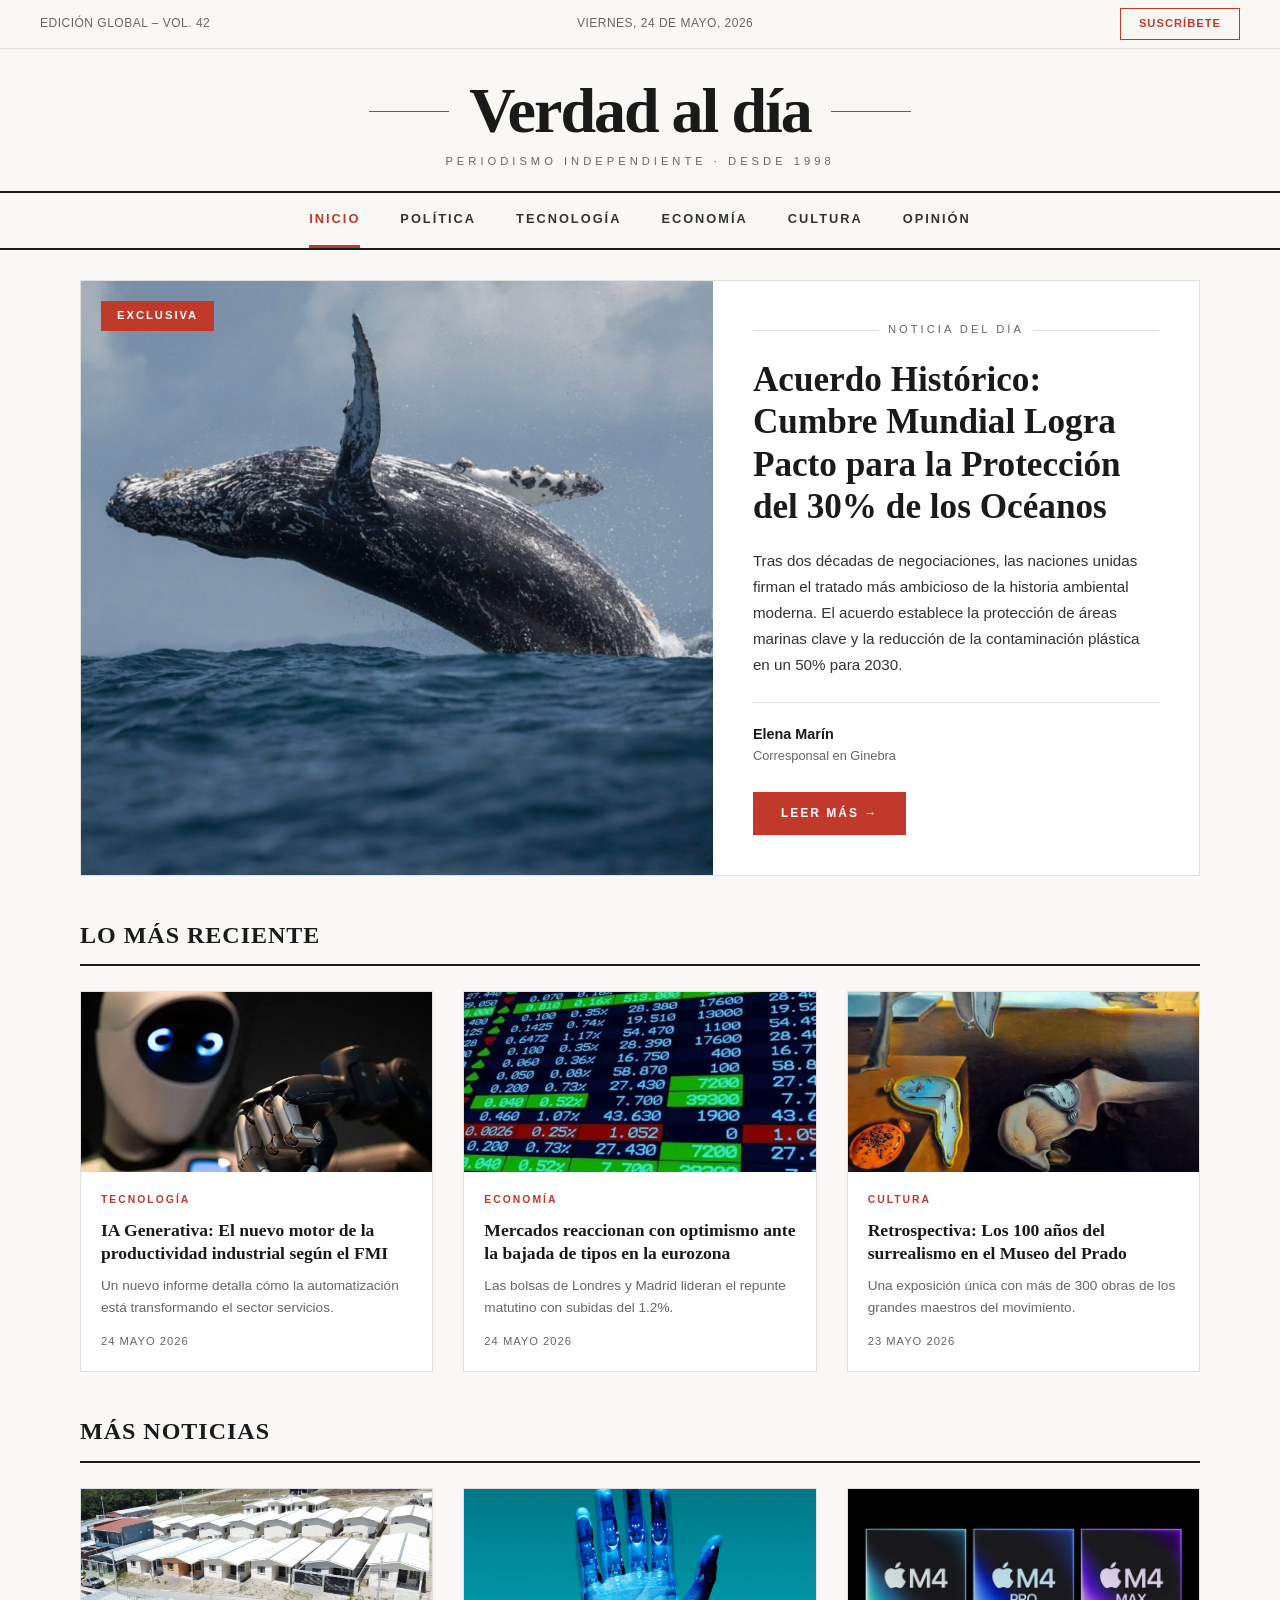
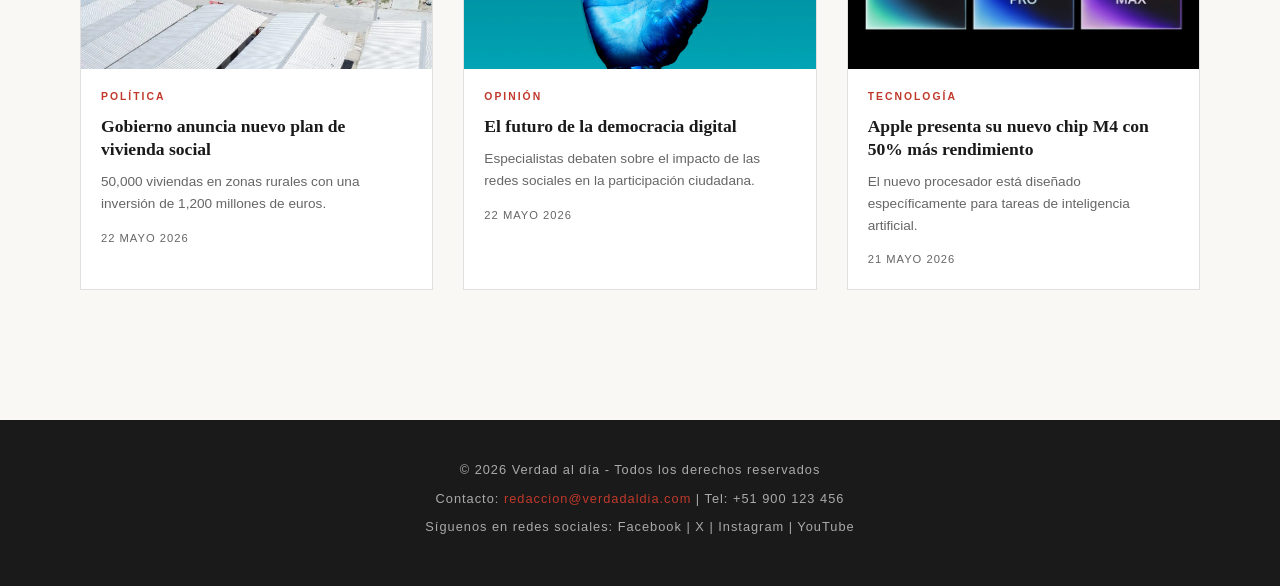
==== index.html @ 397d464e "actualizacion pequeña" ====
<!DOCTYPE html>
<html lang="es">
<head>
    <meta charset="UTF-8">
    <meta name="viewport" content="width=device-width, initial-scale=1.0">
    <title>Verdad al día - Periodismo Independiente</title>
    <link rel="stylesheet" href="css/styles.css">
</head>
<body>

    <!-- TOP BAR -->
    <div class="top-bar">
        <span class="fecha">Edición Global – Vol. 42</span>
        <span class="fecha">Viernes, 24 de Mayo, 2026</span>
        <a href="#" class="btn-suscribete">Suscríbete</a>
    </div>

    <!-- HEADER -->
    <header class="header">
        <h1 class="logo">Verdad al día</h1>
        <p class="slogan">Periodismo Independiente · Desde 1998</p>
    </header>

    <!-- NAVEGACIÓN -->
    <nav class="nav-principal">
        <ul>
            <li><a href="index.html" class="activo">Inicio</a></li>
            <li><a href="politica.html">Política</a></li>
            <li><a href="tecnologia.html">Tecnología</a></li>
            <li><a href="economia.html">Economía</a></li>
            <li><a href="cultura.html">Cultura</a></li>
            <li><a href="opinion.html">Opinión</a></li>
        </ul>
    </nav>

    <!-- CONTENIDO PRINCIPAL -->
    <div class="container">

        <!-- HERO: Noticia destacada -->
        <section class="hero">
            <div class="hero-imagen">
                <span class="badge-exclusiva">Exclusiva</span>
            </div>
            <div class="hero-contenido">
                <p class="etiqueta-seccion">Noticia del Día</p>
                <h2 class="hero-titulo">Acuerdo Histórico: Cumbre Mundial Logra Pacto para la Protección del 30% de los Océanos</h2>
                <p class="hero-resumen">Tras dos décadas de negociaciones, las naciones unidas firman el tratado más ambicioso de la historia ambiental moderna. El acuerdo establece la protección de áreas marinas clave y la reducción de la contaminación plástica en un 50% para 2030.</p>
                <div class="hero-autor">
                    <p class="nombre">Elena Marín</p>
                    <p class="cargo">Corresponsal en Ginebra</p>
                </div>
                <a href="politica.html#oceano" class="btn-leer-mas">Leer más →</a>
            </div>
        </section>

        <!-- LO MÁS RECIENTE -->
        <h2 class="seccion-titulo">Lo Más Reciente</h2>
        <div class="grid-noticias">

            <article class="card-noticia">
                <div class="card-imagen" style="background-image: url('images/noticia-tecnologia.jpg');"></div>
                <div class="card-contenido">
                    <p class="card-categoria">Tecnología</p>
                    <h3 class="card-titulo">IA Generativa: El nuevo motor de la productividad industrial según el FMI</h3>
                    <p class="card-resumen">Un nuevo informe detalla cómo la automatización está transformando el sector servicios.</p>
                    <p class="card-fecha">24 Mayo 2026</p>
                </div>
            </article>

            <article class="card-noticia">
                <div class="card-imagen" style="background-image: url('images/noticia-economia.jpg');"></div>
                <div class="card-contenido">
                    <p class="card-categoria">Economía</p>
                    <h3 class="card-titulo">Mercados reaccionan con optimismo ante la bajada de tipos en la eurozona</h3>
                    <p class="card-resumen">Las bolsas de Londres y Madrid lideran el repunte matutino con subidas del 1.2%.</p>
                    <p class="card-fecha">24 Mayo 2026</p>
                </div>
            </article>

            <article class="card-noticia">
                <div class="card-imagen" style="background-image: url('images/noticia-cultura.jpg');"></div>
                <div class="card-contenido">
                    <p class="card-categoria">Cultura</p>
                    <h3 class="card-titulo">Retrospectiva: Los 100 años del surrealismo en el Museo del Prado</h3>
                    <p class="card-resumen">Una exposición única con más de 300 obras de los grandes maestros del movimiento.</p>
                    <p class="card-fecha">23 Mayo 2026</p>
                </div>
            </article>

        </div>

        <!-- MÁS NOTICIAS -->
        <h2 class="seccion-titulo">Más Noticias</h2>
        <div class="grid-noticias">

            <article class="card-noticia">
                <div class="card-imagen" style="background-image: url('images/noticia-politica.jpg');"></div>
                <div class="card-contenido">
                    <p class="card-categoria">Política</p>
                    <h3 class="card-titulo">Gobierno anuncia nuevo plan de vivienda social</h3>
                    <p class="card-resumen">50,000 viviendas en zonas rurales con una inversión de 1,200 millones de euros.</p>
                    <p class="card-fecha">22 Mayo 2026</p>
                </div>
            </article>

            <article class="card-noticia">
                <div class="card-imagen" style="background-image: url('images/noticia-opinion.jpg');"></div>
                <div class="card-contenido">
                    <p class="card-categoria">Opinión</p>
                    <h3 class="card-titulo">El futuro de la democracia digital</h3>
                    <p class="card-resumen">Especialistas debaten sobre el impacto de las redes sociales en la participación ciudadana.</p>
                    <p class="card-fecha">22 Mayo 2026</p>
                </div>
            </article>

            <article class="card-noticia">
                <div class="card-imagen" style="background-image: url('images/noticia-tecnologia-apple.jpg');"></div>
                <div class="card-contenido">
                    <p class="card-categoria">Tecnología</p>
                    <h3 class="card-titulo">Apple presenta su nuevo chip M4 con 50% más rendimiento</h3>
                    <p class="card-resumen">El nuevo procesador está diseñado específicamente para tareas de inteligencia artificial.</p>
                    <p class="card-fecha">21 Mayo 2026</p>
                </div>
            </article>

        </div>

    </div>

    <!-- FOOTER -->
    <footer class="footer">
        <p>&copy; 2026 Verdad al día - Todos los derechos reservados</p>
        <p>Contacto: <a href="mailto:redaccion@verdadaldia.com">redaccion@verdadaldia.com</a> | Tel: +51 900 123 456</p>
        <p>Síguenos en redes sociales: Facebook | X | Instagram | YouTube</p>
    </footer>

</body>
</html>
---- css/styles.css ----
/* ============================================
   VERDAD AL DÍA - HOJA DE ESTILOS PRINCIPAL
   ============================================ */

/* ---------- RESET Y VARIABLES ---------- */
* {
    margin: 0;
    padding: 0;
    box-sizing: border-box;
}

:root {
    --rojo: #c0392b;
    --rojo-oscuro: #a93226;
    --negro: #1a1a1a;
    --gris-oscuro: #333;
    --gris-medio: #666;
    --gris-claro: #f5f5f5;
    --beige: #faf8f5;
    --blanco: #ffffff;
    --borde: #e0e0e0;
    --fuente-titulo: 'Georgia', 'Times New Roman', serif;
    --fuente-cuerpo: 'Helvetica Neue', Arial, sans-serif;
}

body {
    font-family: var(--fuente-cuerpo);
    background-color: var(--beige);
    color: var(--negro);
    line-height: 1.6;
}

a {
    text-decoration: none;
    color: inherit;
}

img {
    max-width: 100%;
    display: block;
}

/* ---------- TOP BAR ---------- */
.top-bar {
    background-color: var(--beige);
    border-bottom: 1px solid var(--borde);
    padding: 8px 40px;
    display: flex;
    justify-content: space-between;
    align-items: center;
    font-size: 0.75rem;
    color: var(--gris-medio);
    letter-spacing: 0.5px;
}

.top-bar .fecha {
    text-transform: uppercase;
}

.btn-suscribete {
    border: 1px solid var(--rojo);
    color: var(--rojo);
    padding: 6px 18px;
    font-size: 0.7rem;
    font-weight: bold;
    text-transform: uppercase;
    letter-spacing: 1px;
    transition: all 0.3s ease;
}

.btn-suscribete:hover {
    background-color: var(--rojo);
    color: var(--blanco);
}

/* ---------- HEADER ---------- */
.header {
    text-align: center;
    padding: 30px 40px 20px;
    background-color: var(--beige);
}

.logo {
    font-family: var(--fuente-titulo);
    font-size: 4rem;
    font-weight: bold;
    color: var(--negro);
    letter-spacing: -2px;
    line-height: 1;
    position: relative;
    display: inline-block;
    padding: 0 40px;
}

.logo::before,
.logo::after {
    content: '';
    position: absolute;
    top: 50%;
    width: 80px;
    height: 1px;
    background-color: var(--rojo);
}

.logo::before { left: -60px; }
.logo::after { right: -60px; }

.slogan {
    font-size: 0.7rem;
    letter-spacing: 4px;
    color: var(--gris-medio);
    text-transform: uppercase;
    margin-top: 10px;
}

/* ---------- NAVEGACIÓN ---------- */
.nav-principal {
    background-color: var(--beige);
    border-top: 2px solid var(--negro);
    border-bottom: 2px solid var(--negro);
    padding: 0 40px;
    position: sticky;
    top: 0;
    z-index: 100;
}

.nav-principal ul {
    list-style: none;
    display: flex;
    justify-content: center;
    gap: 40px;
}

.nav-principal a {
    display: block;
    padding: 16px 0;
    font-size: 0.8rem;
    font-weight: bold;
    letter-spacing: 2px;
    text-transform: uppercase;
    color: var(--gris-oscuro);
    border-bottom: 3px solid transparent;
    transition: all 0.3s ease;
}

.nav-principal a:hover,
.nav-principal a.activo {
    color: var(--rojo);
    border-bottom-color: var(--rojo);
}

/* ---------- CONTENEDOR PRINCIPAL ---------- */
.container {
    max-width: 1200px;
    margin: 0 auto;
    padding: 30px 40px;
}

/* ---------- NOTICIA PRINCIPAL (HERO) ---------- */
.hero {
    display: grid;
    grid-template-columns: 1.3fr 1fr;
    gap: 0;
    background-color: var(--blanco);
    border: 1px solid var(--borde);
    margin-bottom: 40px;
}

.hero-imagen {
    position: relative;
    min-height: 450px;
    background-image: url('../images/exclusive-ocean.jpg');
    background-size: cover;
    background-position: center;
}

.badge-exclusiva {
    position: absolute;
    top: 20px;
    left: 20px;
    background-color: var(--rojo);
    color: var(--blanco);
    padding: 6px 16px;
    font-size: 0.7rem;
    font-weight: bold;
    letter-spacing: 2px;
    text-transform: uppercase;
}

.hero-contenido {
    padding: 40px;
    display: flex;
    flex-direction: column;
    justify-content: center;
}

.etiqueta-seccion {
    font-size: 0.7rem;
    letter-spacing: 3px;
    color: var(--gris-medio);
    text-transform: uppercase;
    margin-bottom: 20px;
    display: flex;
    align-items: center;
    gap: 10px;
}

.etiqueta-seccion::before,
.etiqueta-seccion::after {
    content: '';
    flex: 1;
    height: 1px;
    background-color: var(--borde);
}

.hero-titulo {
    font-family: var(--fuente-titulo);
    font-size: 2.2rem;
    line-height: 1.2;
    color: var(--negro);
    margin-bottom: 20px;
    font-weight: bold;
}

.hero-resumen {
    font-size: 0.95rem;
    color: var(--gris-oscuro);
    line-height: 1.7;
    margin-bottom: 25px;
}

.hero-autor {
    border-top: 1px solid var(--borde);
    padding-top: 20px;
    margin-bottom: 25px;
}

.hero-autor .nombre {
    font-weight: bold;
    font-size: 0.9rem;
    color: var(--negro);
}

.hero-autor .cargo {
    font-size: 0.8rem;
    color: var(--gris-medio);
}

.btn-leer-mas {
    display: inline-block;
    background-color: var(--rojo);
    color: var(--blanco);
    padding: 12px 28px;
    font-size: 0.75rem;
    font-weight: bold;
    letter-spacing: 2px;
    text-transform: uppercase;
    align-self: flex-start;
    transition: background-color 0.3s ease;
}

.btn-leer-mas:hover {
    background-color: var(--rojo-oscuro);
}

/* ---------- SECCIÓN DE NOTICIAS ---------- */
.seccion-titulo {
    font-family: var(--fuente-titulo);
    font-size: 1.5rem;
    font-weight: bold;
    color: var(--negro);
    margin: 40px 0 25px;
    padding-bottom: 10px;
    border-bottom: 2px solid var(--negro);
    text-transform: uppercase;
    letter-spacing: 1px;
}

.grid-noticias {
    display: grid;
    grid-template-columns: repeat(3, 1fr);
    gap: 30px;
    margin-bottom: 40px;
}

.card-noticia {
    background-color: var(--blanco);
    border: 1px solid var(--borde);
    overflow: hidden;
    transition: transform 0.3s ease, box-shadow 0.3s ease;
}

.card-noticia:hover {
    transform: translateY(-5px);
    box-shadow: 0 10px 25px rgba(0, 0, 0, 0.1);
}

.card-imagen {
    height: 180px;
    background-size: cover;
    background-position: center;
    background-color: var(--gris-claro);
}

.card-contenido {
    padding: 20px;
}

.card-categoria {
    font-size: 0.65rem;
    font-weight: bold;
    letter-spacing: 2px;
    color: var(--rojo);
    text-transform: uppercase;
    margin-bottom: 10px;
}

.card-titulo {
    font-family: var(--fuente-titulo);
    font-size: 1.1rem;
    line-height: 1.3;
    color: var(--negro);
    margin-bottom: 10px;
    font-weight: bold;
}

.card-resumen {
    font-size: 0.85rem;
    color: var(--gris-medio);
    line-height: 1.6;
    margin-bottom: 15px;
}

.card-fecha {
    font-size: 0.7rem;
    color: var(--gris-medio);
    letter-spacing: 1px;
    text-transform: uppercase;
}

/* ---------- PÁGINAS SECUNDARIAS ---------- */
.page-header {
    text-align: center;
    padding: 40px 20px 20px;
    border-bottom: 2px solid var(--negro);
    margin-bottom: 30px;
}

.page-header h1 {
    font-family: var(--fuente-titulo);
    font-size: 3rem;
    color: var(--negro);
    text-transform: uppercase;
    letter-spacing: 2px;
}

.page-header p {
    font-size: 0.8rem;
    letter-spacing: 3px;
    color: var(--gris-medio);
    text-transform: uppercase;
    margin-top: 10px;
}

.articulo {
    background-color: var(--blanco);
    border: 1px solid var(--borde);
    padding: 40px;
    margin-bottom: 30px;
}

.articulo h2 {
    font-family: var(--fuente-titulo);
    font-size: 2rem;
    line-height: 1.2;
    color: var(--negro);
    margin-bottom: 15px;
}

.articulo .meta {
    font-size: 0.8rem;
    color: var(--gris-medio);
    border-bottom: 1px solid var(--borde);
    padding-bottom: 15px;
    margin-bottom: 20px;
}

.articulo .meta strong {
    color: var(--negro);
}

.articulo p {
    font-size: 1rem;
    line-height: 1.8;
    color: var(--gris-oscuro);
    margin-bottom: 15px;
}

/* ---------- FOOTER ---------- */
.footer {
    background-color: var(--negro);
    color: var(--blanco);
    padding: 40px;
    text-align: center;
    margin-top: 60px;
}

.footer p {
    font-size: 0.8rem;
    color: #aaa;
    margin-bottom: 8px;
    letter-spacing: 1px;
}

.footer a {
    color: var(--rojo);
}

.footer a:hover {
    text-decoration: underline;
}

/* ---------- RESPONSIVE ---------- */
@media (max-width: 900px) {
    .hero {
        grid-template-columns: 1fr;
    }

    .grid-noticias {
        grid-template-columns: 1fr;
    }

    .logo {
        font-size: 2.5rem;
        padding: 0 20px;
    }

    .logo::before,
    .logo::after {
        width: 40px;
    }

    .logo::before { left: -30px; }
    .logo::after { right: -30px; }

    .nav-principal ul {
        flex-wrap: wrap;
        gap: 20px;
    }

    .container {
        padding: 20px;
    }

    .top-bar {
        padding: 8px 20px;
        font-size: 0.65rem;
    }
}
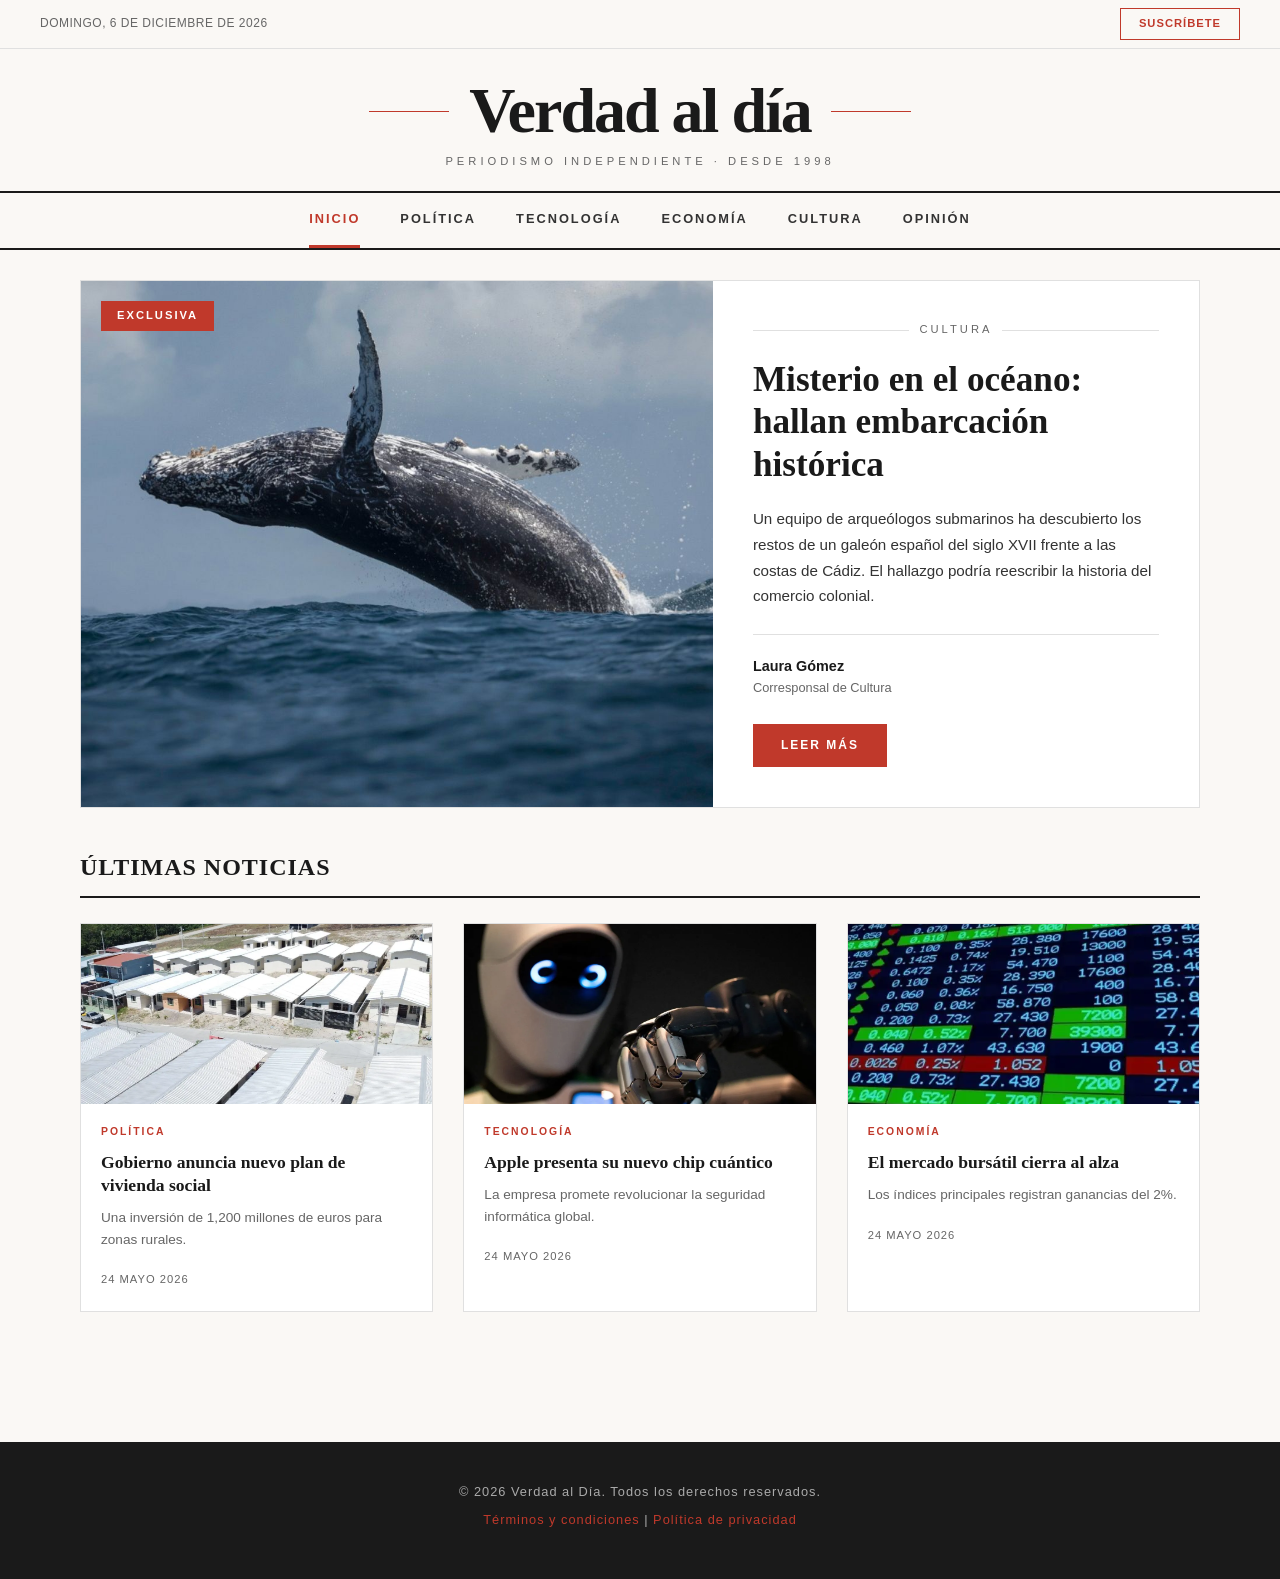
==== commit 87efc5b0: "funcionamiento de suscripcion de ususario" ====
--- a/index.html
+++ b/index.html
@@ -3,22 +3,21 @@
 <head>
     <meta charset="UTF-8">
     <meta name="viewport" content="width=device-width, initial-scale=1.0">
-    <title>Verdad al día - Periodismo Independiente</title>
+    <title>Inicio - Verdad al Día</title>
     <link rel="stylesheet" href="css/styles.css">
 </head>
 <body>
 
     <!-- TOP BAR -->
     <div class="top-bar">
-        <span class="fecha">Edición Global – Vol. 42</span>
-        <span class="fecha">Viernes, 24 de Mayo, 2026</span>
+        <span class="fecha" id="fecha-hoy">Cargando fecha...</span>
         <a href="#" class="btn-suscribete">Suscríbete</a>
     </div>
 
     <!-- HEADER -->
     <header class="header">
-        <h1 class="logo">Verdad al día</h1>
-        <p class="slogan">Periodismo Independiente · Desde 1998</p>
+        <a href="index.html" class="logo">Verdad al día</a>
+        <p class="slogan">Periodismo independiente · Desde 1998</p>
     </header>
 
     <!-- NAVEGACIÓN -->
@@ -35,104 +34,110 @@
 
     <!-- CONTENIDO PRINCIPAL -->
     <div class="container">
-
-        <!-- HERO: Noticia destacada -->
+        
+        <!-- SECCIÓN HERO (Noticia Principal) -->
         <section class="hero">
-            <div class="hero-imagen">
+            <div class="hero-imagen" style="background-image: url('images/exclusive-ocean.jpg');">
                 <span class="badge-exclusiva">Exclusiva</span>
             </div>
             <div class="hero-contenido">
-                <p class="etiqueta-seccion">Noticia del Día</p>
-                <h2 class="hero-titulo">Acuerdo Histórico: Cumbre Mundial Logra Pacto para la Protección del 30% de los Océanos</h2>
-                <p class="hero-resumen">Tras dos décadas de negociaciones, las naciones unidas firman el tratado más ambicioso de la historia ambiental moderna. El acuerdo establece la protección de áreas marinas clave y la reducción de la contaminación plástica en un 50% para 2030.</p>
+                <div class="etiqueta-seccion">Cultura</div>
+                <h2 class="hero-titulo">Misterio en el océano: hallan embarcación histórica</h2>
+                <p class="hero-resumen">Un equipo de arqueólogos submarinos ha descubierto los restos de un galeón español del siglo XVII frente a las costas de Cádiz. El hallazgo podría reescribir la historia del comercio colonial.</p>
                 <div class="hero-autor">
-                    <p class="nombre">Elena Marín</p>
-                    <p class="cargo">Corresponsal en Ginebra</p>
+                    <div class="nombre">Laura Gómez</div>
+                    <div class="cargo">Corresponsal de Cultura</div>
                 </div>
-                <a href="politica.html#oceano" class="btn-leer-mas">Leer más →</a>
+                <a href="cultura.html" class="btn-leer-mas">Leer más</a>
             </div>
         </section>
 
-        <!-- LO MÁS RECIENTE -->
-        <h2 class="seccion-titulo">Lo Más Reciente</h2>
+        <!-- SECCIÓN DE NOTICIAS (Grid de 3 Tarjetas) -->
+        <h2 class="seccion-titulo">Últimas Noticias</h2>
+        
         <div class="grid-noticias">
+            <!-- Tarjeta 1 -->
+            <a href="politica.html" class="card-noticia">
+                <div class="card-imagen" style="background-image: url('images/noticia-politica.jpg');"></div>
+                <div class="card-contenido">
+                    <div class="card-categoria">Política</div>
+                    <h3 class="card-titulo">Gobierno anuncia nuevo plan de vivienda social</h3>
+                    <p class="card-resumen">Una inversión de 1,200 millones de euros para zonas rurales.</p>
+                    <span class="card-fecha">24 Mayo 2026</span>
+                </div>
+            </a>
 
-            <article class="card-noticia">
+            <!-- Tarjeta 2 -->
+            <a href="tecnologia.html" class="card-noticia">
                 <div class="card-imagen" style="background-image: url('images/noticia-tecnologia.jpg');"></div>
                 <div class="card-contenido">
-                    <p class="card-categoria">Tecnología</p>
-                    <h3 class="card-titulo">IA Generativa: El nuevo motor de la productividad industrial según el FMI</h3>
-                    <p class="card-resumen">Un nuevo informe detalla cómo la automatización está transformando el sector servicios.</p>
-                    <p class="card-fecha">24 Mayo 2026</p>
+                    <div class="card-categoria">Tecnología</div>
+                    <h3 class="card-titulo">Apple presenta su nuevo chip cuántico</h3>
+                    <p class="card-resumen">La empresa promete revolucionar la seguridad informática global.</p>
+                    <span class="card-fecha">24 Mayo 2026</span>
                 </div>
-            </article>
+            </a>
 
-            <article class="card-noticia">
+            <!-- Tarjeta 3 -->
+            <a href="economia.html" class="card-noticia">
                 <div class="card-imagen" style="background-image: url('images/noticia-economia.jpg');"></div>
                 <div class="card-contenido">
-                    <p class="card-categoria">Economía</p>
-                    <h3 class="card-titulo">Mercados reaccionan con optimismo ante la bajada de tipos en la eurozona</h3>
-                    <p class="card-resumen">Las bolsas de Londres y Madrid lideran el repunte matutino con subidas del 1.2%.</p>
-                    <p class="card-fecha">24 Mayo 2026</p>
+                    <div class="card-categoria">Economía</div>
+                    <h3 class="card-titulo">El mercado bursátil cierra al alza</h3>
+                    <p class="card-resumen">Los índices principales registran ganancias del 2%.</p>
+                    <span class="card-fecha">24 Mayo 2026</span>
                 </div>
-            </article>
-
-            <article class="card-noticia">
-                <div class="card-imagen" style="background-image: url('images/noticia-cultura.jpg');"></div>
-                <div class="card-contenido">
-                    <p class="card-categoria">Cultura</p>
-                    <h3 class="card-titulo">Retrospectiva: Los 100 años del surrealismo en el Museo del Prado</h3>
-                    <p class="card-resumen">Una exposición única con más de 300 obras de los grandes maestros del movimiento.</p>
-                    <p class="card-fecha">23 Mayo 2026</p>
-                </div>
-            </article>
-
-        </div>
-
-        <!-- MÁS NOTICIAS -->
-        <h2 class="seccion-titulo">Más Noticias</h2>
-        <div class="grid-noticias">
-
-            <article class="card-noticia">
-                <div class="card-imagen" style="background-image: url('images/noticia-politica.jpg');"></div>
-                <div class="card-contenido">
-                    <p class="card-categoria">Política</p>
-                    <h3 class="card-titulo">Gobierno anuncia nuevo plan de vivienda social</h3>
-                    <p class="card-resumen">50,000 viviendas en zonas rurales con una inversión de 1,200 millones de euros.</p>
-                    <p class="card-fecha">22 Mayo 2026</p>
-                </div>
-            </article>
-
-            <article class="card-noticia">
-                <div class="card-imagen" style="background-image: url('images/noticia-opinion.jpg');"></div>
-                <div class="card-contenido">
-                    <p class="card-categoria">Opinión</p>
-                    <h3 class="card-titulo">El futuro de la democracia digital</h3>
-                    <p class="card-resumen">Especialistas debaten sobre el impacto de las redes sociales en la participación ciudadana.</p>
-                    <p class="card-fecha">22 Mayo 2026</p>
-                </div>
-            </article>
-
-            <article class="card-noticia">
-                <div class="card-imagen" style="background-image: url('images/noticia-tecnologia-apple.jpg');"></div>
-                <div class="card-contenido">
-                    <p class="card-categoria">Tecnología</p>
-                    <h3 class="card-titulo">Apple presenta su nuevo chip M4 con 50% más rendimiento</h3>
-                    <p class="card-resumen">El nuevo procesador está diseñado específicamente para tareas de inteligencia artificial.</p>
-                    <p class="card-fecha">21 Mayo 2026</p>
-                </div>
-            </article>
-
+            </a>
         </div>
 
     </div>
 
-    <!-- FOOTER -->
+    <!-- MODAL DE SUSCRIPCIÓN -->
+    <div id="modalSuscripcion" class="modal">
+        <div class="modal-contenido">
+            <span class="cerrar-modal" id="cerrarModal">&times;</span>
+            <h2>Suscríbete a Verdad al Día</h2>
+            <p>Recibe las noticias más importantes directamente en tu correo.</p>
+            <form id="formSuscripcion">
+                <input type="text" id="nombreSusc" placeholder="Tu nombre completo" required>
+                <input type="email" id="correoSusc" placeholder="Tu correo electrónico" required>
+                <button type="submit">Suscribirme ahora</button>
+            </form>
+        </div>
+    </div>
+
+    <!-- FOOTER MODIFICADO CON BOTÓN DE CERRAR SESIÓN -->
     <footer class="footer">
-        <p>&copy; 2026 Verdad al día - Todos los derechos reservados</p>
-        <p>Contacto: <a href="mailto:redaccion@verdadaldia.com">redaccion@verdadaldia.com</a> | Tel: +51 900 123 456</p>
-        <p>Síguenos en redes sociales: Facebook | X | Instagram | YouTube</p>
+        <p>&copy; 2026 Verdad al Día. Todos los derechos reservados.</p>
+        <p><a href="#">Términos y condiciones</a> | <a href="#">Política de privacidad</a></p>
+        
+        <!-- Botón de Cerrar Sesión (Oculto por defecto hasta que el JS verifique si hay sesión) -->
+        <button id="btnCerrarSesion" style="display: none; margin-top: 15px; background-color: var(--gris-oscuro); color: white; border: none; padding: 6px 15px; font-size: 0.7rem; cursor: pointer; letter-spacing: 1px; text-transform: uppercase;">
+            Cerrar Sesión
+        </button>
     </footer>
 
+    <!-- SCRIPT JS PRINCIPAL -->
+    <script src="js/script.js"></script>
+
+    <!-- SCRIPT EXTRA PARA EL BOTÓN DE CERRAR SESIÓN -->
+    <script>
+        document.addEventListener("DOMContentLoaded", function() {
+            const btnCerrar = document.getElementById('btnCerrarSesion');
+            const userLogueado = localStorage.getItem('usuario_logueado');
+
+            // Si el usuario está logueado, mostramos el botón en el pie de página
+            if (userLogueado && btnCerrar) {
+                btnCerrar.style.display = 'inline-block';
+                
+                // Acción al hacer clic: borrar la sesión y recargar
+                btnCerrar.addEventListener('click', function() {
+                    localStorage.removeItem('usuario_logueado');
+                    alert('Has cerrado sesión correctamente.');
+                    window.location.reload();
+                });
+            }
+        });
+    </script>
 </body>
 </html>
--- a/css/styles.css
+++ b/css/styles.css
@@ -1,459 +1,110 @@
 /* ============================================
    VERDAD AL DÍA - HOJA DE ESTILOS PRINCIPAL
    ============================================ */
-
-/* ---------- RESET Y VARIABLES ---------- */
-* {
-    margin: 0;
-    padding: 0;
-    box-sizing: border-box;
-}
+* { margin: 0; padding: 0; box-sizing: border-box; }
 
 :root {
-    --rojo: #c0392b;
-    --rojo-oscuro: #a93226;
-    --negro: #1a1a1a;
-    --gris-oscuro: #333;
-    --gris-medio: #666;
-    --gris-claro: #f5f5f5;
-    --beige: #faf8f5;
-    --blanco: #ffffff;
-    --borde: #e0e0e0;
+    --rojo: #c0392b; --rojo-oscuro: #a93226; --negro: #1a1a1a;
+    --gris-oscuro: #333; --gris-medio: #666; --gris-claro: #f5f5f5;
+    --beige: #faf8f5; --blanco: #ffffff; --borde: #e0e0e0;
     --fuente-titulo: 'Georgia', 'Times New Roman', serif;
     --fuente-cuerpo: 'Helvetica Neue', Arial, sans-serif;
 }
 
-body {
-    font-family: var(--fuente-cuerpo);
-    background-color: var(--beige);
-    color: var(--negro);
-    line-height: 1.6;
-}
-
-a {
-    text-decoration: none;
-    color: inherit;
-}
-
-img {
-    max-width: 100%;
-    display: block;
-}
+body { font-family: var(--fuente-cuerpo); background-color: var(--beige); color: var(--negro); line-height: 1.6; }
+a { text-decoration: none; color: inherit; }
+img { max-width: 100%; display: block; }
 
 /* ---------- TOP BAR ---------- */
-.top-bar {
-    background-color: var(--beige);
-    border-bottom: 1px solid var(--borde);
-    padding: 8px 40px;
-    display: flex;
-    justify-content: space-between;
-    align-items: center;
-    font-size: 0.75rem;
-    color: var(--gris-medio);
-    letter-spacing: 0.5px;
-}
-
-.top-bar .fecha {
-    text-transform: uppercase;
-}
-
-.btn-suscribete {
-    border: 1px solid var(--rojo);
-    color: var(--rojo);
-    padding: 6px 18px;
-    font-size: 0.7rem;
-    font-weight: bold;
-    text-transform: uppercase;
-    letter-spacing: 1px;
-    transition: all 0.3s ease;
-}
-
-.btn-suscribete:hover {
-    background-color: var(--rojo);
-    color: var(--blanco);
-}
+.top-bar { background-color: var(--beige); border-bottom: 1px solid var(--borde); padding: 8px 40px; display: flex; justify-content: space-between; align-items: center; font-size: 0.75rem; color: var(--gris-medio); letter-spacing: 0.5px; }
+.top-bar .fecha { text-transform: uppercase; }
+.btn-suscribete { border: 1px solid var(--rojo); color: var(--rojo); padding: 6px 18px; font-size: 0.7rem; font-weight: bold; text-transform: uppercase; letter-spacing: 1px; transition: all 0.3s ease; cursor: pointer; }
+.btn-suscribete:hover { background-color: var(--rojo); color: var(--blanco); }
 
 /* ---------- HEADER ---------- */
-.header {
-    text-align: center;
-    padding: 30px 40px 20px;
-    background-color: var(--beige);
-}
-
-.logo {
-    font-family: var(--fuente-titulo);
-    font-size: 4rem;
-    font-weight: bold;
-    color: var(--negro);
-    letter-spacing: -2px;
-    line-height: 1;
-    position: relative;
-    display: inline-block;
-    padding: 0 40px;
-}
-
-.logo::before,
-.logo::after {
-    content: '';
-    position: absolute;
-    top: 50%;
-    width: 80px;
-    height: 1px;
-    background-color: var(--rojo);
-}
-
-.logo::before { left: -60px; }
-.logo::after { right: -60px; }
-
-.slogan {
-    font-size: 0.7rem;
-    letter-spacing: 4px;
-    color: var(--gris-medio);
-    text-transform: uppercase;
-    margin-top: 10px;
-}
+.header { text-align: center; padding: 30px 40px 20px; background-color: var(--beige); }
+.logo { font-family: var(--fuente-titulo); font-size: 4rem; font-weight: bold; color: var(--negro); letter-spacing: -2px; line-height: 1; position: relative; display: inline-block; padding: 0 40px; }
+.logo::before, .logo::after { content: ''; position: absolute; top: 50%; width: 80px; height: 1px; background-color: var(--rojo); }
+.logo::before { left: -60px; } .logo::after { right: -60px; }
+.slogan { font-size: 0.7rem; letter-spacing: 4px; color: var(--gris-medio); text-transform: uppercase; margin-top: 10px; }
 
 /* ---------- NAVEGACIÓN ---------- */
-.nav-principal {
-    background-color: var(--beige);
-    border-top: 2px solid var(--negro);
-    border-bottom: 2px solid var(--negro);
-    padding: 0 40px;
-    position: sticky;
-    top: 0;
-    z-index: 100;
-}
-
-.nav-principal ul {
-    list-style: none;
-    display: flex;
-    justify-content: center;
-    gap: 40px;
-}
-
-.nav-principal a {
-    display: block;
-    padding: 16px 0;
-    font-size: 0.8rem;
-    font-weight: bold;
-    letter-spacing: 2px;
-    text-transform: uppercase;
-    color: var(--gris-oscuro);
-    border-bottom: 3px solid transparent;
-    transition: all 0.3s ease;
-}
-
-.nav-principal a:hover,
-.nav-principal a.activo {
-    color: var(--rojo);
-    border-bottom-color: var(--rojo);
-}
+.nav-principal { background-color: var(--beige); border-top: 2px solid var(--negro); border-bottom: 2px solid var(--negro); padding: 0 40px; position: sticky; top: 0; z-index: 100; }
+.nav-principal ul { list-style: none; display: flex; justify-content: center; gap: 40px; }
+.nav-principal a { display: block; padding: 16px 0; font-size: 0.8rem; font-weight: bold; letter-spacing: 2px; text-transform: uppercase; color: var(--gris-oscuro); border-bottom: 3px solid transparent; transition: all 0.3s ease; }
+.nav-principal a:hover, .nav-principal a.activo { color: var(--rojo); border-bottom-color: var(--rojo); }
 
 /* ---------- CONTENEDOR PRINCIPAL ---------- */
-.container {
-    max-width: 1200px;
-    margin: 0 auto;
-    padding: 30px 40px;
-}
+.container { max-width: 1200px; margin: 0 auto; padding: 30px 40px; }
 
 /* ---------- NOTICIA PRINCIPAL (HERO) ---------- */
-.hero {
-    display: grid;
-    grid-template-columns: 1.3fr 1fr;
-    gap: 0;
-    background-color: var(--blanco);
-    border: 1px solid var(--borde);
-    margin-bottom: 40px;
-}
-
-.hero-imagen {
-    position: relative;
-    min-height: 450px;
-    background-image: url('../images/exclusive-ocean.jpg');
-    background-size: cover;
-    background-position: center;
-}
-
-.badge-exclusiva {
-    position: absolute;
-    top: 20px;
-    left: 20px;
-    background-color: var(--rojo);
-    color: var(--blanco);
-    padding: 6px 16px;
-    font-size: 0.7rem;
-    font-weight: bold;
-    letter-spacing: 2px;
-    text-transform: uppercase;
-}
-
-.hero-contenido {
-    padding: 40px;
-    display: flex;
-    flex-direction: column;
-    justify-content: center;
-}
-
-.etiqueta-seccion {
-    font-size: 0.7rem;
-    letter-spacing: 3px;
-    color: var(--gris-medio);
-    text-transform: uppercase;
-    margin-bottom: 20px;
-    display: flex;
-    align-items: center;
-    gap: 10px;
-}
-
-.etiqueta-seccion::before,
-.etiqueta-seccion::after {
-    content: '';
-    flex: 1;
-    height: 1px;
-    background-color: var(--borde);
-}
-
-.hero-titulo {
-    font-family: var(--fuente-titulo);
-    font-size: 2.2rem;
-    line-height: 1.2;
-    color: var(--negro);
-    margin-bottom: 20px;
-    font-weight: bold;
-}
-
-.hero-resumen {
-    font-size: 0.95rem;
-    color: var(--gris-oscuro);
-    line-height: 1.7;
-    margin-bottom: 25px;
-}
-
-.hero-autor {
-    border-top: 1px solid var(--borde);
-    padding-top: 20px;
-    margin-bottom: 25px;
-}
-
-.hero-autor .nombre {
-    font-weight: bold;
-    font-size: 0.9rem;
-    color: var(--negro);
-}
-
-.hero-autor .cargo {
-    font-size: 0.8rem;
-    color: var(--gris-medio);
-}
-
-.btn-leer-mas {
-    display: inline-block;
-    background-color: var(--rojo);
-    color: var(--blanco);
-    padding: 12px 28px;
-    font-size: 0.75rem;
-    font-weight: bold;
-    letter-spacing: 2px;
-    text-transform: uppercase;
-    align-self: flex-start;
-    transition: background-color 0.3s ease;
-}
-
-.btn-leer-mas:hover {
-    background-color: var(--rojo-oscuro);
-}
+.hero { display: grid; grid-template-columns: 1.3fr 1fr; gap: 0; background-color: var(--blanco); border: 1px solid var(--borde); margin-bottom: 40px; }
+.hero-imagen { position: relative; min-height: 450px; background-image: url('../images/exclusive-ocean.jpg'); background-size: cover; background-position: center; }
+.badge-exclusiva { position: absolute; top: 20px; left: 20px; background-color: var(--rojo); color: var(--blanco); padding: 6px 16px; font-size: 0.7rem; font-weight: bold; letter-spacing: 2px; text-transform: uppercase; }
+.hero-contenido { padding: 40px; display: flex; flex-direction: column; justify-content: center; }
+.etiqueta-seccion { font-size: 0.7rem; letter-spacing: 3px; color: var(--gris-medio); text-transform: uppercase; margin-bottom: 20px; display: flex; align-items: center; gap: 10px; }
+.etiqueta-seccion::before, .etiqueta-seccion::after { content: ''; flex: 1; height: 1px; background-color: var(--borde); }
+.hero-titulo { font-family: var(--fuente-titulo); font-size: 2.2rem; line-height: 1.2; color: var(--negro); margin-bottom: 20px; font-weight: bold; }
+.hero-resumen { font-size: 0.95rem; color: var(--gris-oscuro); line-height: 1.7; margin-bottom: 25px; }
+.hero-autor { border-top: 1px solid var(--borde); padding-top: 20px; margin-bottom: 25px; }
+.hero-autor .nombre { font-weight: bold; font-size: 0.9rem; color: var(--negro); }
+.hero-autor .cargo { font-size: 0.8rem; color: var(--gris-medio); }
+.btn-leer-mas { display: inline-block; background-color: var(--rojo); color: var(--blanco); padding: 12px 28px; font-size: 0.75rem; font-weight: bold; letter-spacing: 2px; text-transform: uppercase; align-self: flex-start; transition: background-color 0.3s ease; }
+.btn-leer-mas:hover { background-color: var(--rojo-oscuro); }
 
 /* ---------- SECCIÓN DE NOTICIAS ---------- */
-.seccion-titulo {
-    font-family: var(--fuente-titulo);
-    font-size: 1.5rem;
-    font-weight: bold;
-    color: var(--negro);
-    margin: 40px 0 25px;
-    padding-bottom: 10px;
-    border-bottom: 2px solid var(--negro);
-    text-transform: uppercase;
-    letter-spacing: 1px;
-}
-
-.grid-noticias {
-    display: grid;
-    grid-template-columns: repeat(3, 1fr);
-    gap: 30px;
-    margin-bottom: 40px;
-}
-
-.card-noticia {
-    background-color: var(--blanco);
-    border: 1px solid var(--borde);
-    overflow: hidden;
-    transition: transform 0.3s ease, box-shadow 0.3s ease;
-}
-
-.card-noticia:hover {
-    transform: translateY(-5px);
-    box-shadow: 0 10px 25px rgba(0, 0, 0, 0.1);
-}
-
-.card-imagen {
-    height: 180px;
-    background-size: cover;
-    background-position: center;
-    background-color: var(--gris-claro);
-}
-
-.card-contenido {
-    padding: 20px;
-}
-
-.card-categoria {
-    font-size: 0.65rem;
-    font-weight: bold;
-    letter-spacing: 2px;
-    color: var(--rojo);
-    text-transform: uppercase;
-    margin-bottom: 10px;
-}
-
-.card-titulo {
-    font-family: var(--fuente-titulo);
-    font-size: 1.1rem;
-    line-height: 1.3;
-    color: var(--negro);
-    margin-bottom: 10px;
-    font-weight: bold;
-}
-
-.card-resumen {
-    font-size: 0.85rem;
-    color: var(--gris-medio);
-    line-height: 1.6;
-    margin-bottom: 15px;
-}
-
-.card-fecha {
-    font-size: 0.7rem;
-    color: var(--gris-medio);
-    letter-spacing: 1px;
-    text-transform: uppercase;
-}
+.seccion-titulo { font-family: var(--fuente-titulo); font-size: 1.5rem; font-weight: bold; color: var(--negro); margin: 40px 0 25px; padding-bottom: 10px; border-bottom: 2px solid var(--negro); text-transform: uppercase; letter-spacing: 1px; }
+.grid-noticias { display: grid; grid-template-columns: repeat(3, 1fr); gap: 30px; margin-bottom: 40px; }
+.card-noticia { background-color: var(--blanco); border: 1px solid var(--borde); overflow: hidden; transition: transform 0.3s ease, box-shadow 0.3s ease; display: block; }
+.card-noticia:hover { transform: translateY(-5px); box-shadow: 0 10px 25px rgba(0, 0, 0, 0.1); }
+.card-imagen { height: 180px; background-size: cover; background-position: center; background-color: var(--gris-claro); }
+.card-contenido { padding: 20px; }
+.card-categoria { font-size: 0.65rem; font-weight: bold; letter-spacing: 2px; color: var(--rojo); text-transform: uppercase; margin-bottom: 10px; }
+.card-titulo { font-family: var(--fuente-titulo); font-size: 1.1rem; line-height: 1.3; color: var(--negro); margin-bottom: 10px; font-weight: bold; }
+.card-resumen { font-size: 0.85rem; color: var(--gris-medio); line-height: 1.6; margin-bottom: 15px; }
+.card-fecha { font-size: 0.7rem; color: var(--gris-medio); letter-spacing: 1px; text-transform: uppercase; }
 
 /* ---------- PÁGINAS SECUNDARIAS ---------- */
-.page-header {
-    text-align: center;
-    padding: 40px 20px 20px;
-    border-bottom: 2px solid var(--negro);
-    margin-bottom: 30px;
-}
-
-.page-header h1 {
-    font-family: var(--fuente-titulo);
-    font-size: 3rem;
-    color: var(--negro);
-    text-transform: uppercase;
-    letter-spacing: 2px;
-}
-
-.page-header p {
-    font-size: 0.8rem;
-    letter-spacing: 3px;
-    color: var(--gris-medio);
-    text-transform: uppercase;
-    margin-top: 10px;
-}
-
-.articulo {
-    background-color: var(--blanco);
-    border: 1px solid var(--borde);
-    padding: 40px;
-    margin-bottom: 30px;
-}
-
-.articulo h2 {
-    font-family: var(--fuente-titulo);
-    font-size: 2rem;
-    line-height: 1.2;
-    color: var(--negro);
-    margin-bottom: 15px;
-}
-
-.articulo .meta {
-    font-size: 0.8rem;
-    color: var(--gris-medio);
-    border-bottom: 1px solid var(--borde);
-    padding-bottom: 15px;
-    margin-bottom: 20px;
-}
-
-.articulo .meta strong {
-    color: var(--negro);
-}
-
-.articulo p {
-    font-size: 1rem;
-    line-height: 1.8;
-    color: var(--gris-oscuro);
-    margin-bottom: 15px;
-}
+.page-header { text-align: center; padding: 40px 20px 20px; border-bottom: 2px solid var(--negro); margin-bottom: 30px; }
+.page-header h1 { font-family: var(--fuente-titulo); font-size: 3rem; color: var(--negro); text-transform: uppercase; letter-spacing: 2px; }
+.page-header p { font-size: 0.8rem; letter-spacing: 3px; color: var(--gris-medio); text-transform: uppercase; margin-top: 10px; }
+.articulo { background-color: var(--blanco); border: 1px solid var(--borde); padding: 40px; margin-bottom: 30px; }
+.articulo h2 { font-family: var(--fuente-titulo); font-size: 2rem; line-height: 1.2; color: var(--negro); margin-bottom: 15px; }
+.articulo .meta { font-size: 0.8rem; color: var(--gris-medio); border-bottom: 1px solid var(--borde); padding-bottom: 15px; margin-bottom: 20px; }
+.articulo .meta strong { color: var(--negro); }
+.articulo p { font-size: 1rem; line-height: 1.8; color: var(--gris-oscuro); margin-bottom: 15px; }
 
 /* ---------- FOOTER ---------- */
-.footer {
-    background-color: var(--negro);
-    color: var(--blanco);
-    padding: 40px;
-    text-align: center;
-    margin-top: 60px;
-}
-
-.footer p {
-    font-size: 0.8rem;
-    color: #aaa;
-    margin-bottom: 8px;
-    letter-spacing: 1px;
-}
-
-.footer a {
-    color: var(--rojo);
-}
-
-.footer a:hover {
-    text-decoration: underline;
-}
+.footer { background-color: var(--negro); color: var(--blanco); padding: 40px; text-align: center; margin-top: 60px; }
+.footer p { font-size: 0.8rem; color: #aaa; margin-bottom: 8px; letter-spacing: 1px; }
+.footer a { color: var(--rojo); }
+.footer a:hover { text-decoration: underline; }
 
 /* ---------- RESPONSIVE ---------- */
 @media (max-width: 900px) {
-    .hero {
-        grid-template-columns: 1fr;
-    }
+    .hero { grid-template-columns: 1fr; }
+    .grid-noticias { grid-template-columns: 1fr; }
+    .logo { font-size: 2.5rem; padding: 0 20px; }
+    .logo::before, .logo::after { width: 40px; }
+    .logo::before { left: -30px; } .logo::after { right: -30px; }
+    .nav-principal ul { flex-wrap: wrap; gap: 20px; }
+    .container { padding: 20px; }
+    .top-bar { padding: 8px 20px; font-size: 0.65rem; }
+}
 
-    .grid-noticias {
-        grid-template-columns: 1fr;
-    }
+/* ============================================
+   MODAL Y LOGIN (AVANCE 3)
+   ============================================ */
+.modal { display: none; position: fixed; z-index: 1000; left: 0; top: 0; width: 100%; height: 100%; background-color: rgba(0,0,0,0.6); }
+.modal-contenido { background-color: var(--blanco); margin: 8% auto; padding: 40px; border: 1px solid var(--borde); width: 90%; max-width: 450px; position: relative; text-align: center; border-top: 5px solid var(--rojo); }
+.cerrar-modal { position: absolute; top: 10px; right: 20px; font-size: 28px; font-weight: bold; cursor: pointer; color: var(--gris-oscuro); }
+.cerrar-modal:hover { color: var(--rojo); }
+.modal-contenido form { display: flex; flex-direction: column; gap: 15px; margin-top: 20px; }
+.modal-contenido input { padding: 12px; border: 1px solid var(--borde); font-family: var(--fuente-cuerpo); font-size: 0.9rem; }
+.modal-contenido button { padding: 12px; background-color: var(--rojo); color: var(--blanco); border: none; font-weight: bold; cursor: pointer; text-transform: uppercase; letter-spacing: 1px; transition: background 0.3s; }
+.modal-contenido button:hover { background-color: var(--rojo-oscuro); }
+.error-msg { color: var(--rojo); font-size: 0.8rem; display: none; text-align: left; margin-top: -10px; }
+.login-container { max-width: 400px; margin: 80px auto; background: var(--blanco); padding: 40px; border: 1px solid var(--borde); border-top: 5px solid var(--rojo); text-align: center; }
 
-    .logo {
-        font-size: 2.5rem;
-        padding: 0 20px;
-    }
-
-    .logo::before,
-    .logo::after {
-        width: 40px;
-    }
-
-    .logo::before { left: -30px; }
-    .logo::after { right: -30px; }
-
-    .nav-principal ul {
-        flex-wrap: wrap;
-        gap: 20px;
-    }
-
-    .container {
-        padding: 20px;
-    }
-
-    .top-bar {
-        padding: 8px 20px;
-        font-size: 0.65rem;
-    }
-}+/* UTILIDAD PARA OCULTAR ELEMENTOS CON JAVASCRIPT */
+.oculto { display: none !important; }
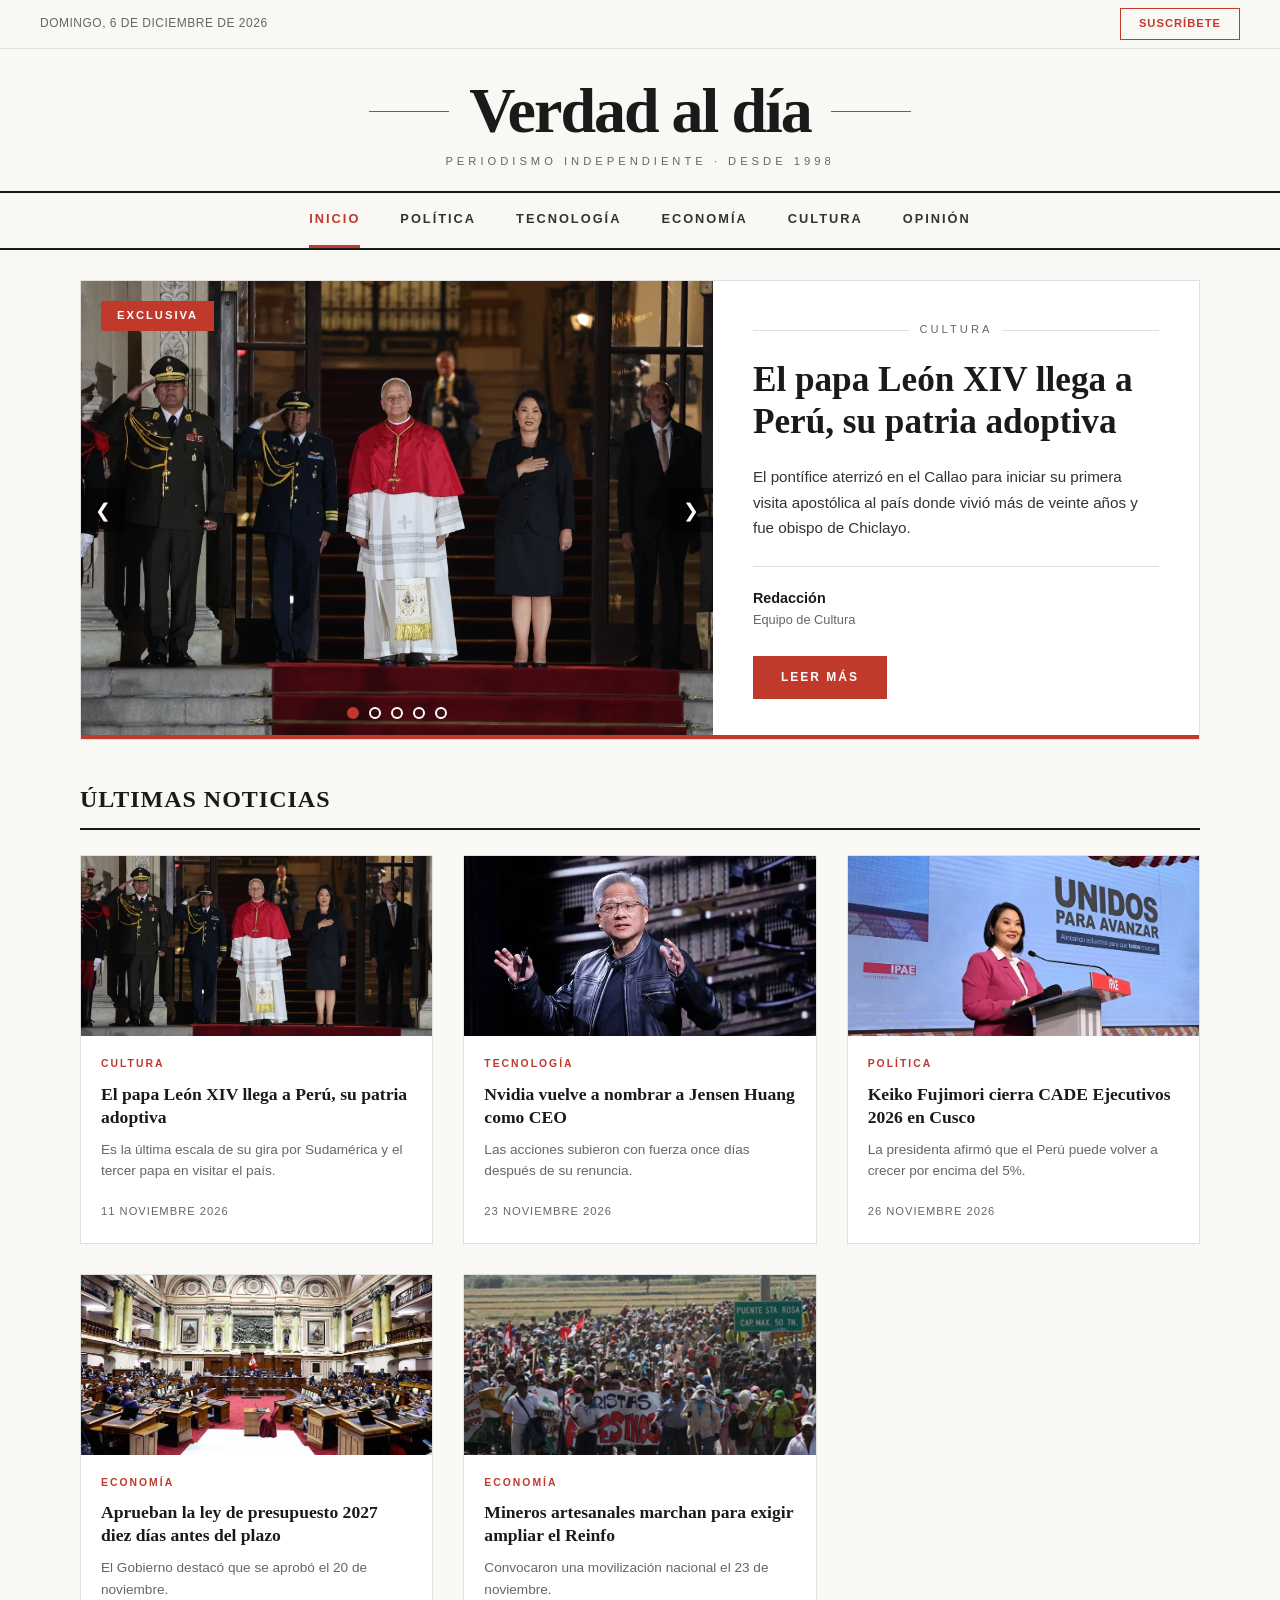
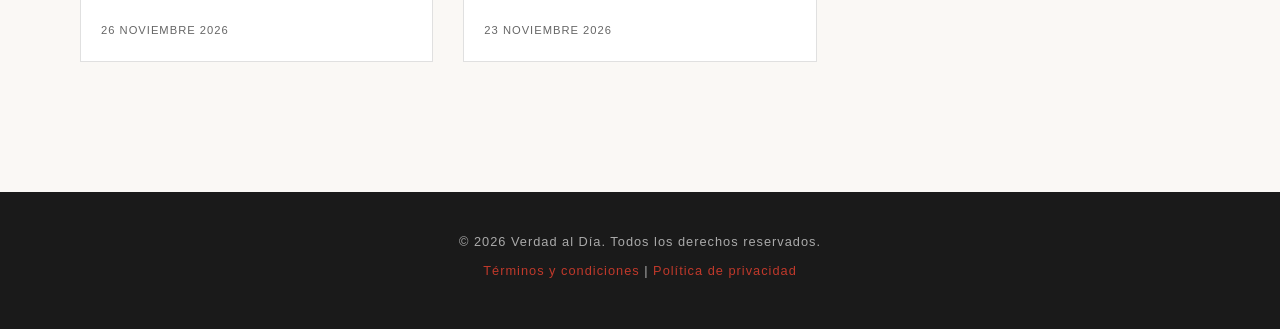
==== commit 0901da07: "Add new articles and enhance hero section with transitions and controls" ====
--- a/index.html
+++ b/index.html
@@ -5,6 +5,7 @@
     <meta name="viewport" content="width=device-width, initial-scale=1.0">
     <title>Inicio - Verdad al Día</title>
     <link rel="stylesheet" href="css/styles.css">
+    <link rel="stylesheet" href="css/index.css">
 </head>
 <body>
 
@@ -34,58 +35,82 @@
 
     <!-- CONTENIDO PRINCIPAL -->
     <div class="container">
-        
+
         <!-- SECCIÓN HERO (Noticia Principal) -->
-        <section class="hero">
-            <div class="hero-imagen" style="background-image: url('images/exclusive-ocean.jpg');">
-                <span class="badge-exclusiva">Exclusiva</span>
+        <section class="hero" id="hero">
+            <div class="hero-imagen" id="hero-imagen" style="background-image: url('images/papa-leon-xiv-llegada.jpg');">
+                <span class="badge-exclusiva" id="hero-badge">Exclusiva</span>
+
+                <button class="hero-flecha hero-prev" id="hero-prev" aria-label="Noticia anterior">&#10094;</button>
+                <button class="hero-flecha hero-next" id="hero-next" aria-label="Noticia siguiente">&#10095;</button>
+
+                <div class="hero-puntos" id="hero-puntos"></div>
             </div>
             <div class="hero-contenido">
-                <div class="etiqueta-seccion">Cultura</div>
-                <h2 class="hero-titulo">Misterio en el océano: hallan embarcación histórica</h2>
-                <p class="hero-resumen">Un equipo de arqueólogos submarinos ha descubierto los restos de un galeón español del siglo XVII frente a las costas de Cádiz. El hallazgo podría reescribir la historia del comercio colonial.</p>
+                <div class="etiqueta-seccion" id="hero-etiqueta">Cultura</div>
+                <h2 class="hero-titulo" id="hero-titulo">El papa León XIV llega a Perú, su patria adoptiva</h2>
+                <p class="hero-resumen" id="hero-resumen">El pontífice aterrizó en el Callao para iniciar su primera visita apostólica al país donde vivió más de veinte años y fue obispo de Chiclayo.</p>
                 <div class="hero-autor">
-                    <div class="nombre">Laura Gómez</div>
-                    <div class="cargo">Corresponsal de Cultura</div>
+                    <div class="nombre" id="hero-nombre">Redacción</div>
+                    <div class="cargo" id="hero-cargo">Equipo de Cultura</div>
                 </div>
-                <a href="cultura.html" class="btn-leer-mas">Leer más</a>
+                <a href="cultura.html" class="btn-leer-mas" id="hero-enlace">Leer más</a>
             </div>
+
+            <div class="hero-barra"><span id="hero-barra-progreso"></span></div>
         </section>
 
-        <!-- SECCIÓN DE NOTICIAS (Grid de 3 Tarjetas) -->
+        <!-- SECCIÓN DE NOTICIAS (Grid de 6 Tarjetas) -->
         <h2 class="seccion-titulo">Últimas Noticias</h2>
-        
+
         <div class="grid-noticias">
-            <!-- Tarjeta 1 -->
-            <a href="politica.html" class="card-noticia">
-                <div class="card-imagen" style="background-image: url('images/noticia-politica.jpg');"></div>
+            <a href="cultura.html" class="card-noticia">
+                <div class="card-imagen" style="background-image: url('images/papa-leon-xiv-llegada.jpg');"></div>
                 <div class="card-contenido">
-                    <div class="card-categoria">Política</div>
-                    <h3 class="card-titulo">Gobierno anuncia nuevo plan de vivienda social</h3>
-                    <p class="card-resumen">Una inversión de 1,200 millones de euros para zonas rurales.</p>
-                    <span class="card-fecha">24 Mayo 2026</span>
+                    <div class="card-categoria">Cultura</div>
+                    <h3 class="card-titulo">El papa León XIV llega a Perú, su patria adoptiva</h3>
+                    <p class="card-resumen">Es la última escala de su gira por Sudamérica y el tercer papa en visitar el país.</p>
+                    <span class="card-fecha">11 Noviembre 2026</span>
                 </div>
             </a>
 
-            <!-- Tarjeta 2 -->
             <a href="tecnologia.html" class="card-noticia">
-                <div class="card-imagen" style="background-image: url('images/noticia-tecnologia.jpg');"></div>
+                <div class="card-imagen" style="background-image: url('images/nvidia-huang-regresa.jpg');"></div>
                 <div class="card-contenido">
                     <div class="card-categoria">Tecnología</div>
-                    <h3 class="card-titulo">Apple presenta su nuevo chip cuántico</h3>
-                    <p class="card-resumen">La empresa promete revolucionar la seguridad informática global.</p>
-                    <span class="card-fecha">24 Mayo 2026</span>
+                    <h3 class="card-titulo">Nvidia vuelve a nombrar a Jensen Huang como CEO</h3>
+                    <p class="card-resumen">Las acciones subieron con fuerza once días después de su renuncia.</p>
+                    <span class="card-fecha">23 Noviembre 2026</span>
                 </div>
             </a>
 
-            <!-- Tarjeta 3 -->
+            <a href="politica.html" class="card-noticia">
+                <div class="card-imagen" style="background-image: url('images/keiko-cade-2026.jpg');"></div>
+                <div class="card-contenido">
+                    <div class="card-categoria">Política</div>
+                    <h3 class="card-titulo">Keiko Fujimori cierra CADE Ejecutivos 2026 en Cusco</h3>
+                    <p class="card-resumen">La presidenta afirmó que el Perú puede volver a crecer por encima del 5%.</p>
+                    <span class="card-fecha">26 Noviembre 2026</span>
+                </div>
+            </a>
+
             <a href="economia.html" class="card-noticia">
-                <div class="card-imagen" style="background-image: url('images/noticia-economia.jpg');"></div>
+                <div class="card-imagen" style="background-image: url('images/presupuesto-2027.jpg');"></div>
                 <div class="card-contenido">
                     <div class="card-categoria">Economía</div>
-                    <h3 class="card-titulo">El mercado bursátil cierra al alza</h3>
-                    <p class="card-resumen">Los índices principales registran ganancias del 2%.</p>
-                    <span class="card-fecha">24 Mayo 2026</span>
+                    <h3 class="card-titulo">Aprueban la ley de presupuesto 2027 diez días antes del plazo</h3>
+                                        <p class="card-resumen">El Gobierno destacó que se aprobó el 20 de noviembre.</p>
+                    <span class="card-fecha">26 Noviembre 2026</span>
+                </div>
+            </a>
+
+            <a href="economia.html" class="card-noticia">
+                <div class="card-imagen" style="background-image: url('images/mineros-reinfo.jpg');"></div>
+                <div class="card-contenido">
+                    <div class="card-categoria">Economía</div>
+                    <h3 class="card-titulo">Mineros artesanales marchan para exigir ampliar el Reinfo</h3>
+                    <p class="card-resumen">Convocaron una movilización nacional el 23 de noviembre.</p>
+                    <span class="card-fecha">23 Noviembre 2026</span>
                 </div>
             </a>
         </div>
@@ -106,12 +131,11 @@
         </div>
     </div>
 
-    <!-- FOOTER MODIFICADO CON BOTÓN DE CERRAR SESIÓN -->
+    <!-- FOOTER -->
     <footer class="footer">
         <p>&copy; 2026 Verdad al Día. Todos los derechos reservados.</p>
         <p><a href="#">Términos y condiciones</a> | <a href="#">Política de privacidad</a></p>
-        
-        <!-- Botón de Cerrar Sesión (Oculto por defecto hasta que el JS verifique si hay sesión) -->
+
         <button id="btnCerrarSesion" style="display: none; margin-top: 15px; background-color: var(--gris-oscuro); color: white; border: none; padding: 6px 15px; font-size: 0.7rem; cursor: pointer; letter-spacing: 1px; text-transform: uppercase;">
             Cerrar Sesión
         </button>
@@ -120,17 +144,14 @@
     <!-- SCRIPT JS PRINCIPAL -->
     <script src="js/script.js"></script>
 
-    <!-- SCRIPT EXTRA PARA EL BOTÓN DE CERRAR SESIÓN -->
+    <!-- SCRIPT EXTRA PARA CERRAR SESIÓN -->
     <script>
         document.addEventListener("DOMContentLoaded", function() {
             const btnCerrar = document.getElementById('btnCerrarSesion');
             const userLogueado = localStorage.getItem('usuario_logueado');
 
-            // Si el usuario está logueado, mostramos el botón en el pie de página
             if (userLogueado && btnCerrar) {
                 btnCerrar.style.display = 'inline-block';
-                
-                // Acción al hacer clic: borrar la sesión y recargar
                 btnCerrar.addEventListener('click', function() {
                     localStorage.removeItem('usuario_logueado');
                     alert('Has cerrado sesión correctamente.');
--- a/css/styles.css
+++ b/css/styles.css
@@ -1,5 +1,5 @@
 /* ============================================
-   VERDAD AL DÍA - HOJA DE ESTILOS PRINCIPAL
+   VERDAD AL DÍA - ESTILOS GLOBALES
    ============================================ */
 * { margin: 0; padding: 0; box-sizing: border-box; }
 
@@ -34,37 +34,8 @@
 .nav-principal a { display: block; padding: 16px 0; font-size: 0.8rem; font-weight: bold; letter-spacing: 2px; text-transform: uppercase; color: var(--gris-oscuro); border-bottom: 3px solid transparent; transition: all 0.3s ease; }
 .nav-principal a:hover, .nav-principal a.activo { color: var(--rojo); border-bottom-color: var(--rojo); }
 
-/* ---------- CONTENEDOR PRINCIPAL ---------- */
+/* ---------- PÁGINAS SECUNDARIAS (Artículos) ---------- */
 .container { max-width: 1200px; margin: 0 auto; padding: 30px 40px; }
-
-/* ---------- NOTICIA PRINCIPAL (HERO) ---------- */
-.hero { display: grid; grid-template-columns: 1.3fr 1fr; gap: 0; background-color: var(--blanco); border: 1px solid var(--borde); margin-bottom: 40px; }
-.hero-imagen { position: relative; min-height: 450px; background-image: url('../images/exclusive-ocean.jpg'); background-size: cover; background-position: center; }
-.badge-exclusiva { position: absolute; top: 20px; left: 20px; background-color: var(--rojo); color: var(--blanco); padding: 6px 16px; font-size: 0.7rem; font-weight: bold; letter-spacing: 2px; text-transform: uppercase; }
-.hero-contenido { padding: 40px; display: flex; flex-direction: column; justify-content: center; }
-.etiqueta-seccion { font-size: 0.7rem; letter-spacing: 3px; color: var(--gris-medio); text-transform: uppercase; margin-bottom: 20px; display: flex; align-items: center; gap: 10px; }
-.etiqueta-seccion::before, .etiqueta-seccion::after { content: ''; flex: 1; height: 1px; background-color: var(--borde); }
-.hero-titulo { font-family: var(--fuente-titulo); font-size: 2.2rem; line-height: 1.2; color: var(--negro); margin-bottom: 20px; font-weight: bold; }
-.hero-resumen { font-size: 0.95rem; color: var(--gris-oscuro); line-height: 1.7; margin-bottom: 25px; }
-.hero-autor { border-top: 1px solid var(--borde); padding-top: 20px; margin-bottom: 25px; }
-.hero-autor .nombre { font-weight: bold; font-size: 0.9rem; color: var(--negro); }
-.hero-autor .cargo { font-size: 0.8rem; color: var(--gris-medio); }
-.btn-leer-mas { display: inline-block; background-color: var(--rojo); color: var(--blanco); padding: 12px 28px; font-size: 0.75rem; font-weight: bold; letter-spacing: 2px; text-transform: uppercase; align-self: flex-start; transition: background-color 0.3s ease; }
-.btn-leer-mas:hover { background-color: var(--rojo-oscuro); }
-
-/* ---------- SECCIÓN DE NOTICIAS ---------- */
-.seccion-titulo { font-family: var(--fuente-titulo); font-size: 1.5rem; font-weight: bold; color: var(--negro); margin: 40px 0 25px; padding-bottom: 10px; border-bottom: 2px solid var(--negro); text-transform: uppercase; letter-spacing: 1px; }
-.grid-noticias { display: grid; grid-template-columns: repeat(3, 1fr); gap: 30px; margin-bottom: 40px; }
-.card-noticia { background-color: var(--blanco); border: 1px solid var(--borde); overflow: hidden; transition: transform 0.3s ease, box-shadow 0.3s ease; display: block; }
-.card-noticia:hover { transform: translateY(-5px); box-shadow: 0 10px 25px rgba(0, 0, 0, 0.1); }
-.card-imagen { height: 180px; background-size: cover; background-position: center; background-color: var(--gris-claro); }
-.card-contenido { padding: 20px; }
-.card-categoria { font-size: 0.65rem; font-weight: bold; letter-spacing: 2px; color: var(--rojo); text-transform: uppercase; margin-bottom: 10px; }
-.card-titulo { font-family: var(--fuente-titulo); font-size: 1.1rem; line-height: 1.3; color: var(--negro); margin-bottom: 10px; font-weight: bold; }
-.card-resumen { font-size: 0.85rem; color: var(--gris-medio); line-height: 1.6; margin-bottom: 15px; }
-.card-fecha { font-size: 0.7rem; color: var(--gris-medio); letter-spacing: 1px; text-transform: uppercase; }
-
-/* ---------- PÁGINAS SECUNDARIAS ---------- */
 .page-header { text-align: center; padding: 40px 20px 20px; border-bottom: 2px solid var(--negro); margin-bottom: 30px; }
 .page-header h1 { font-family: var(--fuente-titulo); font-size: 3rem; color: var(--negro); text-transform: uppercase; letter-spacing: 2px; }
 .page-header p { font-size: 0.8rem; letter-spacing: 3px; color: var(--gris-medio); text-transform: uppercase; margin-top: 10px; }
@@ -74,27 +45,7 @@
 .articulo .meta strong { color: var(--negro); }
 .articulo p { font-size: 1rem; line-height: 1.8; color: var(--gris-oscuro); margin-bottom: 15px; }
 
-/* ---------- FOOTER ---------- */
-.footer { background-color: var(--negro); color: var(--blanco); padding: 40px; text-align: center; margin-top: 60px; }
-.footer p { font-size: 0.8rem; color: #aaa; margin-bottom: 8px; letter-spacing: 1px; }
-.footer a { color: var(--rojo); }
-.footer a:hover { text-decoration: underline; }
-
-/* ---------- RESPONSIVE ---------- */
-@media (max-width: 900px) {
-    .hero { grid-template-columns: 1fr; }
-    .grid-noticias { grid-template-columns: 1fr; }
-    .logo { font-size: 2.5rem; padding: 0 20px; }
-    .logo::before, .logo::after { width: 40px; }
-    .logo::before { left: -30px; } .logo::after { right: -30px; }
-    .nav-principal ul { flex-wrap: wrap; gap: 20px; }
-    .container { padding: 20px; }
-    .top-bar { padding: 8px 20px; font-size: 0.65rem; }
-}
-
-/* ============================================
-   MODAL Y LOGIN (AVANCE 3)
-   ============================================ */
+/* ---------- MODAL DE SUSCRIPCIÓN ---------- */
 .modal { display: none; position: fixed; z-index: 1000; left: 0; top: 0; width: 100%; height: 100%; background-color: rgba(0,0,0,0.6); }
 .modal-contenido { background-color: var(--blanco); margin: 8% auto; padding: 40px; border: 1px solid var(--borde); width: 90%; max-width: 450px; position: relative; text-align: center; border-top: 5px solid var(--rojo); }
 .cerrar-modal { position: absolute; top: 10px; right: 20px; font-size: 28px; font-weight: bold; cursor: pointer; color: var(--gris-oscuro); }
@@ -104,7 +55,69 @@
 .modal-contenido button { padding: 12px; background-color: var(--rojo); color: var(--blanco); border: none; font-weight: bold; cursor: pointer; text-transform: uppercase; letter-spacing: 1px; transition: background 0.3s; }
 .modal-contenido button:hover { background-color: var(--rojo-oscuro); }
 .error-msg { color: var(--rojo); font-size: 0.8rem; display: none; text-align: left; margin-top: -10px; }
-.login-container { max-width: 400px; margin: 80px auto; background: var(--blanco); padding: 40px; border: 1px solid var(--borde); border-top: 5px solid var(--rojo); text-align: center; }
 
-/* UTILIDAD PARA OCULTAR ELEMENTOS CON JAVASCRIPT */
-.oculto { display: none !important; }+/* ---------- FOOTER ---------- */
+.footer { background-color: var(--negro); color: var(--blanco); padding: 40px; text-align: center; margin-top: 60px; }
+.footer p { font-size: 0.8rem; color: #aaa; margin-bottom: 8px; letter-spacing: 1px; }
+.footer a { color: var(--rojo); }
+.footer a:hover { text-decoration: underline; }
+
+/* ---------- RESPONSIVE GLOBAL ---------- */
+@media (max-width: 900px) {
+    .logo { font-size: 2.5rem; padding: 0 20px; }
+    .logo::before, .logo::after { width: 40px; }
+    .logo::before { left: -30px; } .logo::after { right: -30px; }
+    .nav-principal ul { flex-wrap: wrap; gap: 20px; }
+    .container { padding: 20px; }
+    .top-bar { padding: 8px 20px; font-size: 0.65rem; }
+}
+
+/* UTILIDAD */
+.oculto { display: none !important; }
+
+/* Separación entre varias noticias en una misma página */
+.articulo + .articulo {
+    margin-top: 40px;
+    padding-top: 40px;
+    border-top: 1px solid var(--borde);
+}
+
+/* ---------- OPINIÓN ---------- */
+.columna-etiqueta {
+    font-size: 0.65rem;
+    font-weight: bold;
+    letter-spacing: 3px;
+    color: var(--rojo);
+    text-transform: uppercase;
+    margin-bottom: 10px;
+}
+.columna-autor {
+    display: flex;
+    align-items: center;
+    gap: 15px;
+    margin: 15px 0 20px;
+}
+.columna-avatar {
+    width: 50px;
+    height: 50px;
+    border-radius: 50%;
+    background-color: var(--negro);
+    color: var(--blanco);
+    display: flex;
+    align-items: center;
+    justify-content: center;
+    font-weight: bold;
+    font-size: 1.1rem;
+    flex-shrink: 0;
+}
+.columna-autor .nombre { font-weight: bold; font-size: 0.9rem; }
+.columna-autor .cargo { font-size: 0.8rem; color: var(--gris-medio); }
+.opinion-cita {
+    border-left: 4px solid var(--rojo);
+    padding: 10px 20px;
+    margin: 20px 0;
+    font-family: var(--fuente-titulo);
+    font-size: 1.2rem;
+    font-style: italic;
+    color: var(--negro);
+}
--- a/css/index.css
+++ b/css/index.css
@@ -0,0 +1,108 @@
+/* ============================================
+   ESTILOS EXCLUSIVOS DE LA PÁGINA DE INICIO
+   ============================================ */
+
+/* ---------- NOTICIA PRINCIPAL (HERO) ---------- */
+.hero { display: grid; grid-template-columns: 1.3fr 1fr; gap: 0; background-color: var(--blanco); border: 1px solid var(--borde); margin-bottom: 40px; }
+.hero-imagen { position: relative; min-height: 450px; background-image: url('../images/exclusive-ocean.jpg'); background-size: cover; background-position: center; }
+.badge-exclusiva { position: absolute; top: 20px; left: 20px; background-color: var(--rojo); color: var(--blanco); padding: 6px 16px; font-size: 0.7rem; font-weight: bold; letter-spacing: 2px; text-transform: uppercase; }
+.hero-contenido { padding: 40px; display: flex; flex-direction: column; justify-content: center; }
+.etiqueta-seccion { font-size: 0.7rem; letter-spacing: 3px; color: var(--gris-medio); text-transform: uppercase; margin-bottom: 20px; display: flex; align-items: center; gap: 10px; }
+.etiqueta-seccion::before, .etiqueta-seccion::after { content: ''; flex: 1; height: 1px; background-color: var(--borde); }
+.hero-titulo { font-family: var(--fuente-titulo); font-size: 2.2rem; line-height: 1.2; color: var(--negro); margin-bottom: 20px; font-weight: bold; }
+.hero-resumen { font-size: 0.95rem; color: var(--gris-oscuro); line-height: 1.7; margin-bottom: 25px; }
+.hero-autor { border-top: 1px solid var(--borde); padding-top: 20px; margin-bottom: 25px; }
+.hero-autor .nombre { font-weight: bold; font-size: 0.9rem; color: var(--negro); }
+.hero-autor .cargo { font-size: 0.8rem; color: var(--gris-medio); }
+.btn-leer-mas { display: inline-block; background-color: var(--rojo); color: var(--blanco); padding: 12px 28px; font-size: 0.75rem; font-weight: bold; letter-spacing: 2px; text-transform: uppercase; align-self: flex-start; transition: background-color 0.3s ease; }
+.btn-leer-mas:hover { background-color: var(--rojo-oscuro); }
+
+/* ---------- SECCIÓN DE NOTICIAS (TARJETAS) ---------- */
+.seccion-titulo { font-family: var(--fuente-titulo); font-size: 1.5rem; font-weight: bold; color: var(--negro); margin: 40px 0 25px; padding-bottom: 10px; border-bottom: 2px solid var(--negro); text-transform: uppercase; letter-spacing: 1px; }
+.grid-noticias { display: grid; grid-template-columns: repeat(3, 1fr); gap: 30px; margin-bottom: 40px; }
+.card-noticia { background-color: var(--blanco); border: 1px solid var(--borde); overflow: hidden; transition: transform 0.3s ease, box-shadow 0.3s ease; display: block; }
+.card-noticia:hover { transform: translateY(-5px); box-shadow: 0 10px 25px rgba(0, 0, 0, 0.1); }
+.card-imagen { height: 180px; background-size: cover; background-position: center; background-color: var(--gris-claro); }
+.card-contenido { padding: 20px; }
+.card-categoria { font-size: 0.65rem; font-weight: bold; letter-spacing: 2px; color: var(--rojo); text-transform: uppercase; margin-bottom: 10px; }
+.card-titulo { font-family: var(--fuente-titulo); font-size: 1.1rem; line-height: 1.3; color: var(--negro); margin-bottom: 10px; font-weight: bold; }
+.card-resumen { font-size: 0.85rem; color: var(--gris-medio); line-height: 1.6; margin-bottom: 15px; }
+.card-fecha { font-size: 0.7rem; color: var(--gris-medio); letter-spacing: 1px; text-transform: uppercase; }
+
+/* RESPONSIVE DEL INICIO */
+@media (max-width: 900px) {
+    .hero { grid-template-columns: 1fr; }
+    .grid-noticias { grid-template-columns: 1fr; }
+}
+.hero {
+    transition: opacity 0.5s ease;
+}
+.hero.hero-fade {
+    opacity: 0;
+}
+/* ---------- CONTROLES DEL HERO ---------- */
+.hero { position: relative; }
+
+.hero-flecha {
+    position: absolute;
+    top: 50%;
+    transform: translateY(-50%);
+    width: 44px;
+    height: 44px;
+    border: none;
+    background-color: rgba(0, 0, 0, 0.5);
+    color: #fff;
+    font-size: 1.2rem;
+    cursor: pointer;
+    transition: background-color 0.3s ease;
+    z-index: 2;
+}
+.hero-flecha:hover { background-color: var(--rojo); }
+.hero-prev { left: 0; }
+.hero-next { right: 0; }
+
+.hero-puntos {
+    position: absolute;
+    bottom: 20px;
+    left: 50%;
+    transform: translateX(-50%);
+    display: flex;
+    gap: 10px;
+    z-index: 2;
+}
+.hero-punto {
+    width: 12px;
+    height: 12px;
+    border-radius: 50%;
+    border: 2px solid #fff;
+    background: transparent;
+    padding: 0;
+    cursor: pointer;
+    transition: background-color 0.3s ease, transform 0.3s ease;
+}
+.hero-punto:hover { transform: scale(1.2); }
+.hero-punto.activo { background-color: var(--rojo); border-color: var(--rojo); }
+
+.hero-barra {
+    position: absolute;
+    bottom: 0;
+    left: 0;
+    width: 100%;
+    height: 4px;
+    background-color: rgba(0, 0, 0, 0.1);
+}
+.hero-barra span {
+    display: block;
+    height: 100%;
+    width: 0;
+    background-color: var(--rojo);
+}
+.hero-barra span.correr {
+    animation: llenarBarra 6s linear forwards; /* mismo tiempo que TIEMPO en JS */
+}
+.hero:hover .hero-barra span { animation-play-state: paused; }
+
+@keyframes llenarBarra {
+    from { width: 0; }
+    to   { width: 100%; }
+}
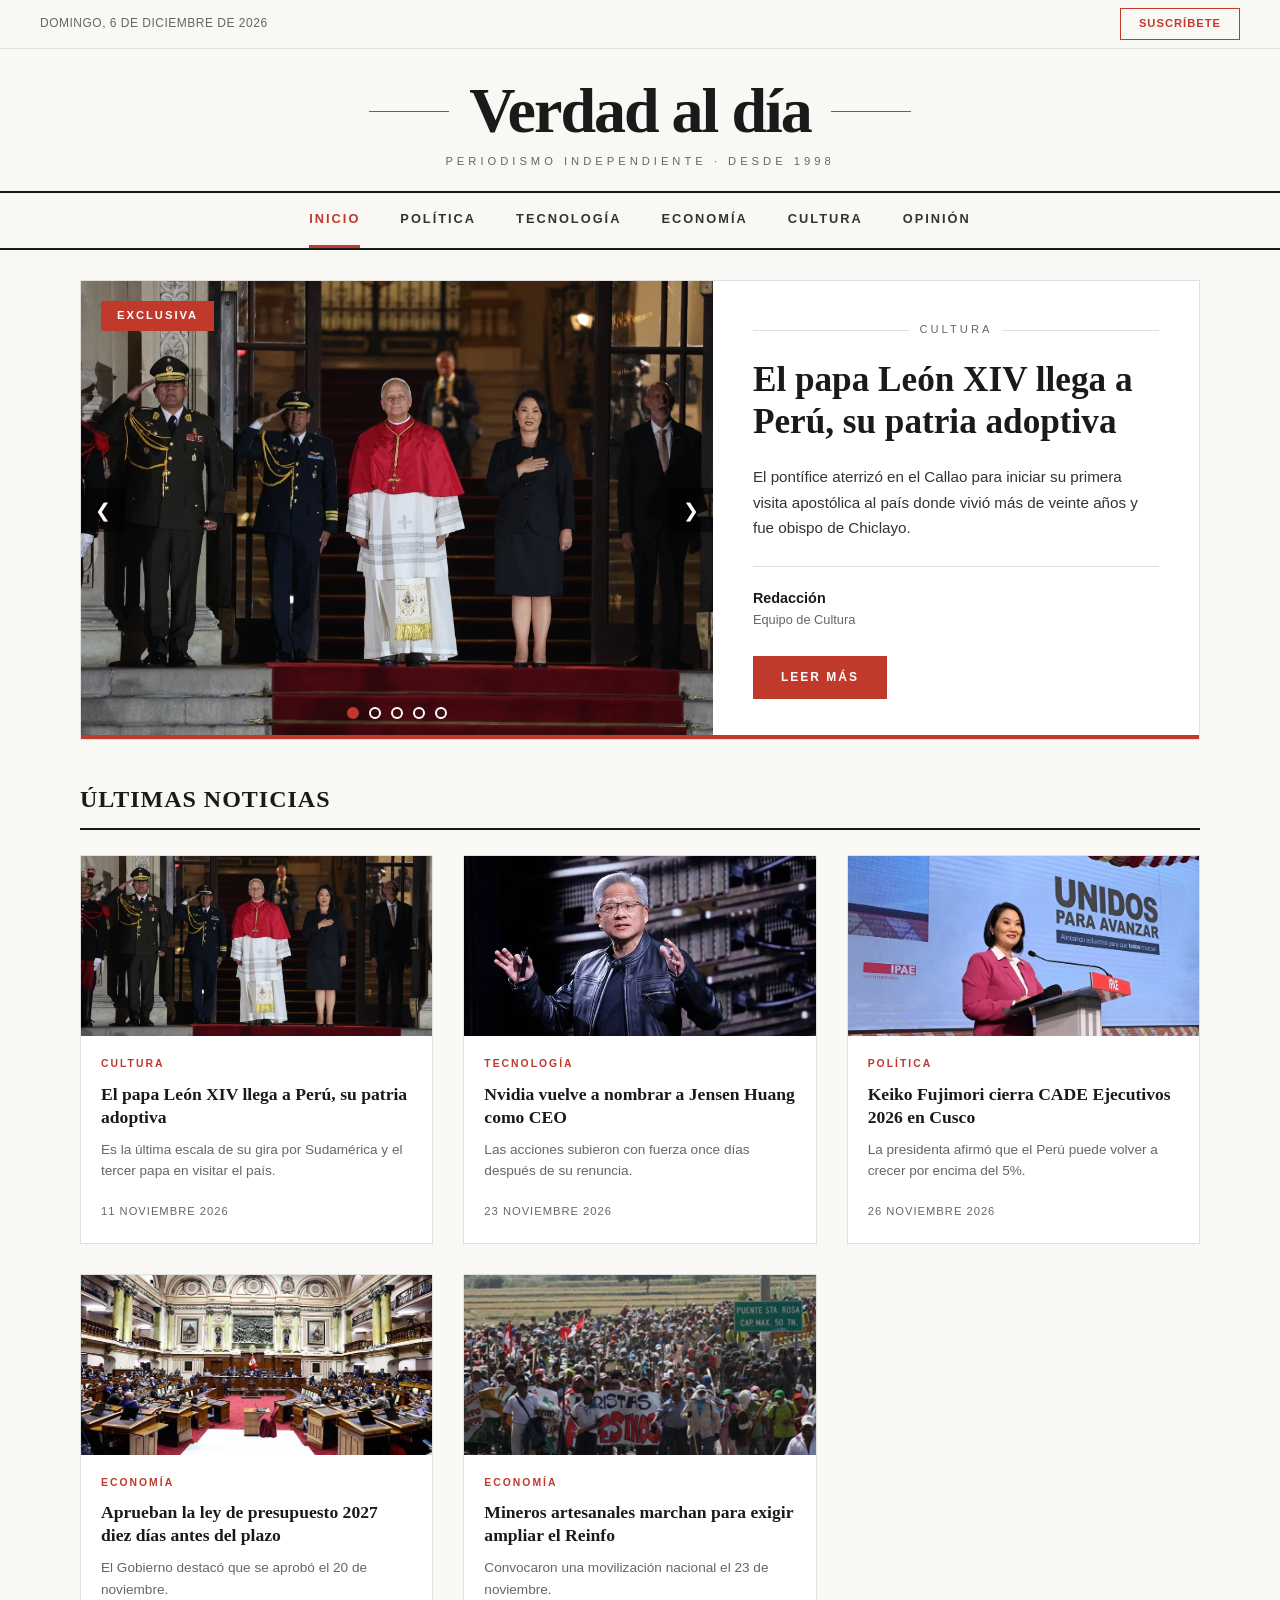
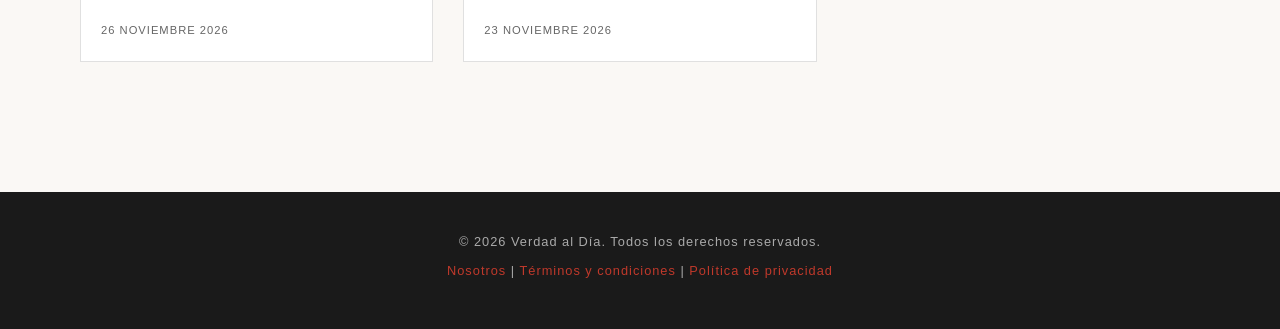
==== commit ce882321: "Add 'Nosotros' page with mission, vision, values, and location details; update footer links across m" ====
--- a/index.html
+++ b/index.html
@@ -134,7 +134,7 @@
     <!-- FOOTER -->
     <footer class="footer">
         <p>&copy; 2026 Verdad al Día. Todos los derechos reservados.</p>
-        <p><a href="#">Términos y condiciones</a> | <a href="#">Política de privacidad</a></p>
+       <p><a href="nosotros.html">Nosotros</a> | <a href="#">Términos y condiciones</a> | <a href="#">Política de privacidad</a></p>
 
         <button id="btnCerrarSesion" style="display: none; margin-top: 15px; background-color: var(--gris-oscuro); color: white; border: none; padding: 6px 15px; font-size: 0.7rem; cursor: pointer; letter-spacing: 1px; text-transform: uppercase;">
             Cerrar Sesión
--- a/css/styles.css
+++ b/css/styles.css
@@ -120,4 +120,47 @@
     font-size: 1.2rem;
     font-style: italic;
     color: var(--negro);
+}
+
+/* ---------- NOSOTROS ---------- */
+.nosotros-grid {
+    display: grid;
+    grid-template-columns: 1fr 1fr;
+    gap: 30px;
+    margin-bottom: 20px;
+}
+.nosotros-card {
+    background-color: var(--blanco);
+    border: 1px solid var(--borde);
+    border-top: 4px solid var(--rojo);
+    padding: 30px;
+}
+.nosotros-card h2 {
+    font-family: var(--fuente-titulo);
+    font-size: 1.5rem;
+    margin-bottom: 15px;
+}
+.nosotros-card p { line-height: 1.7; color: var(--gris-oscuro); }
+
+.nosotros-valores { list-style: none; padding: 0; margin: 0 0 20px; }
+.nosotros-valores li {
+    padding: 12px 0;
+    border-bottom: 1px solid var(--borde);
+    line-height: 1.6;
+}
+
+.ubicacion-card {
+    display: flex;
+    gap: 20px;
+    background-color: var(--blanco);
+    border: 1px solid var(--borde);
+    padding: 30px;
+    margin-bottom: 40px;
+}
+.ubicacion-icono { font-size: 2.5rem; line-height: 1; }
+.ubicacion-card h3 { font-family: var(--fuente-titulo); margin-bottom: 10px; }
+.ubicacion-card p { line-height: 1.7; margin-bottom: 8px; }
+
+@media (max-width: 900px) {
+    .nosotros-grid { grid-template-columns: 1fr; }
 }
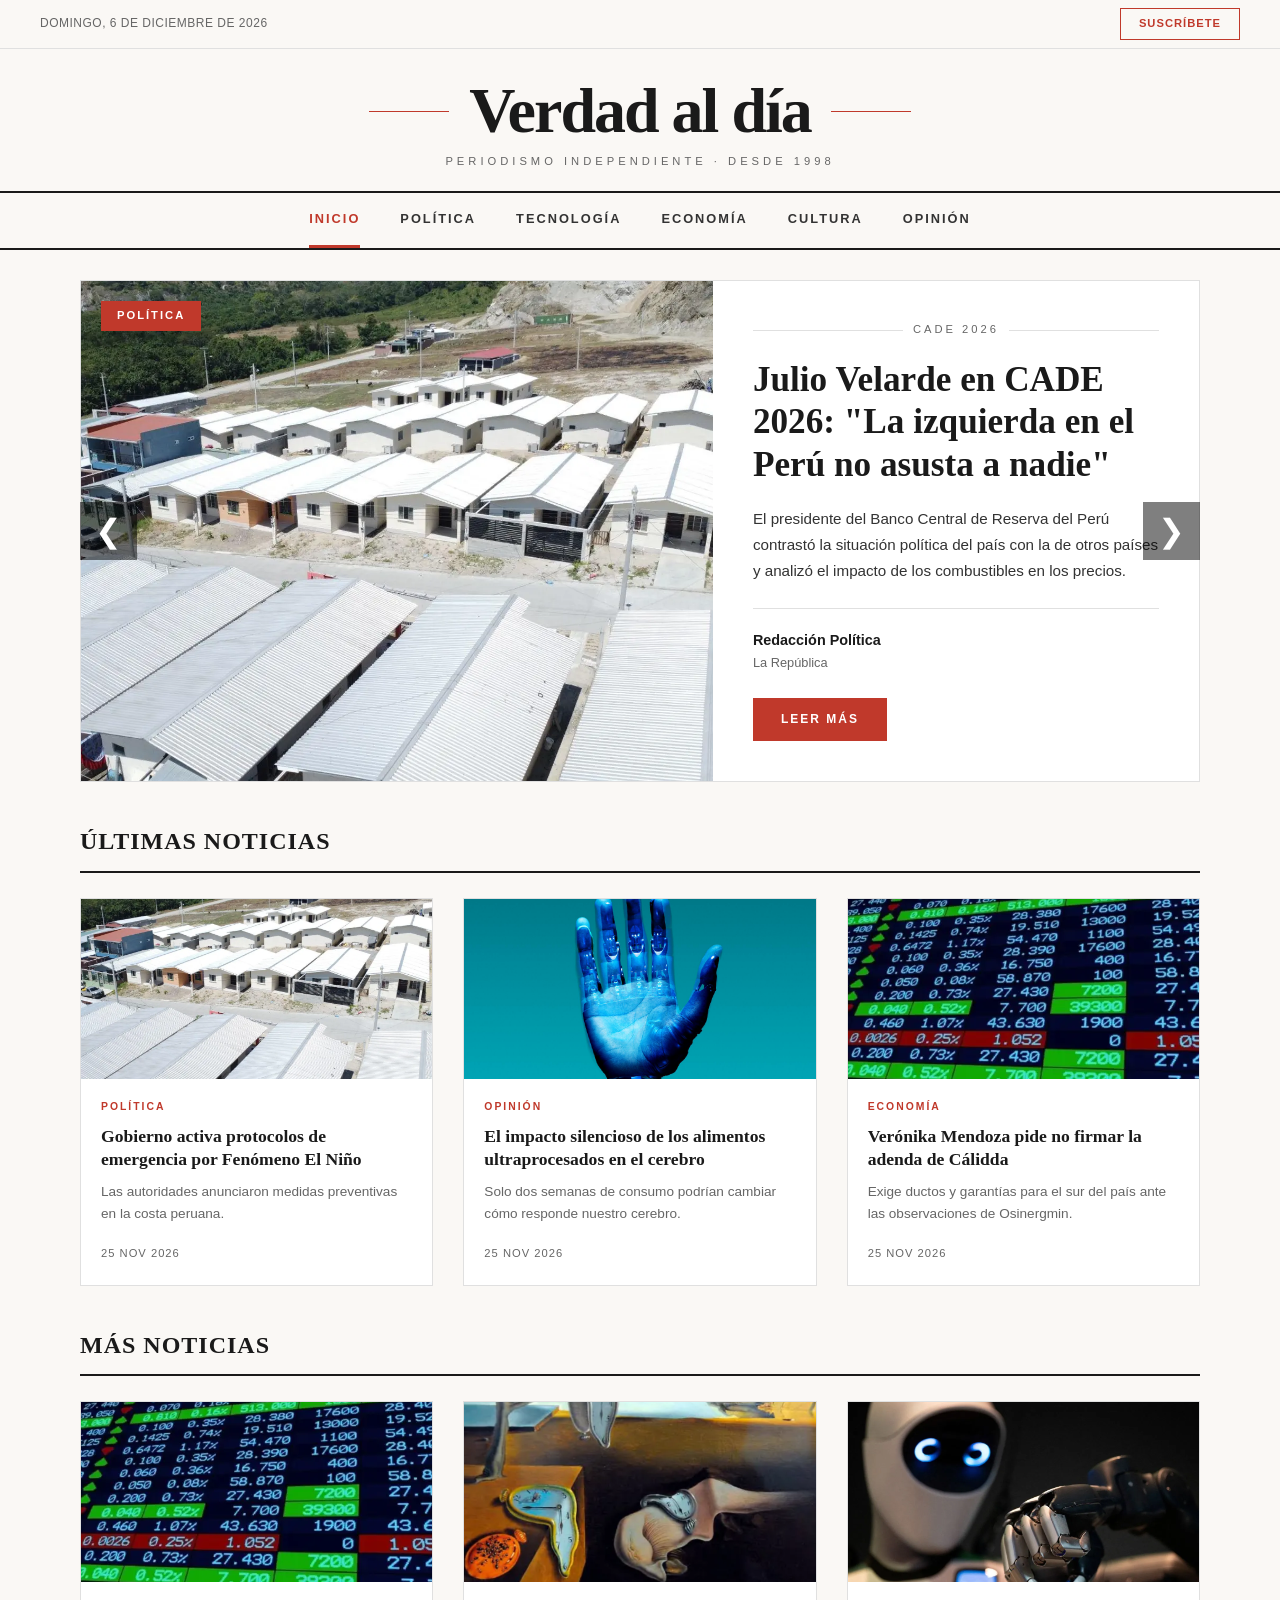
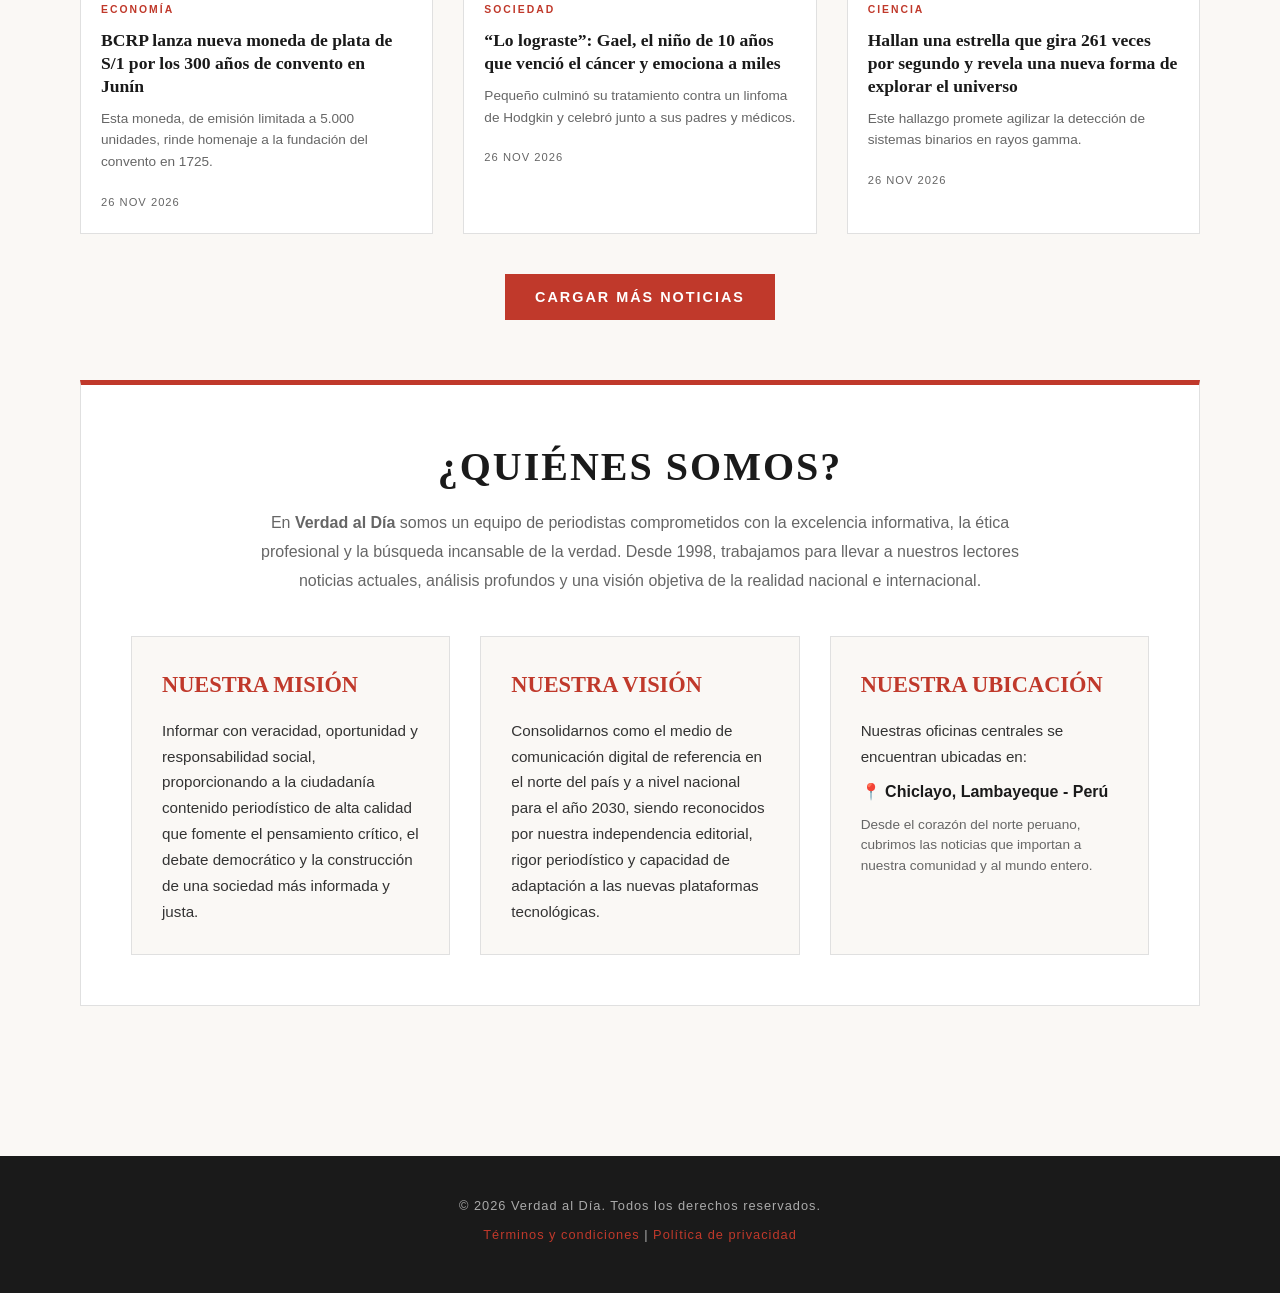
==== commit e9b36d5f: "agregando mas cosas" ====
--- a/index.html
+++ b/index.html
@@ -35,85 +35,270 @@
 
     <!-- CONTENIDO PRINCIPAL -->
     <div class="container">
-
-        <!-- SECCIÓN HERO (Noticia Principal) -->
-        <section class="hero" id="hero">
-            <div class="hero-imagen" id="hero-imagen" style="background-image: url('images/papa-leon-xiv-llegada.jpg');">
-                <span class="badge-exclusiva" id="hero-badge">Exclusiva</span>
-
-                <button class="hero-flecha hero-prev" id="hero-prev" aria-label="Noticia anterior">&#10094;</button>
-                <button class="hero-flecha hero-next" id="hero-next" aria-label="Noticia siguiente">&#10095;</button>
-
-                <div class="hero-puntos" id="hero-puntos"></div>
+        
+        <!-- CARRUSEL DE NOTICIAS (HERO) -->
+        <div class="carousel-wrapper">
+            <button class="carousel-btn btn-prev" id="prevBtn">&#10094;</button>
+            <button class="carousel-btn btn-next" id="nextBtn">&#10095;</button>
+
+            <!-- Slide 1: Política -->
+            <section class="hero activo">
+                <div class="hero-imagen" style="background-image: url('images/noticia-politica.jpg');">
+                    <span class="badge-exclusiva">Política</span>
+                </div>
+                <div class="hero-contenido">
+                    <div class="etiqueta-seccion">CADE 2026</div>
+                    <h2 class="hero-titulo">Julio Velarde en CADE 2026: "La izquierda en el Perú no asusta a nadie"</h2>
+                    <p class="hero-resumen">El presidente del Banco Central de Reserva del Perú contrastó la situación política del país con la de otros países y analizó el impacto de los combustibles en los precios.</p>
+                    <div class="hero-autor">
+                        <div class="nombre">Redacción Política</div>
+                        <div class="cargo">La República</div>
+                    </div>
+                    <a href="politica.html" class="btn-leer-mas">Leer más</a>
+                </div>
+            </section>
+
+            <!-- Slide 2: Economía -->
+            <section class="hero">
+                <div class="hero-imagen" style="background-image: url('images/noticia-economia.jpg');">
+                    <span class="badge-exclusiva">Economía</span>
+                </div>
+                <div class="hero-contenido">
+                    <div class="etiqueta-seccion">Minería</div>
+                    <h2 class="hero-titulo">Minería ilegal ya igualaría la producción de oro formal en el Perú, advierte la SNMPE</h2>
+                    <p class="hero-resumen">Gonzalo Quijandría, vicepresidente de la SNMPE, alertó que la actividad ilegal amenaza las inversiones. El gremio exige al Congreso aprobar la Ley MAPE.</p>
+                    <div class="hero-autor">
+                        <div class="nombre">Sección Economía</div>
+                        <div class="cargo">La República</div>
+                    </div>
+                    <a href="economia.html" class="btn-leer-mas">Leer más</a>
+                </div>
+            </section>
+
+            <!-- Slide 3: Ciencia -->
+            <section class="hero">
+                <div class="hero-imagen" style="background-image: url('images/noticia-tecnologia.jpg');">
+                    <span class="badge-exclusiva">Ciencia</span>
+                </div>
+                <div class="hero-contenido">
+                    <div class="etiqueta-seccion">Espacio</div>
+                    <h2 class="hero-titulo">China acopla con éxito la nave Shenzhou-24 a la estación espacial Tiangong</h2>
+                    <p class="hero-resumen">La tripulación realizará más de 90 experimentos, entre ellos los efectos de los vuelos espaciales sobre las semillas de quinua. Lleva a su primer astronauta extranjero.</p>
+                    <div class="hero-autor">
+                        <div class="nombre">Ciencia y Tecnología</div>
+                        <div class="cargo">La República</div>
+                    </div>
+                    <a href="tecnologia.html" class="btn-leer-mas">Leer más</a>
+                </div>
+            </section>
+
+            <!-- Slide 4: Mundo -->
+            <section class="hero">
+                <div class="hero-imagen" style="background-image: url('images/noticia-cultura.jpg');">
+                    <span class="badge-exclusiva">Mundo</span>
+                </div>
+                <div class="hero-contenido">
+                    <div class="etiqueta-seccion">Groenlandia</div>
+                    <h2 class="hero-titulo">Los sismómetros captaron una señal que se repetía cada 92 segundos durante 9 días</h2>
+                    <p class="hero-resumen">El deshielo de un glaciar provocó el derrumbe de una montaña en Groenlandia, generando una onda oscilante que sacudió los detectores sísmicos de todo el planeta.</p>
+                    <div class="hero-autor">
+                        <div class="nombre">Sección Ciencia</div>
+                        <div class="cargo">La República</div>
+                    </div>
+                    <a href="cultura.html" class="btn-leer-mas">Leer más</a>
+                </div>
+            </section>
+        </div>
+
+        <!-- PRIMERA SECCIÓN DE NOTICIAS -->
+        <h2 class="seccion-titulo">Últimas Noticias</h2>
+        
+        <div class="grid-noticias">
+            <a href="politica.html" class="card-noticia">
+                <div class="card-imagen" style="background-image: url('images/noticia-politica.jpg');"></div>
+                <div class="card-contenido">
+                    <div class="card-categoria">Política</div>
+                    <h3 class="card-titulo">Gobierno activa protocolos de emergencia por Fenómeno El Niño</h3>
+                    <p class="card-resumen">Las autoridades anunciaron medidas preventivas en la costa peruana.</p>
+                    <span class="card-fecha">25 Nov 2026</span>
+                </div>
+            </a>
+
+            <a href="opinion.html" class="card-noticia">
+                <div class="card-imagen" style="background-image: url('images/noticia-opinion.jpg');"></div>
+                <div class="card-contenido">
+                    <div class="card-categoria">Opinión</div>
+                    <h3 class="card-titulo">El impacto silencioso de los alimentos ultraprocesados en el cerebro</h3>
+                    <p class="card-resumen">Solo dos semanas de consumo podrían cambiar cómo responde nuestro cerebro.</p>
+                    <span class="card-fecha">25 Nov 2026</span>
+                </div>
+            </a>
+
+            <a href="economia.html" class="card-noticia">
+                <div class="card-imagen" style="background-image: url('images/noticia-economia.jpg');"></div>
+                <div class="card-contenido">
+                    <div class="card-categoria">Economía</div>
+                    <h3 class="card-titulo">Verónika Mendoza pide no firmar la adenda de Cálidda</h3>
+                    <p class="card-resumen">Exige ductos y garantías para el sur del país ante las observaciones de Osinergmin.</p>
+                    <span class="card-fecha">25 Nov 2026</span>
+                </div>
+            </a>
+        </div>
+
+        <!-- SEGUNDA SECCIÓN DE NOTICIAS -->
+        <h2 class="seccion-titulo" style="margin-top: 10px;">Más Noticias</h2>
+        
+        <div class="grid-noticias">
+            <a href="economia.html" class="card-noticia">
+                <div class="card-imagen" style="background-image: url('images/noticia-economia.jpg');"></div>
+                <div class="card-contenido">
+                    <div class="card-categoria">Economía</div>
+                    <h3 class="card-titulo">BCRP lanza nueva moneda de plata de S/1 por los 300 años de convento en Junín</h3>
+                    <p class="card-resumen">Esta moneda, de emisión limitada a 5.000 unidades, rinde homenaje a la fundación del convento en 1725.</p>
+                    <span class="card-fecha">26 Nov 2026</span>
+                </div>
+            </a>
+
+            <a href="cultura.html" class="card-noticia">
+                <div class="card-imagen" style="background-image: url('images/noticia-cultura.jpg');"></div>
+                <div class="card-contenido">
+                    <div class="card-categoria">Sociedad</div>
+                    <h3 class="card-titulo">“Lo lograste”: Gael, el niño de 10 años que venció el cáncer y emociona a miles</h3>
+                    <p class="card-resumen">Pequeño culminó su tratamiento contra un linfoma de Hodgkin y celebró junto a sus padres y médicos.</p>
+                    <span class="card-fecha">26 Nov 2026</span>
+                </div>
+            </a>
+
+            <a href="tecnologia.html" class="card-noticia">
+                <div class="card-imagen" style="background-image: url('images/noticia-tecnologia.jpg');"></div>
+                <div class="card-contenido">
+                    <div class="card-categoria">Ciencia</div>
+                    <h3 class="card-titulo">Hallan una estrella que gira 261 veces por segundo y revela una nueva forma de explorar el universo</h3>
+                    <p class="card-resumen">Este hallazgo promete agilizar la detección de sistemas binarios en rayos gamma.</p>
+                    <span class="card-fecha">26 Nov 2026</span>
+                </div>
+            </a>
+        </div>
+
+        <!-- CONTENEDOR OCULTO CON 6 NOTICIAS MÁS -->
+        <div id="noticias-ocultas" style="display: none; margin-top: 30px;">
+            <div class="grid-noticias">
+                <a href="economia.html" class="card-noticia">
+                    <div class="card-imagen" style="background-image: url('images/noticia-economia.jpg');"></div>
+                    <div class="card-contenido">
+                        <div class="card-categoria">Economía</div>
+                        <h3 class="card-titulo">Elmer Cuba anuncia nueva ley de inversión pública: “Se nos fue la mano” con las obras paralizadas</h3>
+                        <p class="card-resumen">El ministro de Economía cuestionó la falta de controles sobre los proyectos ejecutados por los gobiernos regionales.</p>
+                        <span class="card-fecha">26 Nov 2026</span>
+                    </div>
+                </a>
+                <a href="economia.html" class="card-noticia">
+                    <div class="card-imagen" style="background-image: url('images/noticia-economia.jpg');"></div>
+                    <div class="card-contenido">
+                        <div class="card-categoria">Economía</div>
+                        <h3 class="card-titulo">Presidente de la CCL cuestiona vacaciones, gratificaciones y CTS: “Somos el único país en el mundo”</h3>
+                        <p class="card-resumen">Raúl Barrios cuestionó los costos de la contratación formal y planteó un esquema de menores beneficios para jóvenes.</p>
+                        <span class="card-fecha">26 Nov 2026</span>
+                    </div>
+                </a>
+                <a href="tecnologia.html" class="card-noticia">
+                    <div class="card-imagen" style="background-image: url('images/noticia-tecnologia.jpg');"></div>
+                    <div class="card-contenido">
+                        <div class="card-categoria">Ciencia</div>
+                        <h3 class="card-titulo">Una huella de selenio revela cómo la Tierra recicla antiguas placas tectónicas</h3>
+                        <p class="card-resumen">Los científicos encontraron que la corteza reciclada juega un papel crucial en la formación de nuevo fondo oceánico.</p>
+                        <span class="card-fecha">26 Nov 2026</span>
+                    </div>
+                </a>
+                <a href="opinion.html" class="card-noticia">
+                    <div class="card-imagen" style="background-image: url('images/noticia-opinion.jpg');"></div>
+                    <div class="card-contenido">
+                        <div class="card-categoria">Espectáculos</div>
+                        <h3 class="card-titulo">¡Atención 'Esto es guerra'!: 'Combate' prepara su regreso con especial anuncio</h3>
+                        <p class="card-resumen">Combate prepara una presentación especial para revelar detalles de su nueva temporada el 2 de diciembre.</p>
+                        <span class="card-fecha">26 Nov 2026</span>
+                    </div>
+                </a>
+                <a href="opinion.html" class="card-noticia">
+                    <div class="card-imagen" style="background-image: url('images/noticia-opinion.jpg');"></div>
+                    <div class="card-contenido">
+                        <div class="card-categoria">Espectáculos</div>
+                        <h3 class="card-titulo">Milett Figueroa rompe en llanto al revelar si se sintió usada por Marcelo Tinelli</h3>
+                        <p class="card-resumen">La actriz no pudo evitar las lágrimas en un podcast al hablar sobre el fin de su relación con el conductor argentino.</p>
+                        <span class="card-fecha">26 Nov 2026</span>
+                    </div>
+                </a>
+                <a href="politica.html" class="card-noticia">
+                    <div class="card-imagen" style="background-image: url('images/noticia-politica.jpg');"></div>
+                    <div class="card-contenido">
+                        <div class="card-categoria">Mundo</div>
+                        <h3 class="card-titulo">Mujer que ha vivido 35 años en EE.UU. fue detenida por el ICE: Solo estaba realizando esta acción</h3>
+                        <p class="card-resumen">La mujer se encuentra en el Centro de Procesamiento de ICE en Adelanto, mientras el DHS no revela el motivo.</p>
+                        <span class="card-fecha">26 Nov 2026</span>
+                    </div>
+                </a>
             </div>
-            <div class="hero-contenido">
-                <div class="etiqueta-seccion" id="hero-etiqueta">Cultura</div>
-                <h2 class="hero-titulo" id="hero-titulo">El papa León XIV llega a Perú, su patria adoptiva</h2>
-                <p class="hero-resumen" id="hero-resumen">El pontífice aterrizó en el Callao para iniciar su primera visita apostólica al país donde vivió más de veinte años y fue obispo de Chiclayo.</p>
-                <div class="hero-autor">
-                    <div class="nombre" id="hero-nombre">Redacción</div>
-                    <div class="cargo" id="hero-cargo">Equipo de Cultura</div>
-                </div>
-                <a href="cultura.html" class="btn-leer-mas" id="hero-enlace">Leer más</a>
+        </div>
+
+        <!-- BOTÓN PARA CARGAR / VER MENOS NOTICIAS -->
+        <div style="text-align: center; margin-top: 30px; margin-bottom: 50px;">
+            <button id="btnCargarMas" style="background-color: var(--rojo); color: white; border: none; padding: 15px 30px; font-size: 0.9rem; font-weight: bold; text-transform: uppercase; letter-spacing: 2px; cursor: pointer; transition: background-color 0.3s;">
+                Cargar más noticias
+            </button>
+        </div>
+
+        <!-- ==========================================
+             SECCIÓN QUIÉNES SOMOS (VISIÓN, MISIÓN, UBICACIÓN)
+             ========================================== -->
+        <section id="quienes-somos" style="margin-top: 60px; margin-bottom: 60px; padding: 50px; background-color: var(--blanco); border: 1px solid var(--borde); border-top: 5px solid var(--rojo); text-align: center;">
+            
+            <h2 style="font-family: var(--fuente-titulo); font-size: 2.5rem; color: var(--negro); margin-bottom: 10px; text-transform: uppercase; letter-spacing: 2px;">
+                ¿Quiénes Somos?
+            </h2>
+            <p style="font-size: 1rem; color: var(--gris-medio); margin-bottom: 40px; max-width: 800px; margin-left: auto; margin-right: auto; line-height: 1.8;">
+                En <strong>Verdad al Día</strong> somos un equipo de periodistas comprometidos con la excelencia informativa, la ética profesional y la búsqueda incansable de la verdad. Desde 1998, trabajamos para llevar a nuestros lectores noticias actuales, análisis profundos y una visión objetiva de la realidad nacional e internacional.
+            </p>
+
+            <div style="display: grid; grid-template-columns: repeat(3, 1fr); gap: 30px; text-align: left;">
+                
+                <!-- Misión -->
+                <div style="background-color: var(--beige); padding: 30px; border: 1px solid var(--borde);">
+                    <h3 style="font-family: var(--fuente-titulo); font-size: 1.4rem; color: var(--rojo); margin-bottom: 15px; text-transform: uppercase;">
+                        Nuestra Misión
+                    </h3>
+                    <p style="font-size: 0.95rem; line-height: 1.7; color: var(--gris-oscuro);">
+                        Informar con veracidad, oportunidad y responsabilidad social, proporcionando a la ciudadanía contenido periodístico de alta calidad que fomente el pensamiento crítico, el debate democrático y la construcción de una sociedad más informada y justa.
+                    </p>
+                </div>
+
+                <!-- Visión -->
+                <div style="background-color: var(--beige); padding: 30px; border: 1px solid var(--borde);">
+                    <h3 style="font-family: var(--fuente-titulo); font-size: 1.4rem; color: var(--rojo); margin-bottom: 15px; text-transform: uppercase;">
+                        Nuestra Visión
+                    </h3>
+                    <p style="font-size: 0.95rem; line-height: 1.7; color: var(--gris-oscuro);">
+                        Consolidarnos como el medio de comunicación digital de referencia en el norte del país y a nivel nacional para el año 2030, siendo reconocidos por nuestra independencia editorial, rigor periodístico y capacidad de adaptación a las nuevas plataformas tecnológicas.
+                    </p>
+                </div>
+
+                <!-- Ubicación -->
+                <div style="background-color: var(--beige); padding: 30px; border: 1px solid var(--borde);">
+                    <h3 style="font-family: var(--fuente-titulo); font-size: 1.4rem; color: var(--rojo); margin-bottom: 15px; text-transform: uppercase;">
+                        Nuestra Ubicación
+                    </h3>
+                    <p style="font-size: 0.95rem; line-height: 1.7; color: var(--gris-oscuro); margin-bottom: 10px;">
+                        Nuestras oficinas centrales se encuentran ubicadas en:
+                    </p>
+                    <p style="font-size: 1rem; font-weight: bold; color: var(--negro);">
+                        📍 Chiclayo, Lambayeque - Perú
+                    </p>
+                    <p style="font-size: 0.85rem; line-height: 1.5; color: var(--gris-medio); margin-top: 10px;">
+                        Desde el corazón del norte peruano, cubrimos las noticias que importan a nuestra comunidad y al mundo entero.
+                    </p>
+                </div>
+
             </div>
-
-            <div class="hero-barra"><span id="hero-barra-progreso"></span></div>
         </section>
-
-        <!-- SECCIÓN DE NOTICIAS (Grid de 6 Tarjetas) -->
-        <h2 class="seccion-titulo">Últimas Noticias</h2>
-
-        <div class="grid-noticias">
-            <a href="cultura.html" class="card-noticia">
-                <div class="card-imagen" style="background-image: url('images/papa-leon-xiv-llegada.jpg');"></div>
-                <div class="card-contenido">
-                    <div class="card-categoria">Cultura</div>
-                    <h3 class="card-titulo">El papa León XIV llega a Perú, su patria adoptiva</h3>
-                    <p class="card-resumen">Es la última escala de su gira por Sudamérica y el tercer papa en visitar el país.</p>
-                    <span class="card-fecha">11 Noviembre 2026</span>
-                </div>
-            </a>
-
-            <a href="tecnologia.html" class="card-noticia">
-                <div class="card-imagen" style="background-image: url('images/nvidia-huang-regresa.jpg');"></div>
-                <div class="card-contenido">
-                    <div class="card-categoria">Tecnología</div>
-                    <h3 class="card-titulo">Nvidia vuelve a nombrar a Jensen Huang como CEO</h3>
-                    <p class="card-resumen">Las acciones subieron con fuerza once días después de su renuncia.</p>
-                    <span class="card-fecha">23 Noviembre 2026</span>
-                </div>
-            </a>
-
-            <a href="politica.html" class="card-noticia">
-                <div class="card-imagen" style="background-image: url('images/keiko-cade-2026.jpg');"></div>
-                <div class="card-contenido">
-                    <div class="card-categoria">Política</div>
-                    <h3 class="card-titulo">Keiko Fujimori cierra CADE Ejecutivos 2026 en Cusco</h3>
-                    <p class="card-resumen">La presidenta afirmó que el Perú puede volver a crecer por encima del 5%.</p>
-                    <span class="card-fecha">26 Noviembre 2026</span>
-                </div>
-            </a>
-
-            <a href="economia.html" class="card-noticia">
-                <div class="card-imagen" style="background-image: url('images/presupuesto-2027.jpg');"></div>
-                <div class="card-contenido">
-                    <div class="card-categoria">Economía</div>
-                    <h3 class="card-titulo">Aprueban la ley de presupuesto 2027 diez días antes del plazo</h3>
-                                        <p class="card-resumen">El Gobierno destacó que se aprobó el 20 de noviembre.</p>
-                    <span class="card-fecha">26 Noviembre 2026</span>
-                </div>
-            </a>
-
-            <a href="economia.html" class="card-noticia">
-                <div class="card-imagen" style="background-image: url('images/mineros-reinfo.jpg');"></div>
-                <div class="card-contenido">
-                    <div class="card-categoria">Economía</div>
-                    <h3 class="card-titulo">Mineros artesanales marchan para exigir ampliar el Reinfo</h3>
-                    <p class="card-resumen">Convocaron una movilización nacional el 23 de noviembre.</p>
-                    <span class="card-fecha">23 Noviembre 2026</span>
-                </div>
-            </a>
-        </div>
 
     </div>
 
@@ -134,8 +319,8 @@
     <!-- FOOTER -->
     <footer class="footer">
         <p>&copy; 2026 Verdad al Día. Todos los derechos reservados.</p>
-       <p><a href="nosotros.html">Nosotros</a> | <a href="#">Términos y condiciones</a> | <a href="#">Política de privacidad</a></p>
-
+        <p><a href="#">Términos y condiciones</a> | <a href="#">Política de privacidad</a></p>
+        
         <button id="btnCerrarSesion" style="display: none; margin-top: 15px; background-color: var(--gris-oscuro); color: white; border: none; padding: 6px 15px; font-size: 0.7rem; cursor: pointer; letter-spacing: 1px; text-transform: uppercase;">
             Cerrar Sesión
         </button>
@@ -144,12 +329,13 @@
     <!-- SCRIPT JS PRINCIPAL -->
     <script src="js/script.js"></script>
 
-    <!-- SCRIPT EXTRA PARA CERRAR SESIÓN -->
+    <!-- SCRIPT EXTRA PARA CERRAR SESIÓN, CARRUSEL Y CARGAR MÁS -->
     <script>
         document.addEventListener("DOMContentLoaded", function() {
+            
+            // --- 1. Lógica para cerrar sesión ---
             const btnCerrar = document.getElementById('btnCerrarSesion');
             const userLogueado = localStorage.getItem('usuario_logueado');
-
             if (userLogueado && btnCerrar) {
                 btnCerrar.style.display = 'inline-block';
                 btnCerrar.addEventListener('click', function() {
@@ -158,6 +344,67 @@
                     window.location.reload();
                 });
             }
+
+            // --- 2. Lógica del Carrusel de Noticias ---
+            const slides = document.querySelectorAll('.hero');
+            const btnPrev = document.getElementById('prevBtn');
+            const btnNext = document.getElementById('nextBtn');
+            let currentSlide = 0;
+            let autoPlayInterval;
+
+            function showSlide(index) {
+                slides.forEach(slide => slide.classList.remove('activo'));
+                if (index >= slides.length) currentSlide = 0;
+                else if (index < 0) currentSlide = slides.length - 1;
+                else currentSlide = index;
+                slides[currentSlide].classList.add('activo');
+            }
+
+            btnNext.addEventListener('click', () => {
+                showSlide(currentSlide + 1);
+                resetAutoPlay();
+            });
+
+            btnPrev.addEventListener('click', () => {
+                showSlide(currentSlide - 1);
+                resetAutoPlay();
+            });
+
+            function startAutoPlay() {
+                autoPlayInterval = setInterval(() => {
+                    showSlide(currentSlide + 1);
+                }, 5000);
+            }
+
+            function resetAutoPlay() {
+                clearInterval(autoPlayInterval);
+                startAutoPlay();
+            }
+
+            startAutoPlay();
+
+            // --- 3. Lógica para el botón "Cargar Más / Ver Menos Noticias" ---
+            const btnCargarMas = document.getElementById('btnCargarMas');
+            const noticiasOcultas = document.getElementById('noticias-ocultas');
+            let noticiasVisibles = false;
+
+            if (btnCargarMas && noticiasOcultas) {
+                btnCargarMas.addEventListener('click', function() {
+                    if (!noticiasVisibles) {
+                        // Mostrar noticias
+                        noticiasOcultas.style.display = 'block';
+                        btnCargarMas.textContent = 'Ver menos noticias';
+                        noticiasVisibles = true;
+                    } else {
+                        // Ocultar noticias
+                        noticiasOcultas.style.display = 'none';
+                        btnCargarMas.textContent = 'Cargar más noticias';
+                        noticiasVisibles = false;
+                        // Opcional: Hacer scroll hacia arriba para que no se pierda el usuario
+                        document.getElementById('noticias-ocultas').scrollIntoView({ behavior: 'smooth' });
+                    }
+                });
+            }
         });
     </script>
 </body>
--- a/css/index.css
+++ b/css/index.css
@@ -33,76 +33,155 @@
 @media (max-width: 900px) {
     .hero { grid-template-columns: 1fr; }
     .grid-noticias { grid-template-columns: 1fr; }
+} 
+/* ============================================
+   CARRUSEL DE NOTICIAS (HERO)
+   ============================================ */
+.carousel-wrapper {
+    position: relative;
+    margin-bottom: 40px;
 }
+
 .hero {
-    transition: opacity 0.5s ease;
+    display: grid;
+    grid-template-columns: 1.3fr 1fr;
+    gap: 0;
+    background-color: var(--blanco);
+    border: 1px solid var(--borde);
+    overflow: hidden;
+    display: none; /* Ocultos por defecto, el JS mostrará el activo */
 }
-.hero.hero-fade {
-    opacity: 0;
+
+.hero.activo {
+    display: grid; /* Solo se muestra el que tenga la clase activo */
+    animation: fadeIn 0.5s ease-in-out;
 }
-/* ---------- CONTROLES DEL HERO ---------- */
-.hero { position: relative; }
 
-.hero-flecha {
+@keyframes fadeIn {
+    from { opacity: 0; }
+    to { opacity: 1; }
+}
+
+.hero-imagen {
+    position: relative;
+    min-height: 450px;
+    background-size: cover;
+    background-position: center;
+}
+
+.badge-exclusiva {
+    position: absolute;
+    top: 20px;
+    left: 20px;
+    background-color: var(--rojo);
+    color: var(--blanco);
+    padding: 6px 16px;
+    font-size: 0.7rem;
+    font-weight: bold;
+    letter-spacing: 2px;
+    text-transform: uppercase;
+}
+
+.hero-contenido {
+    padding: 40px;
+    display: flex;
+    flex-direction: column;
+    justify-content: center;
+}
+
+.etiqueta-seccion {
+    font-size: 0.7rem;
+    letter-spacing: 3px;
+    color: var(--gris-medio);
+    text-transform: uppercase;
+    margin-bottom: 20px;
+    display: flex;
+    align-items: center;
+    gap: 10px;
+}
+
+.etiqueta-seccion::before, .etiqueta-seccion::after {
+    content: '';
+    flex: 1;
+    height: 1px;
+    background-color: var(--borde);
+}
+
+.hero-titulo {
+    font-family: var(--fuente-titulo);
+    font-size: 2.2rem;
+    line-height: 1.2;
+    color: var(--negro);
+    margin-bottom: 20px;
+    font-weight: bold;
+}
+
+.hero-resumen {
+    font-size: 0.95rem;
+    color: var(--gris-oscuro);
+    line-height: 1.7;
+    margin-bottom: 25px;
+}
+
+.hero-autor {
+    border-top: 1px solid var(--borde);
+    padding-top: 20px;
+    margin-bottom: 25px;
+}
+
+.hero-autor .nombre {
+    font-weight: bold;
+    font-size: 0.9rem;
+    color: var(--negro);
+}
+
+.hero-autor .cargo {
+    font-size: 0.8rem;
+    color: var(--gris-medio);
+}
+
+.btn-leer-mas {
+    display: inline-block;
+    background-color: var(--rojo);
+    color: var(--blanco);
+    padding: 12px 28px;
+    font-size: 0.75rem;
+    font-weight: bold;
+    letter-spacing: 2px;
+    text-transform: uppercase;
+    align-self: flex-start;
+    transition: background-color 0.3s ease;
+}
+
+.btn-leer-mas:hover {
+    background-color: var(--rojo-oscuro);
+}
+
+/* Flechas del Carrusel */
+.carousel-btn {
     position: absolute;
     top: 50%;
     transform: translateY(-50%);
-    width: 44px;
-    height: 44px;
+    background-color: rgba(0, 0, 0, 0.5);
+    color: white;
     border: none;
-    background-color: rgba(0, 0, 0, 0.5);
-    color: #fff;
-    font-size: 1.2rem;
+    font-size: 2rem;
+    padding: 10px 15px;
     cursor: pointer;
-    transition: background-color 0.3s ease;
-    z-index: 2;
+    z-index: 10;
+    transition: background-color 0.3s;
 }
-.hero-flecha:hover { background-color: var(--rojo); }
-.hero-prev { left: 0; }
-.hero-next { right: 0; }
 
-.hero-puntos {
-    position: absolute;
-    bottom: 20px;
-    left: 50%;
-    transform: translateX(-50%);
-    display: flex;
-    gap: 10px;
-    z-index: 2;
-}
-.hero-punto {
-    width: 12px;
-    height: 12px;
-    border-radius: 50%;
-    border: 2px solid #fff;
-    background: transparent;
-    padding: 0;
-    cursor: pointer;
-    transition: background-color 0.3s ease, transform 0.3s ease;
-}
-.hero-punto:hover { transform: scale(1.2); }
-.hero-punto.activo { background-color: var(--rojo); border-color: var(--rojo); }
-
-.hero-barra {
-    position: absolute;
-    bottom: 0;
-    left: 0;
-    width: 100%;
-    height: 4px;
-    background-color: rgba(0, 0, 0, 0.1);
-}
-.hero-barra span {
-    display: block;
-    height: 100%;
-    width: 0;
+.carousel-btn:hover {
     background-color: var(--rojo);
 }
-.hero-barra span.correr {
-    animation: llenarBarra 6s linear forwards; /* mismo tiempo que TIEMPO en JS */
-}
-.hero:hover .hero-barra span { animation-play-state: paused; }
 
-@keyframes llenarBarra {
-    from { width: 0; }
-    to   { width: 100%; }
+.btn-prev { left: 0; }
+.btn-next { right: 0; }
+
+/* Responsive del inicio */
+@media (max-width: 900px) {
+    .hero { grid-template-columns: 1fr; }
+    .grid-noticias { grid-template-columns: 1fr; }
+    .carousel-btn { top: 30%; } /* Ajuste para móviles */
 }
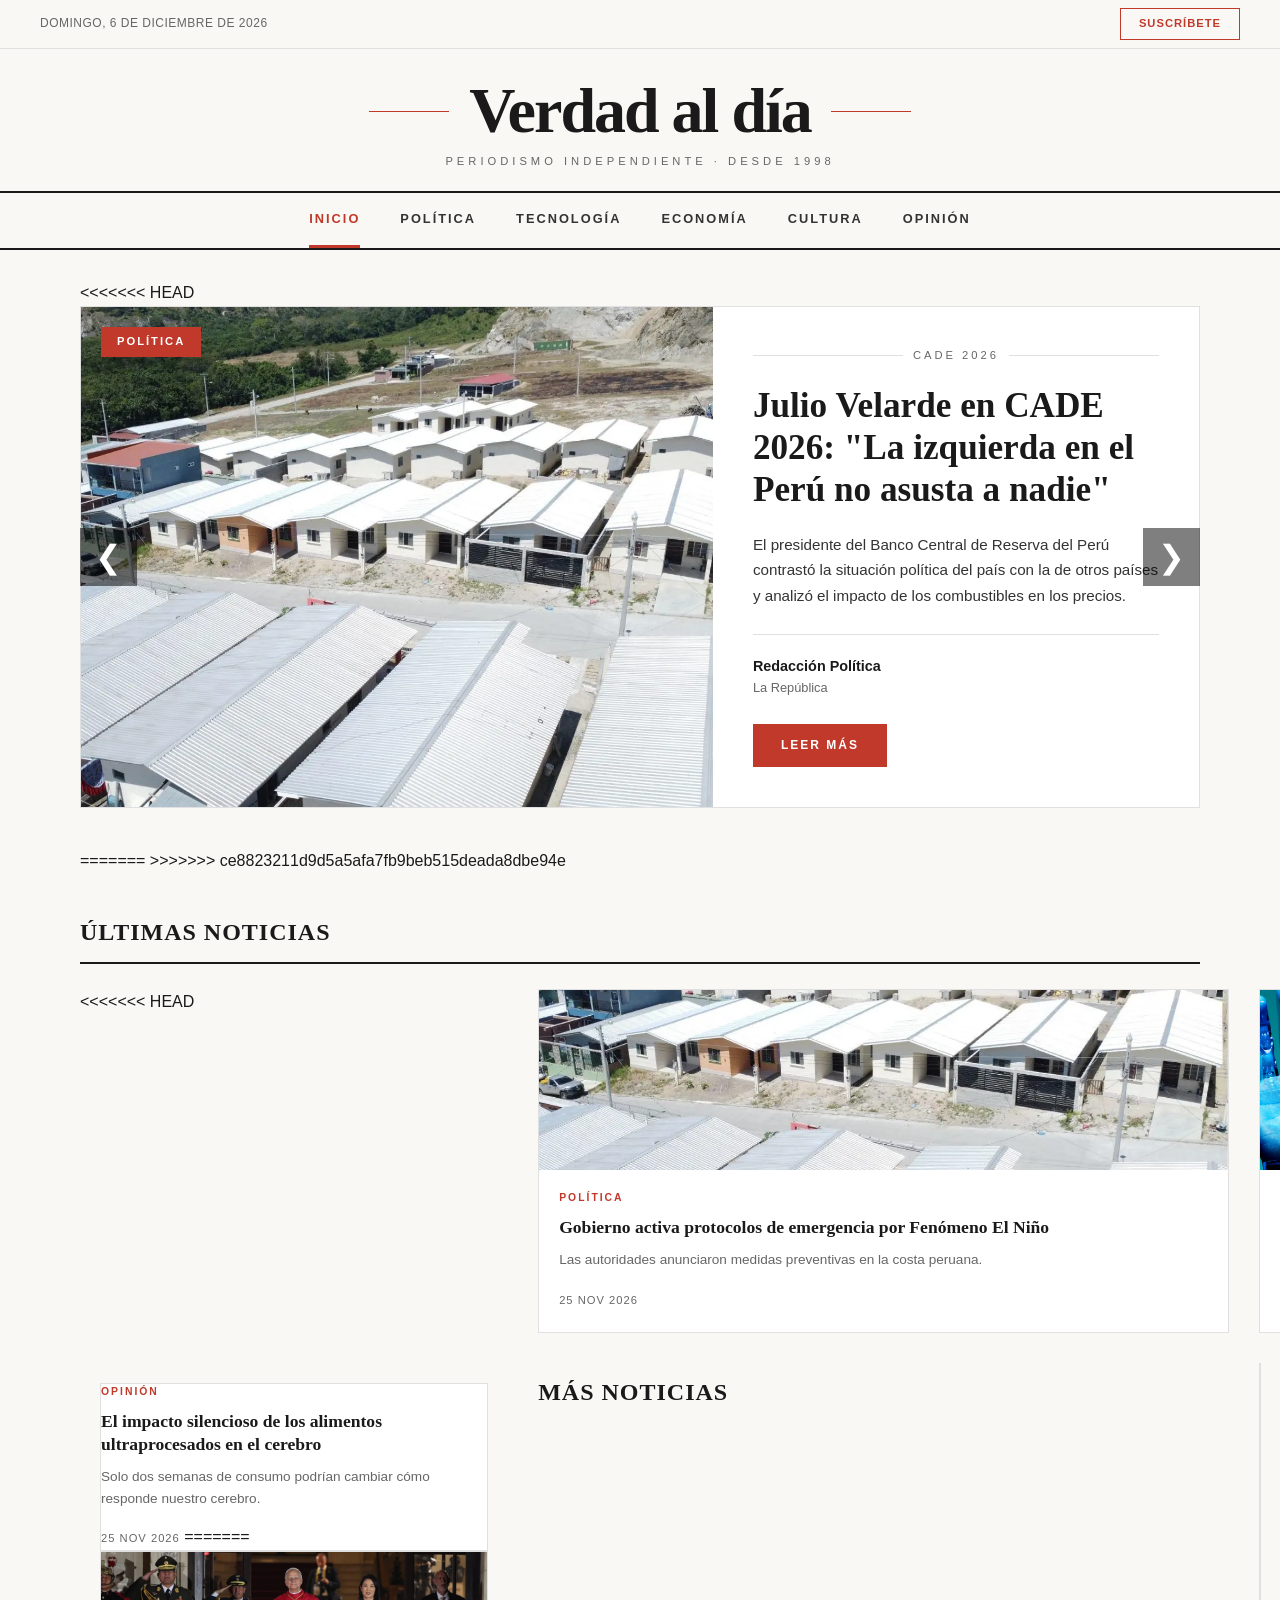
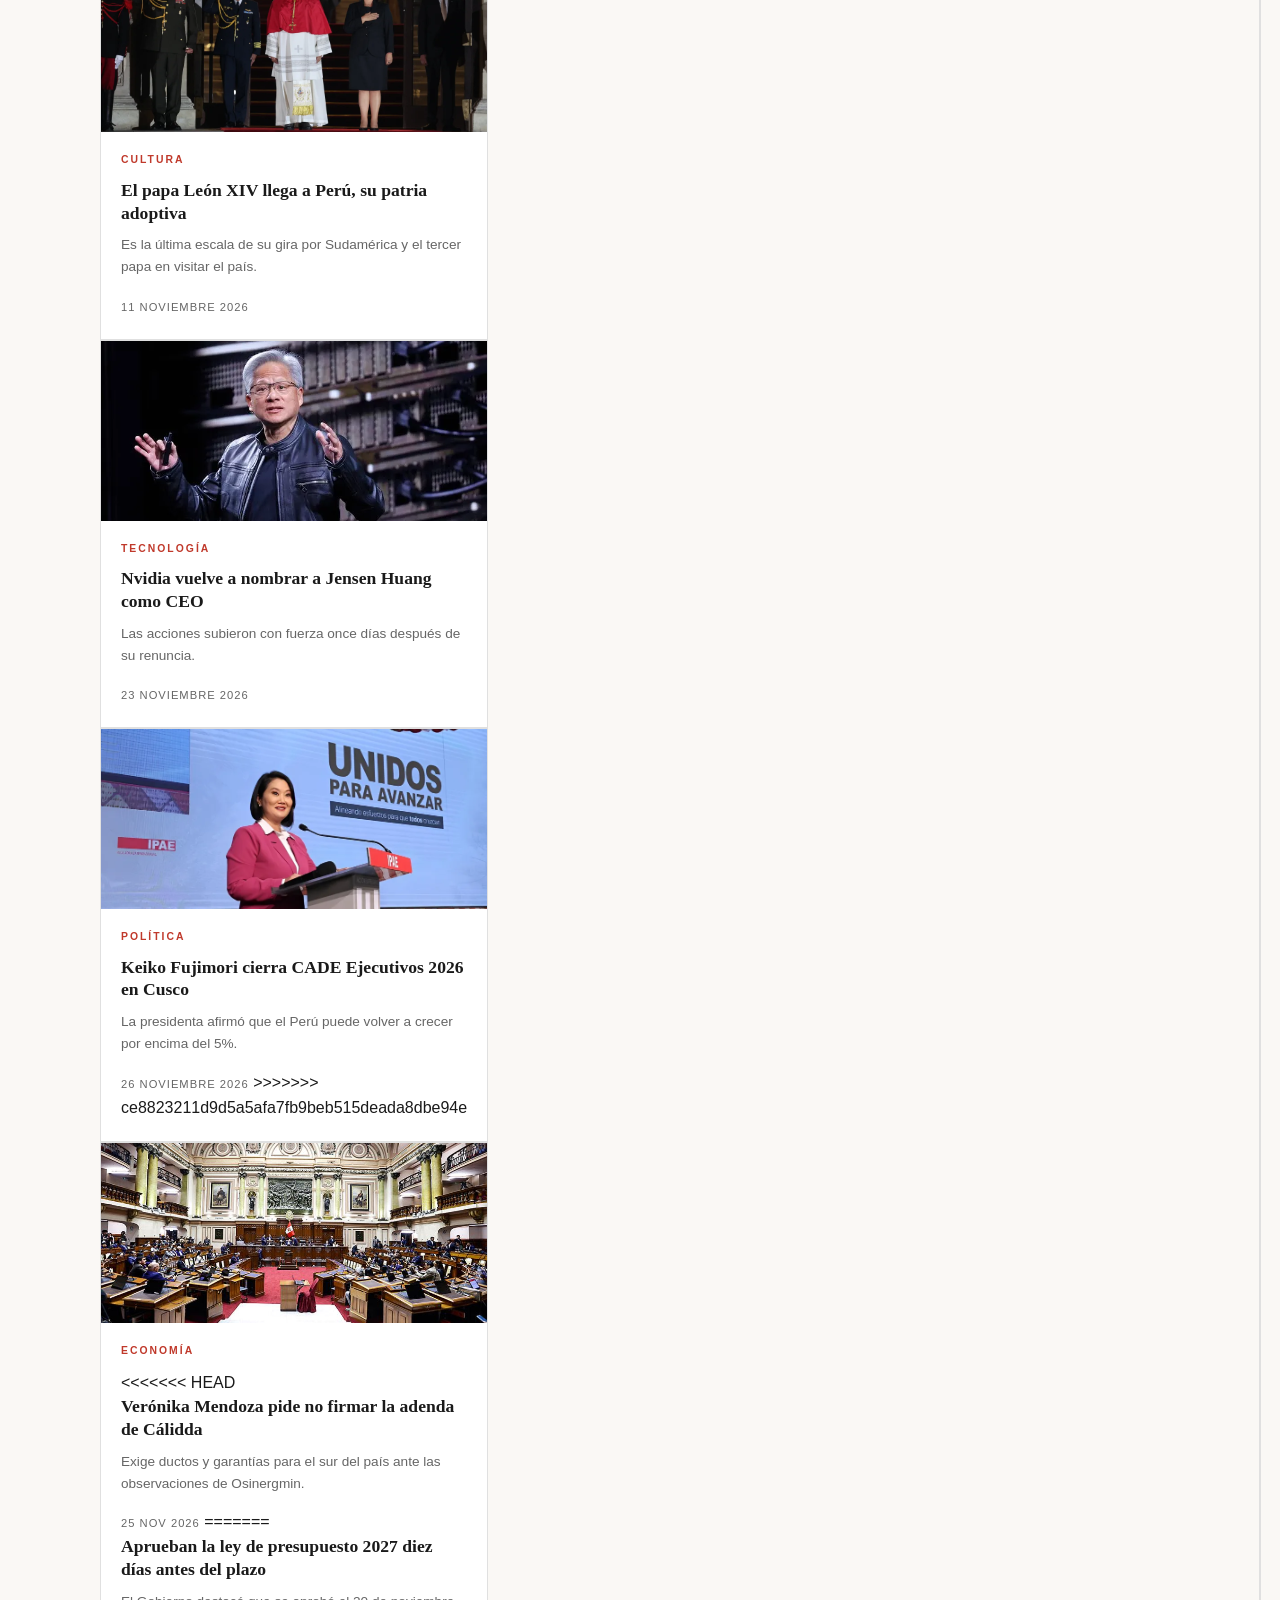
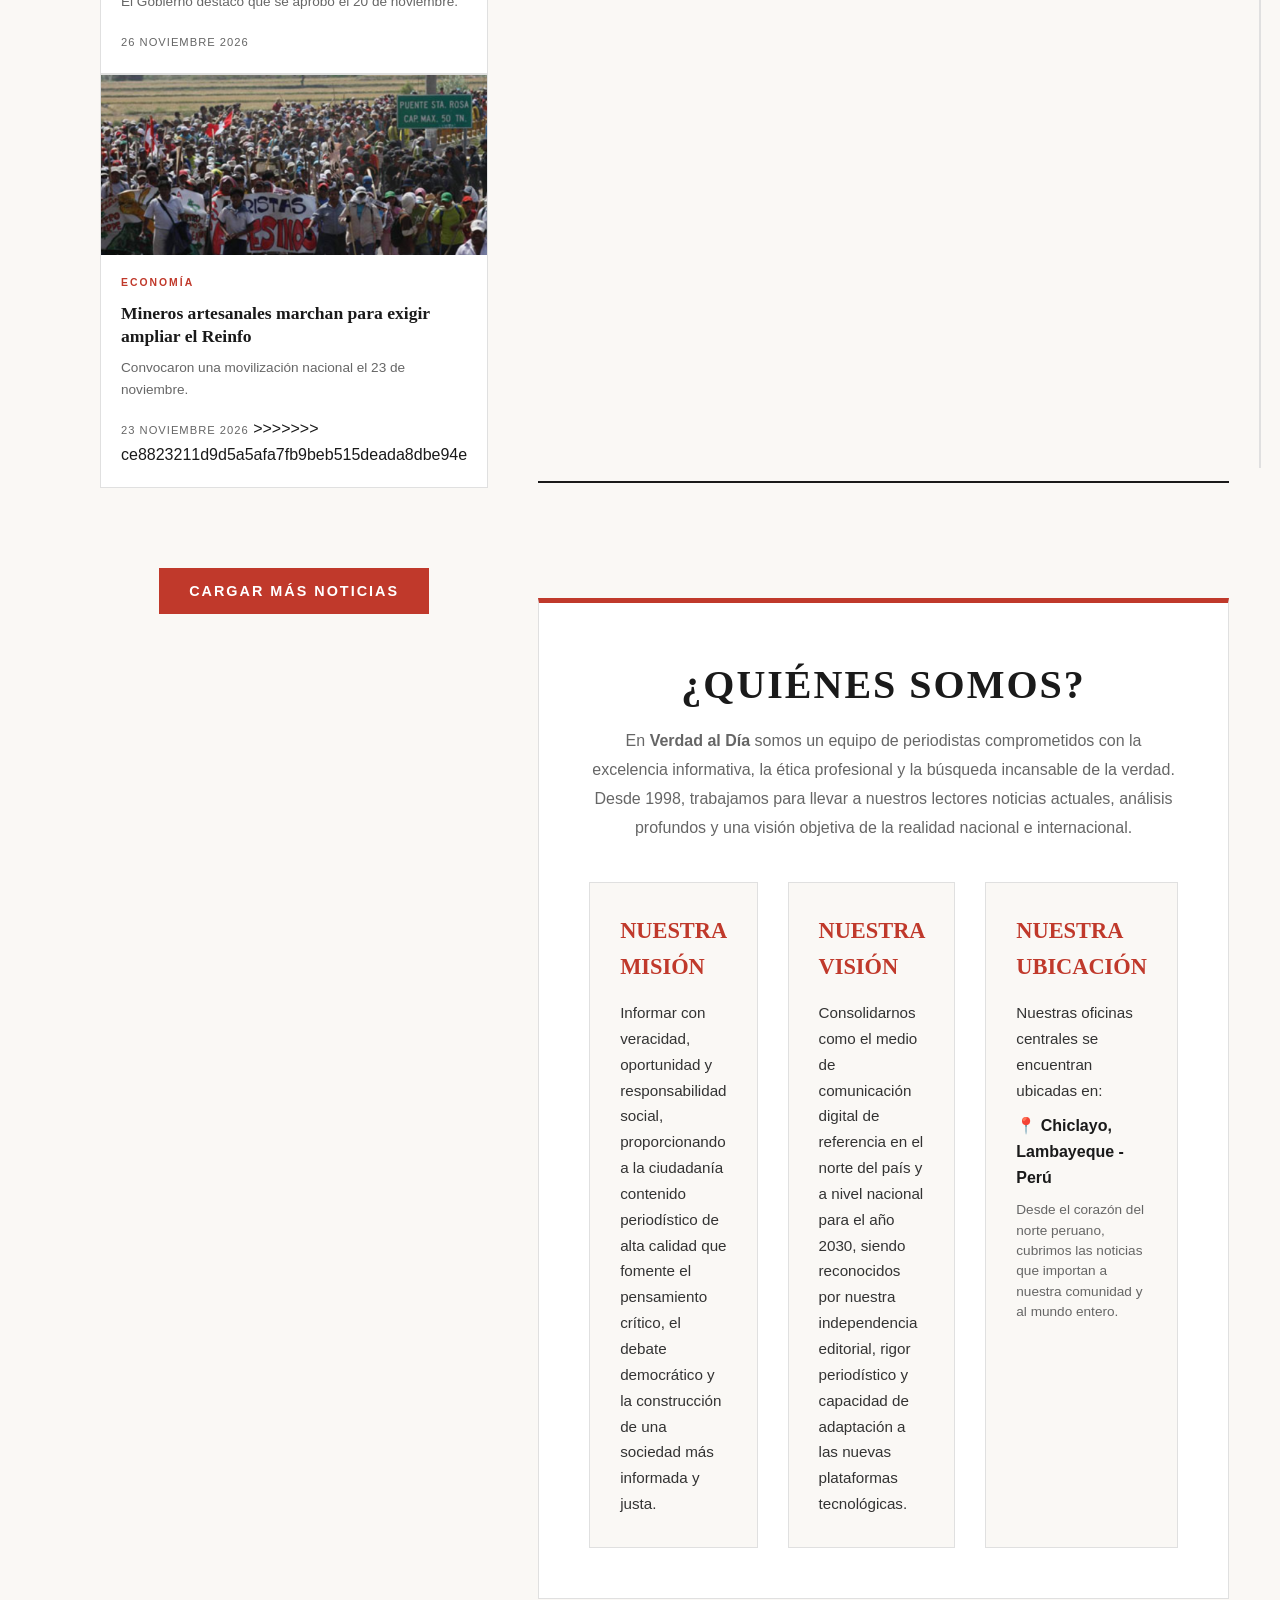
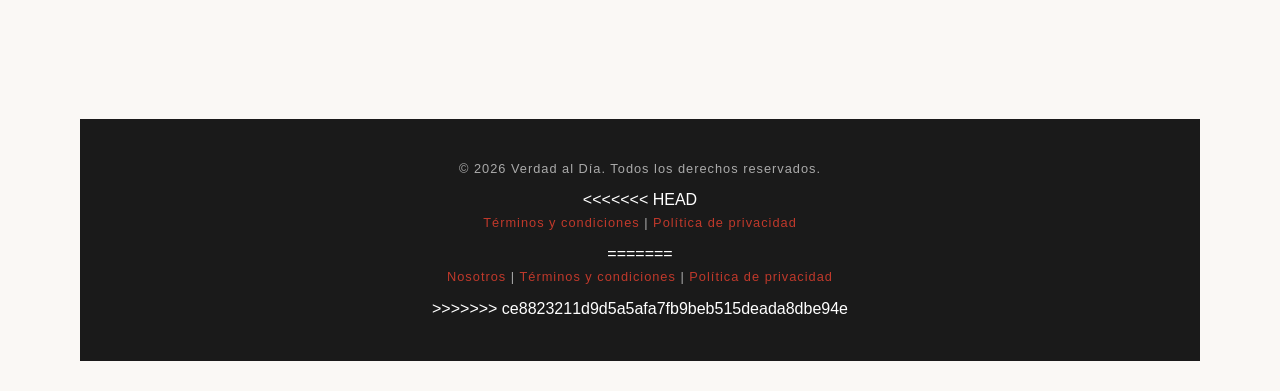
==== commit eed6729c: "actualizacion" ====
--- a/index.html
+++ b/index.html
@@ -35,6 +35,7 @@
 
     <!-- CONTENIDO PRINCIPAL -->
     <div class="container">
+<<<<<<< HEAD
         
         <!-- CARRUSEL DE NOTICIAS (HERO) -->
         <div class="carousel-wrapper">
@@ -111,9 +112,38 @@
         </div>
 
         <!-- PRIMERA SECCIÓN DE NOTICIAS -->
+=======
+
+        <!-- SECCIÓN HERO (Noticia Principal) -->
+        <section class="hero" id="hero">
+            <div class="hero-imagen" id="hero-imagen" style="background-image: url('images/papa-leon-xiv-llegada.jpg');">
+                <span class="badge-exclusiva" id="hero-badge">Exclusiva</span>
+
+                <button class="hero-flecha hero-prev" id="hero-prev" aria-label="Noticia anterior">&#10094;</button>
+                <button class="hero-flecha hero-next" id="hero-next" aria-label="Noticia siguiente">&#10095;</button>
+
+                <div class="hero-puntos" id="hero-puntos"></div>
+            </div>
+            <div class="hero-contenido">
+                <div class="etiqueta-seccion" id="hero-etiqueta">Cultura</div>
+                <h2 class="hero-titulo" id="hero-titulo">El papa León XIV llega a Perú, su patria adoptiva</h2>
+                <p class="hero-resumen" id="hero-resumen">El pontífice aterrizó en el Callao para iniciar su primera visita apostólica al país donde vivió más de veinte años y fue obispo de Chiclayo.</p>
+                <div class="hero-autor">
+                    <div class="nombre" id="hero-nombre">Redacción</div>
+                    <div class="cargo" id="hero-cargo">Equipo de Cultura</div>
+                </div>
+                <a href="cultura.html" class="btn-leer-mas" id="hero-enlace">Leer más</a>
+            </div>
+
+            <div class="hero-barra"><span id="hero-barra-progreso"></span></div>
+        </section>
+
+        <!-- SECCIÓN DE NOTICIAS (Grid de 6 Tarjetas) -->
+>>>>>>> ce8823211d9d5a5afa7fb9beb515deada8dbe94e
         <h2 class="seccion-titulo">Últimas Noticias</h2>
-        
+
         <div class="grid-noticias">
+<<<<<<< HEAD
             <a href="politica.html" class="card-noticia">
                 <div class="card-imagen" style="background-image: url('images/noticia-politica.jpg');"></div>
                 <div class="card-contenido">
@@ -131,16 +161,61 @@
                     <h3 class="card-titulo">El impacto silencioso de los alimentos ultraprocesados en el cerebro</h3>
                     <p class="card-resumen">Solo dos semanas de consumo podrían cambiar cómo responde nuestro cerebro.</p>
                     <span class="card-fecha">25 Nov 2026</span>
+=======
+            <a href="cultura.html" class="card-noticia">
+                <div class="card-imagen" style="background-image: url('images/papa-leon-xiv-llegada.jpg');"></div>
+                <div class="card-contenido">
+                    <div class="card-categoria">Cultura</div>
+                    <h3 class="card-titulo">El papa León XIV llega a Perú, su patria adoptiva</h3>
+                    <p class="card-resumen">Es la última escala de su gira por Sudamérica y el tercer papa en visitar el país.</p>
+                    <span class="card-fecha">11 Noviembre 2026</span>
+                </div>
+            </a>
+
+            <a href="tecnologia.html" class="card-noticia">
+                <div class="card-imagen" style="background-image: url('images/nvidia-huang-regresa.jpg');"></div>
+                <div class="card-contenido">
+                    <div class="card-categoria">Tecnología</div>
+                    <h3 class="card-titulo">Nvidia vuelve a nombrar a Jensen Huang como CEO</h3>
+                    <p class="card-resumen">Las acciones subieron con fuerza once días después de su renuncia.</p>
+                    <span class="card-fecha">23 Noviembre 2026</span>
+                </div>
+            </a>
+
+            <a href="politica.html" class="card-noticia">
+                <div class="card-imagen" style="background-image: url('images/keiko-cade-2026.jpg');"></div>
+                <div class="card-contenido">
+                    <div class="card-categoria">Política</div>
+                    <h3 class="card-titulo">Keiko Fujimori cierra CADE Ejecutivos 2026 en Cusco</h3>
+                    <p class="card-resumen">La presidenta afirmó que el Perú puede volver a crecer por encima del 5%.</p>
+                    <span class="card-fecha">26 Noviembre 2026</span>
+>>>>>>> ce8823211d9d5a5afa7fb9beb515deada8dbe94e
                 </div>
             </a>
 
             <a href="economia.html" class="card-noticia">
-                <div class="card-imagen" style="background-image: url('images/noticia-economia.jpg');"></div>
+                <div class="card-imagen" style="background-image: url('images/presupuesto-2027.jpg');"></div>
                 <div class="card-contenido">
                     <div class="card-categoria">Economía</div>
+<<<<<<< HEAD
                     <h3 class="card-titulo">Verónika Mendoza pide no firmar la adenda de Cálidda</h3>
                     <p class="card-resumen">Exige ductos y garantías para el sur del país ante las observaciones de Osinergmin.</p>
                     <span class="card-fecha">25 Nov 2026</span>
+=======
+                    <h3 class="card-titulo">Aprueban la ley de presupuesto 2027 diez días antes del plazo</h3>
+                                        <p class="card-resumen">El Gobierno destacó que se aprobó el 20 de noviembre.</p>
+                    <span class="card-fecha">26 Noviembre 2026</span>
+                </div>
+            </a>
+
+            <a href="economia.html" class="card-noticia">
+                <div class="card-imagen" style="background-image: url('images/mineros-reinfo.jpg');"></div>
+                <div class="card-contenido">
+                    <div class="card-categoria">Economía</div>
+                    <h3 class="card-titulo">Mineros artesanales marchan para exigir ampliar el Reinfo</h3>
+                    <p class="card-resumen">Convocaron una movilización nacional el 23 de noviembre.</p>
+                    <span class="card-fecha">23 Noviembre 2026</span>
+>>>>>>> ce8823211d9d5a5afa7fb9beb515deada8dbe94e
                 </div>
             </a>
         </div>
@@ -319,8 +394,13 @@
     <!-- FOOTER -->
     <footer class="footer">
         <p>&copy; 2026 Verdad al Día. Todos los derechos reservados.</p>
+<<<<<<< HEAD
         <p><a href="#">Términos y condiciones</a> | <a href="#">Política de privacidad</a></p>
         
+=======
+       <p><a href="nosotros.html">Nosotros</a> | <a href="#">Términos y condiciones</a> | <a href="#">Política de privacidad</a></p>
+
+>>>>>>> ce8823211d9d5a5afa7fb9beb515deada8dbe94e
         <button id="btnCerrarSesion" style="display: none; margin-top: 15px; background-color: var(--gris-oscuro); color: white; border: none; padding: 6px 15px; font-size: 0.7rem; cursor: pointer; letter-spacing: 1px; text-transform: uppercase;">
             Cerrar Sesión
         </button>
--- a/css/index.css
+++ b/css/index.css
@@ -33,6 +33,7 @@
 @media (max-width: 900px) {
     .hero { grid-template-columns: 1fr; }
     .grid-noticias { grid-template-columns: 1fr; }
+<<<<<<< HEAD
 } 
 /* ============================================
    CARRUSEL DE NOTICIAS (HERO)
@@ -184,4 +185,78 @@
     .hero { grid-template-columns: 1fr; }
     .grid-noticias { grid-template-columns: 1fr; }
     .carousel-btn { top: 30%; } /* Ajuste para móviles */
+=======
+}
+.hero {
+    transition: opacity 0.5s ease;
+}
+.hero.hero-fade {
+    opacity: 0;
+}
+/* ---------- CONTROLES DEL HERO ---------- */
+.hero { position: relative; }
+
+.hero-flecha {
+    position: absolute;
+    top: 50%;
+    transform: translateY(-50%);
+    width: 44px;
+    height: 44px;
+    border: none;
+    background-color: rgba(0, 0, 0, 0.5);
+    color: #fff;
+    font-size: 1.2rem;
+    cursor: pointer;
+    transition: background-color 0.3s ease;
+    z-index: 2;
+}
+.hero-flecha:hover { background-color: var(--rojo); }
+.hero-prev { left: 0; }
+.hero-next { right: 0; }
+
+.hero-puntos {
+    position: absolute;
+    bottom: 20px;
+    left: 50%;
+    transform: translateX(-50%);
+    display: flex;
+    gap: 10px;
+    z-index: 2;
+}
+.hero-punto {
+    width: 12px;
+    height: 12px;
+    border-radius: 50%;
+    border: 2px solid #fff;
+    background: transparent;
+    padding: 0;
+    cursor: pointer;
+    transition: background-color 0.3s ease, transform 0.3s ease;
+}
+.hero-punto:hover { transform: scale(1.2); }
+.hero-punto.activo { background-color: var(--rojo); border-color: var(--rojo); }
+
+.hero-barra {
+    position: absolute;
+    bottom: 0;
+    left: 0;
+    width: 100%;
+    height: 4px;
+    background-color: rgba(0, 0, 0, 0.1);
+}
+.hero-barra span {
+    display: block;
+    height: 100%;
+    width: 0;
+    background-color: var(--rojo);
+}
+.hero-barra span.correr {
+    animation: llenarBarra 6s linear forwards; /* mismo tiempo que TIEMPO en JS */
+}
+.hero:hover .hero-barra span { animation-play-state: paused; }
+
+@keyframes llenarBarra {
+    from { width: 0; }
+    to   { width: 100%; }
+>>>>>>> ce8823211d9d5a5afa7fb9beb515deada8dbe94e
 }
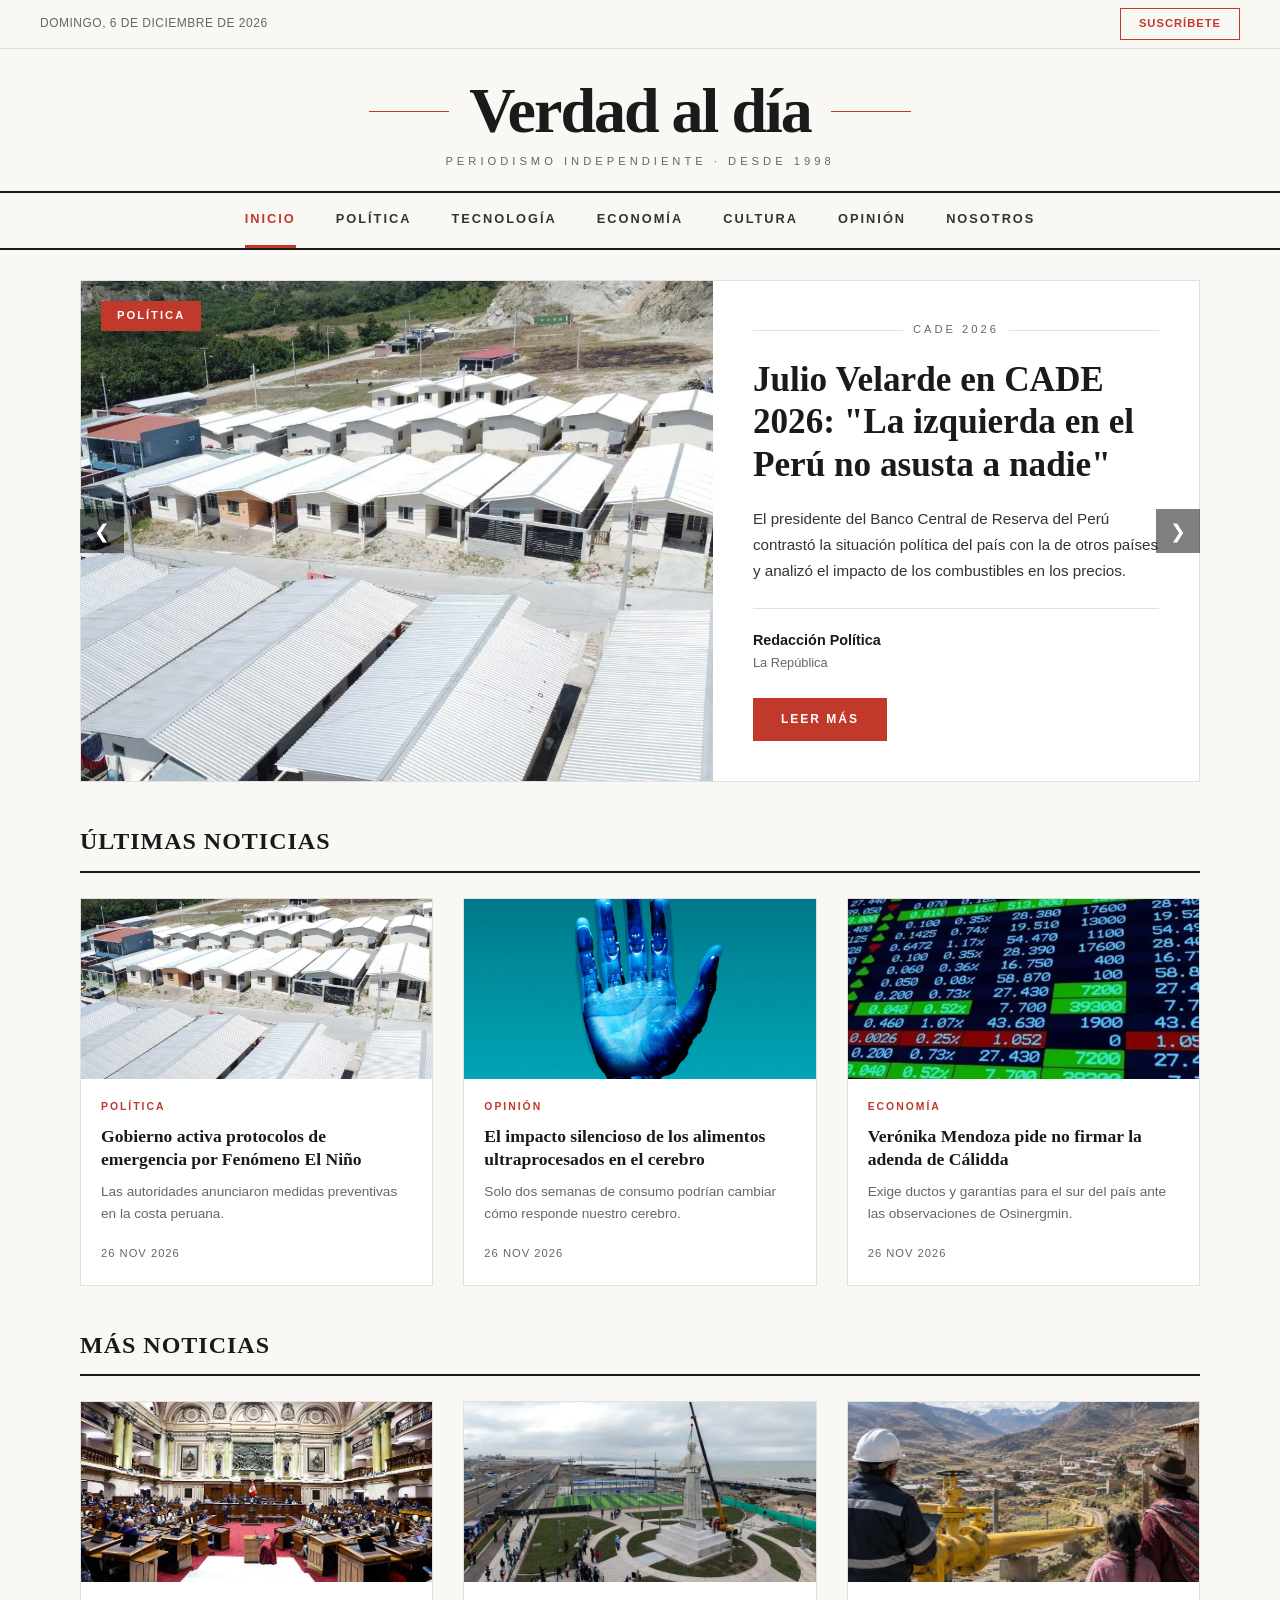
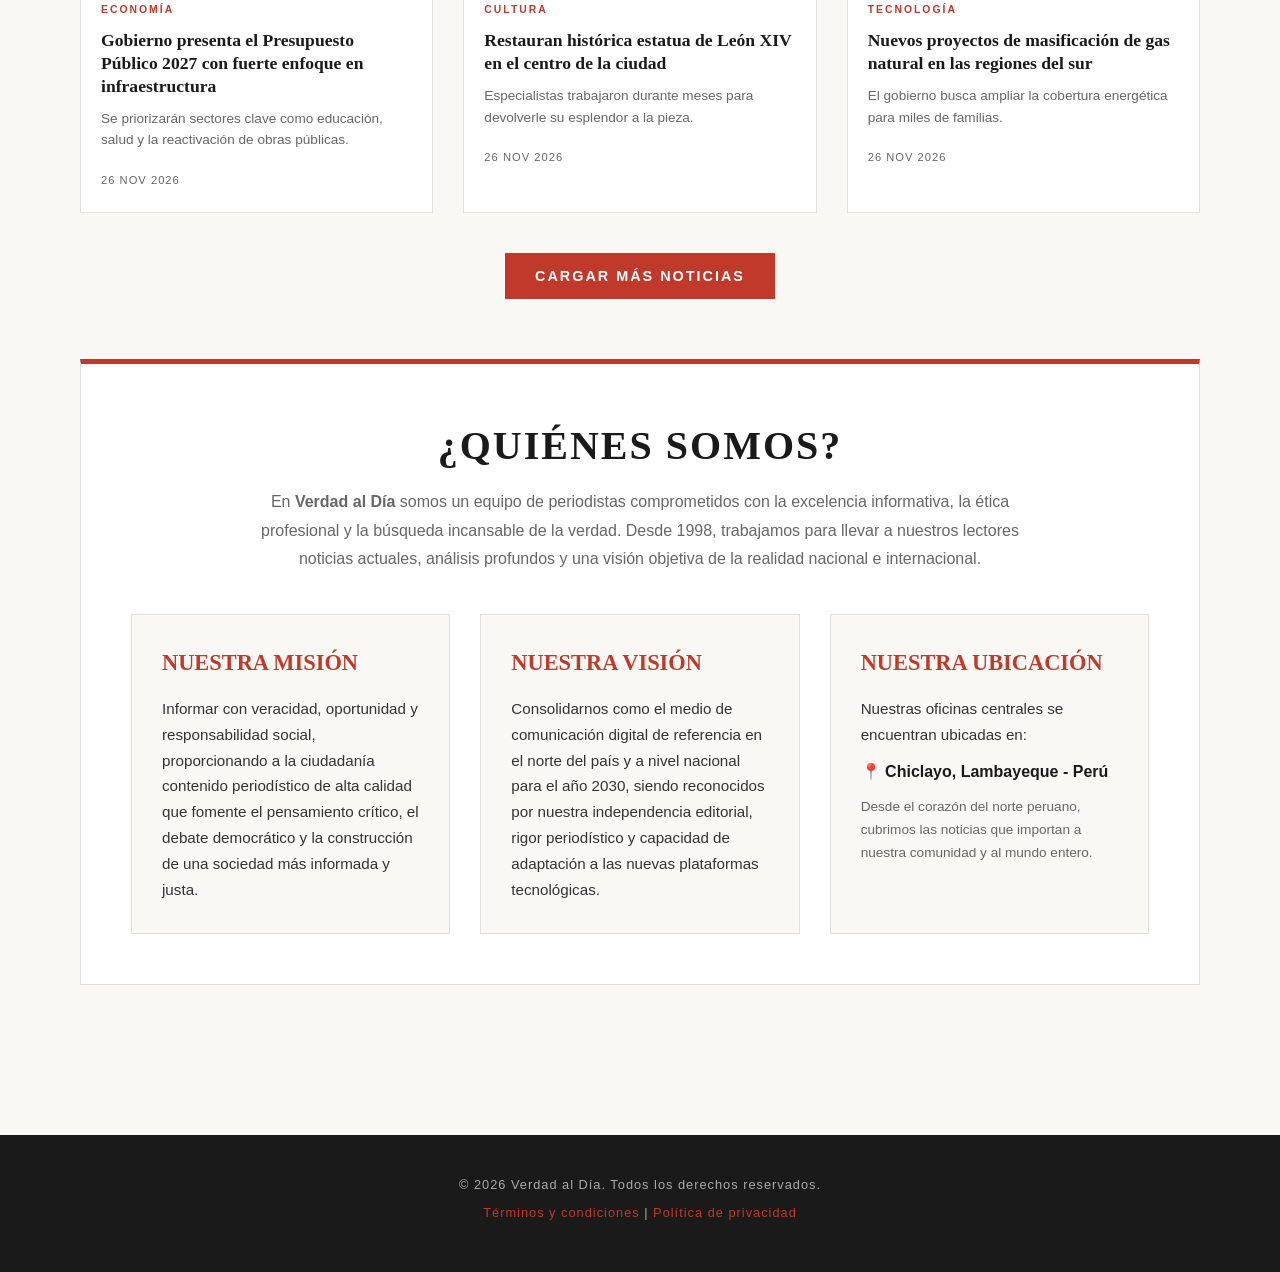
==== commit 955b04f2: "actualizacion, mejora y arreglo de imagenes" ====
--- a/index.html
+++ b/index.html
@@ -8,19 +8,16 @@
     <link rel="stylesheet" href="css/index.css">
 </head>
 <body>
-
     <!-- TOP BAR -->
     <div class="top-bar">
         <span class="fecha" id="fecha-hoy">Cargando fecha...</span>
         <a href="#" class="btn-suscribete">Suscríbete</a>
     </div>
-
     <!-- HEADER -->
     <header class="header">
         <a href="index.html" class="logo">Verdad al día</a>
         <p class="slogan">Periodismo independiente · Desde 1998</p>
     </header>
-
     <!-- NAVEGACIÓN -->
     <nav class="nav-principal">
         <ul>
@@ -30,19 +27,17 @@
             <li><a href="economia.html">Economía</a></li>
             <li><a href="cultura.html">Cultura</a></li>
             <li><a href="opinion.html">Opinión</a></li>
+            <li><a href="nosotros.html">Nosotros</a></li>
         </ul>
     </nav>
-
     <!-- CONTENIDO PRINCIPAL -->
     <div class="container">
-<<<<<<< HEAD
         
         <!-- CARRUSEL DE NOTICIAS (HERO) -->
         <div class="carousel-wrapper">
-            <button class="carousel-btn btn-prev" id="prevBtn">&#10094;</button>
-            <button class="carousel-btn btn-next" id="nextBtn">&#10095;</button>
-
-            <!-- Slide 1: Política -->
+            <button class="carousel-btn btn-prev hero-prev">&#10094;</button>
+            <button class="carousel-btn btn-next hero-next">&#10095;</button>
+            <!-- Slide 1 -->
             <section class="hero activo">
                 <div class="hero-imagen" style="background-image: url('images/noticia-politica.jpg');">
                     <span class="badge-exclusiva">Política</span>
@@ -58,221 +53,164 @@
                     <a href="politica.html" class="btn-leer-mas">Leer más</a>
                 </div>
             </section>
-
-            <!-- Slide 2: Economía -->
+            <!-- Slide 2 -->
             <section class="hero">
-                <div class="hero-imagen" style="background-image: url('images/noticia-economia.jpg');">
-                    <span class="badge-exclusiva">Economía</span>
+                <div class="hero-imagen" style="background-image: url('images/keiko-cade-2026.jpg');">
+                    <span class="badge-exclusiva">Política</span>
                 </div>
                 <div class="hero-contenido">
-                    <div class="etiqueta-seccion">Minería</div>
-                    <h2 class="hero-titulo">Minería ilegal ya igualaría la producción de oro formal en el Perú, advierte la SNMPE</h2>
-                    <p class="hero-resumen">Gonzalo Quijandría, vicepresidente de la SNMPE, alertó que la actividad ilegal amenaza las inversiones. El gremio exige al Congreso aprobar la Ley MAPE.</p>
+                    <div class="etiqueta-seccion">Actualidad</div>
+                    <h2 class="hero-titulo">Keiko Fujimori sorprende en CADE 2026 con propuestas para la reactivación económica</h2>
+                    <p class="hero-resumen">La lideresa política presentó un plan enfocado en la inversión privada y la generación de empleo formal, generando diversas reacciones en el sector empresarial.</p>
                     <div class="hero-autor">
-                        <div class="nombre">Sección Economía</div>
+                        <div class="nombre">Sección Política</div>
                         <div class="cargo">La República</div>
                     </div>
-                    <a href="economia.html" class="btn-leer-mas">Leer más</a>
+                    <a href="politica.html" class="btn-leer-mas">Leer más</a>
                 </div>
             </section>
-
-            <!-- Slide 3: Ciencia -->
+            <!-- Slide 3 -->
             <section class="hero">
-                <div class="hero-imagen" style="background-image: url('images/noticia-tecnologia.jpg');">
-                    <span class="badge-exclusiva">Ciencia</span>
+                <div class="hero-imagen" style="background-image: url('images/nvidia-huang-regresa.jpg');">
+                    <span class="badge-exclusiva">Tecnología</span>
                 </div>
                 <div class="hero-contenido">
-                    <div class="etiqueta-seccion">Espacio</div>
-                    <h2 class="hero-titulo">China acopla con éxito la nave Shenzhou-24 a la estación espacial Tiangong</h2>
-                    <p class="hero-resumen">La tripulación realizará más de 90 experimentos, entre ellos los efectos de los vuelos espaciales sobre las semillas de quinua. Lleva a su primer astronauta extranjero.</p>
+                    <div class="etiqueta-seccion">Innovación</div>
+                    <h2 class="hero-titulo">Nvidia y su regreso triunfal: El nuevo chip que revolucionará la IA</h2>
+                    <p class="hero-resumen">La compañía tecnológica presentó su arquitectura más avanzada, prometiendo un salto cuántico en el procesamiento de inteligencia artificial para la próxima década.</p>
                     <div class="hero-autor">
-                        <div class="nombre">Ciencia y Tecnología</div>
+                        <div class="nombre">Sección Tecnología</div>
                         <div class="cargo">La República</div>
                     </div>
                     <a href="tecnologia.html" class="btn-leer-mas">Leer más</a>
                 </div>
             </section>
-
-            <!-- Slide 4: Mundo -->
+            <!-- Slide 4 -->
             <section class="hero">
-                <div class="hero-imagen" style="background-image: url('images/noticia-cultura.jpg');">
+                <div class="hero-imagen" style="background-image: url('images/papa-leon-xiv-llegada.jpg');">
                     <span class="badge-exclusiva">Mundo</span>
                 </div>
                 <div class="hero-contenido">
-                    <div class="etiqueta-seccion">Groenlandia</div>
-                    <h2 class="hero-titulo">Los sismómetros captaron una señal que se repetía cada 92 segundos durante 9 días</h2>
-                    <p class="hero-resumen">El deshielo de un glaciar provocó el derrumbe de una montaña en Groenlandia, generando una onda oscilante que sacudió los detectores sísmicos de todo el planeta.</p>
+                    <div class="etiqueta-seccion">Religión</div>
+                    <h2 class="hero-titulo">El Papa León XIV llega al Perú en una visita pastoral histórica</h2>
+                    <p class="hero-resumen">Miles de fieles recibieron al sumo pontífice en su llegada, quien trae un mensaje de esperanza y unidad para toda la región latinoamericana.</p>
                     <div class="hero-autor">
-                        <div class="nombre">Sección Ciencia</div>
+                        <div class="nombre">Sección Mundo</div>
                         <div class="cargo">La República</div>
                     </div>
                     <a href="cultura.html" class="btn-leer-mas">Leer más</a>
                 </div>
             </section>
         </div>
-
         <!-- PRIMERA SECCIÓN DE NOTICIAS -->
-=======
-
-        <!-- SECCIÓN HERO (Noticia Principal) -->
-        <section class="hero" id="hero">
-            <div class="hero-imagen" id="hero-imagen" style="background-image: url('images/papa-leon-xiv-llegada.jpg');">
-                <span class="badge-exclusiva" id="hero-badge">Exclusiva</span>
-
-                <button class="hero-flecha hero-prev" id="hero-prev" aria-label="Noticia anterior">&#10094;</button>
-                <button class="hero-flecha hero-next" id="hero-next" aria-label="Noticia siguiente">&#10095;</button>
-
-                <div class="hero-puntos" id="hero-puntos"></div>
-            </div>
-            <div class="hero-contenido">
-                <div class="etiqueta-seccion" id="hero-etiqueta">Cultura</div>
-                <h2 class="hero-titulo" id="hero-titulo">El papa León XIV llega a Perú, su patria adoptiva</h2>
-                <p class="hero-resumen" id="hero-resumen">El pontífice aterrizó en el Callao para iniciar su primera visita apostólica al país donde vivió más de veinte años y fue obispo de Chiclayo.</p>
-                <div class="hero-autor">
-                    <div class="nombre" id="hero-nombre">Redacción</div>
-                    <div class="cargo" id="hero-cargo">Equipo de Cultura</div>
-                </div>
-                <a href="cultura.html" class="btn-leer-mas" id="hero-enlace">Leer más</a>
-            </div>
-
-            <div class="hero-barra"><span id="hero-barra-progreso"></span></div>
-        </section>
-
-        <!-- SECCIÓN DE NOTICIAS (Grid de 6 Tarjetas) -->
->>>>>>> ce8823211d9d5a5afa7fb9beb515deada8dbe94e
         <h2 class="seccion-titulo">Últimas Noticias</h2>
-
+        
         <div class="grid-noticias">
-<<<<<<< HEAD
             <a href="politica.html" class="card-noticia">
                 <div class="card-imagen" style="background-image: url('images/noticia-politica.jpg');"></div>
                 <div class="card-contenido">
                     <div class="card-categoria">Política</div>
                     <h3 class="card-titulo">Gobierno activa protocolos de emergencia por Fenómeno El Niño</h3>
                     <p class="card-resumen">Las autoridades anunciaron medidas preventivas en la costa peruana.</p>
-                    <span class="card-fecha">25 Nov 2026</span>
-                </div>
-            </a>
-
+                    <span class="card-fecha">26 Nov 2026</span>
+                </div>
+            </a>
             <a href="opinion.html" class="card-noticia">
                 <div class="card-imagen" style="background-image: url('images/noticia-opinion.jpg');"></div>
                 <div class="card-contenido">
                     <div class="card-categoria">Opinión</div>
                     <h3 class="card-titulo">El impacto silencioso de los alimentos ultraprocesados en el cerebro</h3>
                     <p class="card-resumen">Solo dos semanas de consumo podrían cambiar cómo responde nuestro cerebro.</p>
-                    <span class="card-fecha">25 Nov 2026</span>
-=======
-            <a href="cultura.html" class="card-noticia">
-                <div class="card-imagen" style="background-image: url('images/papa-leon-xiv-llegada.jpg');"></div>
-                <div class="card-contenido">
-                    <div class="card-categoria">Cultura</div>
-                    <h3 class="card-titulo">El papa León XIV llega a Perú, su patria adoptiva</h3>
-                    <p class="card-resumen">Es la última escala de su gira por Sudamérica y el tercer papa en visitar el país.</p>
-                    <span class="card-fecha">11 Noviembre 2026</span>
-                </div>
-            </a>
-
-            <a href="tecnologia.html" class="card-noticia">
-                <div class="card-imagen" style="background-image: url('images/nvidia-huang-regresa.jpg');"></div>
-                <div class="card-contenido">
-                    <div class="card-categoria">Tecnología</div>
-                    <h3 class="card-titulo">Nvidia vuelve a nombrar a Jensen Huang como CEO</h3>
-                    <p class="card-resumen">Las acciones subieron con fuerza once días después de su renuncia.</p>
-                    <span class="card-fecha">23 Noviembre 2026</span>
-                </div>
-            </a>
-
-            <a href="politica.html" class="card-noticia">
-                <div class="card-imagen" style="background-image: url('images/keiko-cade-2026.jpg');"></div>
-                <div class="card-contenido">
-                    <div class="card-categoria">Política</div>
-                    <h3 class="card-titulo">Keiko Fujimori cierra CADE Ejecutivos 2026 en Cusco</h3>
-                    <p class="card-resumen">La presidenta afirmó que el Perú puede volver a crecer por encima del 5%.</p>
-                    <span class="card-fecha">26 Noviembre 2026</span>
->>>>>>> ce8823211d9d5a5afa7fb9beb515deada8dbe94e
-                </div>
-            </a>
-
+                    <span class="card-fecha">26 Nov 2026</span>
+                </div>
+            </a>
             <a href="economia.html" class="card-noticia">
-                <div class="card-imagen" style="background-image: url('images/presupuesto-2027.jpg');"></div>
+                <div class="card-imagen" style="background-image: url('images/noticia-economia.jpg');"></div>
                 <div class="card-contenido">
                     <div class="card-categoria">Economía</div>
-<<<<<<< HEAD
                     <h3 class="card-titulo">Verónika Mendoza pide no firmar la adenda de Cálidda</h3>
                     <p class="card-resumen">Exige ductos y garantías para el sur del país ante las observaciones de Osinergmin.</p>
-                    <span class="card-fecha">25 Nov 2026</span>
-=======
-                    <h3 class="card-titulo">Aprueban la ley de presupuesto 2027 diez días antes del plazo</h3>
-                                        <p class="card-resumen">El Gobierno destacó que se aprobó el 20 de noviembre.</p>
-                    <span class="card-fecha">26 Noviembre 2026</span>
-                </div>
-            </a>
-
-            <a href="economia.html" class="card-noticia">
-                <div class="card-imagen" style="background-image: url('images/mineros-reinfo.jpg');"></div>
-                <div class="card-contenido">
-                    <div class="card-categoria">Economía</div>
-                    <h3 class="card-titulo">Mineros artesanales marchan para exigir ampliar el Reinfo</h3>
-                    <p class="card-resumen">Convocaron una movilización nacional el 23 de noviembre.</p>
-                    <span class="card-fecha">23 Noviembre 2026</span>
->>>>>>> ce8823211d9d5a5afa7fb9beb515deada8dbe94e
-                </div>
-            </a>
-        </div>
-
+                    <span class="card-fecha">26 Nov 2026</span>
+                </div>
+            </a>
+        </div>
         <!-- SEGUNDA SECCIÓN DE NOTICIAS -->
         <h2 class="seccion-titulo" style="margin-top: 10px;">Más Noticias</h2>
         
         <div class="grid-noticias">
             <a href="economia.html" class="card-noticia">
-                <div class="card-imagen" style="background-image: url('images/noticia-economia.jpg');"></div>
+                <div class="card-imagen" style="background-image: url('images/presupuesto-2027.jpg');"></div>
                 <div class="card-contenido">
                     <div class="card-categoria">Economía</div>
-                    <h3 class="card-titulo">BCRP lanza nueva moneda de plata de S/1 por los 300 años de convento en Junín</h3>
-                    <p class="card-resumen">Esta moneda, de emisión limitada a 5.000 unidades, rinde homenaje a la fundación del convento en 1725.</p>
-                    <span class="card-fecha">26 Nov 2026</span>
-                </div>
-            </a>
-
+                    <h3 class="card-titulo">Gobierno presenta el Presupuesto Público 2027 con fuerte enfoque en infraestructura</h3>
+                    <p class="card-resumen">Se priorizarán sectores clave como educación, salud y la reactivación de obras públicas.</p>
+                    <span class="card-fecha">26 Nov 2026</span>
+                </div>
+            </a>
             <a href="cultura.html" class="card-noticia">
-                <div class="card-imagen" style="background-image: url('images/noticia-cultura.jpg');"></div>
-                <div class="card-contenido">
-                    <div class="card-categoria">Sociedad</div>
-                    <h3 class="card-titulo">“Lo lograste”: Gael, el niño de 10 años que venció el cáncer y emociona a miles</h3>
-                    <p class="card-resumen">Pequeño culminó su tratamiento contra un linfoma de Hodgkin y celebró junto a sus padres y médicos.</p>
-                    <span class="card-fecha">26 Nov 2026</span>
-                </div>
-            </a>
-
+                <div class="card-imagen" style="background-image: url('images/estatua-leon-xiv.jpg');"></div>
+                <div class="card-contenido">
+                    <div class="card-categoria">Cultura</div>
+                    <h3 class="card-titulo">Restauran histórica estatua de León XIV en el centro de la ciudad</h3>
+                    <p class="card-resumen">Especialistas trabajaron durante meses para devolverle su esplendor a la pieza.</p>
+                    <span class="card-fecha">26 Nov 2026</span>
+                </div>
+            </a>
             <a href="tecnologia.html" class="card-noticia">
-                <div class="card-imagen" style="background-image: url('images/noticia-tecnologia.jpg');"></div>
-                <div class="card-contenido">
-                    <div class="card-categoria">Ciencia</div>
-                    <h3 class="card-titulo">Hallan una estrella que gira 261 veces por segundo y revela una nueva forma de explorar el universo</h3>
-                    <p class="card-resumen">Este hallazgo promete agilizar la detección de sistemas binarios en rayos gamma.</p>
-                    <span class="card-fecha">26 Nov 2026</span>
-                </div>
-            </a>
-        </div>
-
+                <div class="card-imagen" style="background-image: url('images/gas-natural-regiones.jpg');"></div>
+                <div class="card-contenido">
+                    <div class="card-categoria">Tecnología</div>
+                    <h3 class="card-titulo">Nuevos proyectos de masificación de gas natural en las regiones del sur</h3>
+                    <p class="card-resumen">El gobierno busca ampliar la cobertura energética para miles de familias.</p>
+                    <span class="card-fecha">26 Nov 2026</span>
+                </div>
+            </a>
+        </div>
         <!-- CONTENEDOR OCULTO CON 6 NOTICIAS MÁS -->
         <div id="noticias-ocultas" style="display: none; margin-top: 30px;">
             <div class="grid-noticias">
                 <a href="economia.html" class="card-noticia">
-                    <div class="card-imagen" style="background-image: url('images/noticia-economia.jpg');"></div>
+                    <div class="card-imagen" style="background-image: url('images/mineros-reinfo.jpg');"></div>
                     <div class="card-contenido">
                         <div class="card-categoria">Economía</div>
                         <h3 class="card-titulo">Elmer Cuba anuncia nueva ley de inversión pública: “Se nos fue la mano” con las obras paralizadas</h3>
-                        <p class="card-resumen">El ministro de Economía cuestionó la falta de controles sobre los proyectos ejecutados por los gobiernos regionales.</p>
-                        <span class="card-fecha">26 Nov 2026</span>
-                    </div>
-                </a>
-                <a href="economia.html" class="card-noticia">
-                    <div class="card-imagen" style="background-image: url('images/noticia-economia.jpg');"></div>
-                    <div class="card-contenido">
-                        <div class="card-categoria">Economía</div>
-                        <h3 class="card-titulo">Presidente de la CCL cuestiona vacaciones, gratificaciones y CTS: “Somos el único país en el mundo”</h3>
-                        <p class="card-resumen">Raúl Barrios cuestionó los costos de la contratación formal y planteó un esquema de menores beneficios para jóvenes.</p>
+                        <p class="card-resumen">El ministro de Economía cuestionó la falta de controles sobre los proyectos ejecutados.</p>
+                        <span class="card-fecha">26 Nov 2026</span>
+                    </div>
+                </a>
+                <a href="tecnologia.html" class="card-noticia">
+                    <div class="card-imagen" style="background-image: url('images/nvidia-huang-renuncia.jpg');"></div>
+                    <div class="card-contenido">
+                        <div class="card-categoria">Tecnología</div>
+                        <h3 class="card-titulo">Nvidia enfrenta la renuncia de un alto ejecutivo clave para su expansión</h3>
+                        <p class="card-resumen">La noticia sacude a los mercados tecnológicos a nivel global.</p>
+                        <span class="card-fecha">26 Nov 2026</span>
+                    </div>
+                </a>
+                <a href="politica.html" class="card-noticia">
+                    <div class="card-imagen" style="background-image: url('images/noticia-politica.jpg');"></div>
+                    <div class="card-contenido">
+                        <div class="card-categoria">Política</div>
+                        <h3 class="card-titulo">Presidente de la CCL cuestiona vacaciones y CTS: “Somos el único país en el mundo”</h3>
+                        <p class="card-resumen">Raúl Barrios planteó un esquema de menores beneficios para jóvenes.</p>
+                        <span class="card-fecha">26 Nov 2026</span>
+                    </div>
+                </a>
+                <a href="cultura.html" class="card-noticia">
+                    <div class="card-imagen" style="background-image: url('images/noticia-cultura.jpg');"></div>
+                    <div class="card-contenido">
+                        <div class="card-categoria">Ciencia</div>
+                        <h3 class="card-titulo">Una huella de selenio revela cómo la Tierra recicla antiguas placas tectónicas</h3>
+                        <p class="card-resumen">Los científicos encontraron que la corteza reciclada juega un papel crucial en el fondo oceánico.</p>
+                        <span class="card-fecha">26 Nov 2026</span>
+                    </div>
+                </a>
+                <a href="opinion.html" class="card-noticia">
+                    <div class="card-imagen" style="background-image: url('images/noticia-opinion.jpg');"></div>
+                    <div class="card-contenido">
+                        <div class="card-categoria">Espectáculos</div>
+                        <h3 class="card-titulo">Milett Figueroa rompe en llanto al revelar si se sintió usada por Marcelo Tinelli</h3>
+                        <p class="card-resumen">La actriz no pudo evitar las lágrimas en un podcast al hablar sobre su relación.</p>
                         <span class="card-fecha">26 Nov 2026</span>
                     </div>
                 </a>
@@ -280,103 +218,43 @@
                     <div class="card-imagen" style="background-image: url('images/noticia-tecnologia.jpg');"></div>
                     <div class="card-contenido">
                         <div class="card-categoria">Ciencia</div>
-                        <h3 class="card-titulo">Una huella de selenio revela cómo la Tierra recicla antiguas placas tectónicas</h3>
-                        <p class="card-resumen">Los científicos encontraron que la corteza reciclada juega un papel crucial en la formación de nuevo fondo oceánico.</p>
-                        <span class="card-fecha">26 Nov 2026</span>
-                    </div>
-                </a>
-                <a href="opinion.html" class="card-noticia">
-                    <div class="card-imagen" style="background-image: url('images/noticia-opinion.jpg');"></div>
-                    <div class="card-contenido">
-                        <div class="card-categoria">Espectáculos</div>
-                        <h3 class="card-titulo">¡Atención 'Esto es guerra'!: 'Combate' prepara su regreso con especial anuncio</h3>
-                        <p class="card-resumen">Combate prepara una presentación especial para revelar detalles de su nueva temporada el 2 de diciembre.</p>
-                        <span class="card-fecha">26 Nov 2026</span>
-                    </div>
-                </a>
-                <a href="opinion.html" class="card-noticia">
-                    <div class="card-imagen" style="background-image: url('images/noticia-opinion.jpg');"></div>
-                    <div class="card-contenido">
-                        <div class="card-categoria">Espectáculos</div>
-                        <h3 class="card-titulo">Milett Figueroa rompe en llanto al revelar si se sintió usada por Marcelo Tinelli</h3>
-                        <p class="card-resumen">La actriz no pudo evitar las lágrimas en un podcast al hablar sobre el fin de su relación con el conductor argentino.</p>
-                        <span class="card-fecha">26 Nov 2026</span>
-                    </div>
-                </a>
-                <a href="politica.html" class="card-noticia">
-                    <div class="card-imagen" style="background-image: url('images/noticia-politica.jpg');"></div>
-                    <div class="card-contenido">
-                        <div class="card-categoria">Mundo</div>
-                        <h3 class="card-titulo">Mujer que ha vivido 35 años en EE.UU. fue detenida por el ICE: Solo estaba realizando esta acción</h3>
-                        <p class="card-resumen">La mujer se encuentra en el Centro de Procesamiento de ICE en Adelanto, mientras el DHS no revela el motivo.</p>
+                        <h3 class="card-titulo">Hallan una estrella que gira 261 veces por segundo y revela una nueva forma de explorar el universo</h3>
+                        <p class="card-resumen">Este hallazgo promete agilizar la detección de sistemas binarios en rayos gamma.</p>
                         <span class="card-fecha">26 Nov 2026</span>
                     </div>
                 </a>
             </div>
         </div>
-
         <!-- BOTÓN PARA CARGAR / VER MENOS NOTICIAS -->
         <div style="text-align: center; margin-top: 30px; margin-bottom: 50px;">
             <button id="btnCargarMas" style="background-color: var(--rojo); color: white; border: none; padding: 15px 30px; font-size: 0.9rem; font-weight: bold; text-transform: uppercase; letter-spacing: 2px; cursor: pointer; transition: background-color 0.3s;">
                 Cargar más noticias
             </button>
         </div>
-
-        <!-- ==========================================
-             SECCIÓN QUIÉNES SOMOS (VISIÓN, MISIÓN, UBICACIÓN)
-             ========================================== -->
-        <section id="quienes-somos" style="margin-top: 60px; margin-bottom: 60px; padding: 50px; background-color: var(--blanco); border: 1px solid var(--borde); border-top: 5px solid var(--rojo); text-align: center;">
-            
-            <h2 style="font-family: var(--fuente-titulo); font-size: 2.5rem; color: var(--negro); margin-bottom: 10px; text-transform: uppercase; letter-spacing: 2px;">
-                ¿Quiénes Somos?
-            </h2>
-            <p style="font-size: 1rem; color: var(--gris-medio); margin-bottom: 40px; max-width: 800px; margin-left: auto; margin-right: auto; line-height: 1.8;">
+        <!-- SECCIÓN QUIÉNES SOMOS -->
+        <section class="quienes-somos-section">
+            <h2>¿Quiénes Somos?</h2>
+            <p class="descripcion">
                 En <strong>Verdad al Día</strong> somos un equipo de periodistas comprometidos con la excelencia informativa, la ética profesional y la búsqueda incansable de la verdad. Desde 1998, trabajamos para llevar a nuestros lectores noticias actuales, análisis profundos y una visión objetiva de la realidad nacional e internacional.
             </p>
-
-            <div style="display: grid; grid-template-columns: repeat(3, 1fr); gap: 30px; text-align: left;">
-                
-                <!-- Misión -->
-                <div style="background-color: var(--beige); padding: 30px; border: 1px solid var(--borde);">
-                    <h3 style="font-family: var(--fuente-titulo); font-size: 1.4rem; color: var(--rojo); margin-bottom: 15px; text-transform: uppercase;">
-                        Nuestra Misión
-                    </h3>
-                    <p style="font-size: 0.95rem; line-height: 1.7; color: var(--gris-oscuro);">
-                        Informar con veracidad, oportunidad y responsabilidad social, proporcionando a la ciudadanía contenido periodístico de alta calidad que fomente el pensamiento crítico, el debate democrático y la construcción de una sociedad más informada y justa.
-                    </p>
-                </div>
-
-                <!-- Visión -->
-                <div style="background-color: var(--beige); padding: 30px; border: 1px solid var(--borde);">
-                    <h3 style="font-family: var(--fuente-titulo); font-size: 1.4rem; color: var(--rojo); margin-bottom: 15px; text-transform: uppercase;">
-                        Nuestra Visión
-                    </h3>
-                    <p style="font-size: 0.95rem; line-height: 1.7; color: var(--gris-oscuro);">
-                        Consolidarnos como el medio de comunicación digital de referencia en el norte del país y a nivel nacional para el año 2030, siendo reconocidos por nuestra independencia editorial, rigor periodístico y capacidad de adaptación a las nuevas plataformas tecnológicas.
-                    </p>
-                </div>
-
-                <!-- Ubicación -->
-                <div style="background-color: var(--beige); padding: 30px; border: 1px solid var(--borde);">
-                    <h3 style="font-family: var(--fuente-titulo); font-size: 1.4rem; color: var(--rojo); margin-bottom: 15px; text-transform: uppercase;">
-                        Nuestra Ubicación
-                    </h3>
-                    <p style="font-size: 0.95rem; line-height: 1.7; color: var(--gris-oscuro); margin-bottom: 10px;">
-                        Nuestras oficinas centrales se encuentran ubicadas en:
-                    </p>
-                    <p style="font-size: 1rem; font-weight: bold; color: var(--negro);">
-                        📍 Chiclayo, Lambayeque - Perú
-                    </p>
-                    <p style="font-size: 0.85rem; line-height: 1.5; color: var(--gris-medio); margin-top: 10px;">
-                        Desde el corazón del norte peruano, cubrimos las noticias que importan a nuestra comunidad y al mundo entero.
-                    </p>
-                </div>
-
+            <div class="qs-grid">
+                <div class="qs-card">
+                    <h3>Nuestra Misión</h3>
+                    <p>Informar con veracidad, oportunidad y responsabilidad social, proporcionando a la ciudadanía contenido periodístico de alta calidad que fomente el pensamiento crítico, el debate democrático y la construcción de una sociedad más informada y justa.</p>
+                </div>
+                <div class="qs-card">
+                    <h3>Nuestra Visión</h3>
+                    <p>Consolidarnos como el medio de comunicación digital de referencia en el norte del país y a nivel nacional para el año 2030, siendo reconocidos por nuestra independencia editorial, rigor periodístico y capacidad de adaptación a las nuevas plataformas tecnológicas.</p>
+                </div>
+                <div class="qs-card">
+                    <h3>Nuestra Ubicación</h3>
+                    <p>Nuestras oficinas centrales se encuentran ubicadas en:</p>
+                    <p><strong>📍 Chiclayo, Lambayeque - Perú</strong></p>
+                    <p style="font-size: 0.85rem; margin-top: 10px; color: var(--gris-medio);">Desde el corazón del norte peruano, cubrimos las noticias que importan a nuestra comunidad y al mundo entero.</p>
+                </div>
             </div>
         </section>
-
     </div>
-
     <!-- MODAL DE SUSCRIPCIÓN -->
     <div id="modalSuscripcion" class="modal">
         <div class="modal-contenido">
@@ -390,30 +268,19 @@
             </form>
         </div>
     </div>
-
     <!-- FOOTER -->
     <footer class="footer">
         <p>&copy; 2026 Verdad al Día. Todos los derechos reservados.</p>
-<<<<<<< HEAD
         <p><a href="#">Términos y condiciones</a> | <a href="#">Política de privacidad</a></p>
         
-=======
-       <p><a href="nosotros.html">Nosotros</a> | <a href="#">Términos y condiciones</a> | <a href="#">Política de privacidad</a></p>
-
->>>>>>> ce8823211d9d5a5afa7fb9beb515deada8dbe94e
         <button id="btnCerrarSesion" style="display: none; margin-top: 15px; background-color: var(--gris-oscuro); color: white; border: none; padding: 6px 15px; font-size: 0.7rem; cursor: pointer; letter-spacing: 1px; text-transform: uppercase;">
             Cerrar Sesión
         </button>
     </footer>
-
-    <!-- SCRIPT JS PRINCIPAL -->
     <script src="js/script.js"></script>
-
-    <!-- SCRIPT EXTRA PARA CERRAR SESIÓN, CARRUSEL Y CARGAR MÁS -->
     <script>
+        // Lógica para Cerrar Sesión y Carrusel (unificado)
         document.addEventListener("DOMContentLoaded", function() {
-            
-            // --- 1. Lógica para cerrar sesión ---
             const btnCerrar = document.getElementById('btnCerrarSesion');
             const userLogueado = localStorage.getItem('usuario_logueado');
             if (userLogueado && btnCerrar) {
@@ -424,63 +291,20 @@
                     window.location.reload();
                 });
             }
-
-            // --- 2. Lógica del Carrusel de Noticias ---
-            const slides = document.querySelectorAll('.hero');
-            const btnPrev = document.getElementById('prevBtn');
-            const btnNext = document.getElementById('nextBtn');
-            let currentSlide = 0;
-            let autoPlayInterval;
-
-            function showSlide(index) {
-                slides.forEach(slide => slide.classList.remove('activo'));
-                if (index >= slides.length) currentSlide = 0;
-                else if (index < 0) currentSlide = slides.length - 1;
-                else currentSlide = index;
-                slides[currentSlide].classList.add('activo');
-            }
-
-            btnNext.addEventListener('click', () => {
-                showSlide(currentSlide + 1);
-                resetAutoPlay();
-            });
-
-            btnPrev.addEventListener('click', () => {
-                showSlide(currentSlide - 1);
-                resetAutoPlay();
-            });
-
-            function startAutoPlay() {
-                autoPlayInterval = setInterval(() => {
-                    showSlide(currentSlide + 1);
-                }, 5000);
-            }
-
-            function resetAutoPlay() {
-                clearInterval(autoPlayInterval);
-                startAutoPlay();
-            }
-
-            startAutoPlay();
-
-            // --- 3. Lógica para el botón "Cargar Más / Ver Menos Noticias" ---
+            // Botón Cargar Más / Ver Menos
             const btnCargarMas = document.getElementById('btnCargarMas');
             const noticiasOcultas = document.getElementById('noticias-ocultas');
             let noticiasVisibles = false;
-
             if (btnCargarMas && noticiasOcultas) {
                 btnCargarMas.addEventListener('click', function() {
                     if (!noticiasVisibles) {
-                        // Mostrar noticias
                         noticiasOcultas.style.display = 'block';
                         btnCargarMas.textContent = 'Ver menos noticias';
                         noticiasVisibles = true;
                     } else {
-                        // Ocultar noticias
                         noticiasOcultas.style.display = 'none';
                         btnCargarMas.textContent = 'Cargar más noticias';
                         noticiasVisibles = false;
-                        // Opcional: Hacer scroll hacia arriba para que no se pierda el usuario
                         document.getElementById('noticias-ocultas').scrollIntoView({ behavior: 'smooth' });
                     }
                 });
--- a/css/styles.css
+++ b/css/styles.css
@@ -1,12 +1,19 @@
 /* ============================================
    VERDAD AL DÍA - ESTILOS GLOBALES
    ============================================ */
+
 * { margin: 0; padding: 0; box-sizing: border-box; }
 
 :root {
-    --rojo: #c0392b; --rojo-oscuro: #a93226; --negro: #1a1a1a;
-    --gris-oscuro: #333; --gris-medio: #666; --gris-claro: #f5f5f5;
-    --beige: #faf8f5; --blanco: #ffffff; --borde: #e0e0e0;
+    --rojo: #c0392b; 
+    --rojo-oscuro: #a93226; 
+    --negro: #1a1a1a;
+    --gris-oscuro: #333; 
+    --gris-medio: #666; 
+    --gris-claro: #f5f5f5;
+    --beige: #faf8f5; 
+    --blanco: #ffffff; 
+    --borde: #e0e0e0;
     --fuente-titulo: 'Georgia', 'Times New Roman', serif;
     --fuente-cuerpo: 'Helvetica Neue', Arial, sans-serif;
 }
@@ -34,7 +41,7 @@
 .nav-principal a { display: block; padding: 16px 0; font-size: 0.8rem; font-weight: bold; letter-spacing: 2px; text-transform: uppercase; color: var(--gris-oscuro); border-bottom: 3px solid transparent; transition: all 0.3s ease; }
 .nav-principal a:hover, .nav-principal a.activo { color: var(--rojo); border-bottom-color: var(--rojo); }
 
-/* ---------- PÁGINAS SECUNDARIAS (Artículos) ---------- */
+/* ---------- CONTENEDOR Y PÁGINAS SECUNDARIAS ---------- */
 .container { max-width: 1200px; margin: 0 auto; padding: 30px 40px; }
 .page-header { text-align: center; padding: 40px 20px 20px; border-bottom: 2px solid var(--negro); margin-bottom: 30px; }
 .page-header h1 { font-family: var(--fuente-titulo); font-size: 3rem; color: var(--negro); text-transform: uppercase; letter-spacing: 2px; }
@@ -44,6 +51,21 @@
 .articulo .meta { font-size: 0.8rem; color: var(--gris-medio); border-bottom: 1px solid var(--borde); padding-bottom: 15px; margin-bottom: 20px; }
 .articulo .meta strong { color: var(--negro); }
 .articulo p { font-size: 1rem; line-height: 1.8; color: var(--gris-oscuro); margin-bottom: 15px; }
+/* Separación entre varias noticias en una misma página */
+.articulo + .articulo { margin-top: 40px; padding-top: 40px; border-top: 1px solid var(--borde); }
+
+/* ---------- OPINIÓN ---------- */
+.columna-etiqueta { font-size: 0.65rem; font-weight: bold; letter-spacing: 3px; color: var(--rojo); text-transform: uppercase; margin-bottom: 10px; }
+.columna-autor { display: flex; align-items: center; gap: 15px; margin: 15px 0 20px; }
+.columna-avatar { width: 50px; height: 50px; border-radius: 50%; background-color: var(--negro); color: var(--blanco); display: flex; align-items: center; justify-content: center; font-weight: bold; font-size: 1.1rem; flex-shrink: 0; }
+.columna-autor .nombre { font-weight: bold; font-size: 0.9rem; }
+.columna-autor .cargo { font-size: 0.8rem; color: var(--gris-medio); }
+.opinion-cita { border-left: 4px solid var(--rojo); padding: 10px 20px; margin: 20px 0; font-family: var(--fuente-titulo); font-size: 1.2rem; font-style: italic; color: var(--negro); }
+
+/* ---------- PÁGINA NOSOTROS ---------- */
+.nosotros-grid { display: grid; grid-template-columns: 1fr 1fr; gap: 30px; margin-bottom: 20px; }
+.nosotros-card { background-color: var(--blanco); border: 1px solid var(--borde); border-top: 4px solid var(--rojo); padding: 30px; }
+.nosotros-card h2 { font-family: var(--fuente-titulo); font-size: 1.5rem; margin-bottom: 15px; }
 
 /* ---------- MODAL DE SUSCRIPCIÓN ---------- */
 .modal { display: none; position: fixed; z-index: 1000; left: 0; top: 0; width: 100%; height: 100%; background-color: rgba(0,0,0,0.6); }
@@ -62,7 +84,9 @@
 .footer a { color: var(--rojo); }
 .footer a:hover { text-decoration: underline; }
 
-/* ---------- RESPONSIVE GLOBAL ---------- */
+/* ---------- UTILIDAD Y RESPONSIVE GLOBAL ---------- */
+.oculto { display: none !important; }
+
 @media (max-width: 900px) {
     .logo { font-size: 2.5rem; padding: 0 20px; }
     .logo::before, .logo::after { width: 40px; }
@@ -70,97 +94,5 @@
     .nav-principal ul { flex-wrap: wrap; gap: 20px; }
     .container { padding: 20px; }
     .top-bar { padding: 8px 20px; font-size: 0.65rem; }
-}
-
-/* UTILIDAD */
-.oculto { display: none !important; }
-
-/* Separación entre varias noticias en una misma página */
-.articulo + .articulo {
-    margin-top: 40px;
-    padding-top: 40px;
-    border-top: 1px solid var(--borde);
-}
-
-/* ---------- OPINIÓN ---------- */
-.columna-etiqueta {
-    font-size: 0.65rem;
-    font-weight: bold;
-    letter-spacing: 3px;
-    color: var(--rojo);
-    text-transform: uppercase;
-    margin-bottom: 10px;
-}
-.columna-autor {
-    display: flex;
-    align-items: center;
-    gap: 15px;
-    margin: 15px 0 20px;
-}
-.columna-avatar {
-    width: 50px;
-    height: 50px;
-    border-radius: 50%;
-    background-color: var(--negro);
-    color: var(--blanco);
-    display: flex;
-    align-items: center;
-    justify-content: center;
-    font-weight: bold;
-    font-size: 1.1rem;
-    flex-shrink: 0;
-}
-.columna-autor .nombre { font-weight: bold; font-size: 0.9rem; }
-.columna-autor .cargo { font-size: 0.8rem; color: var(--gris-medio); }
-.opinion-cita {
-    border-left: 4px solid var(--rojo);
-    padding: 10px 20px;
-    margin: 20px 0;
-    font-family: var(--fuente-titulo);
-    font-size: 1.2rem;
-    font-style: italic;
-    color: var(--negro);
-}
-
-/* ---------- NOSOTROS ---------- */
-.nosotros-grid {
-    display: grid;
-    grid-template-columns: 1fr 1fr;
-    gap: 30px;
-    margin-bottom: 20px;
-}
-.nosotros-card {
-    background-color: var(--blanco);
-    border: 1px solid var(--borde);
-    border-top: 4px solid var(--rojo);
-    padding: 30px;
-}
-.nosotros-card h2 {
-    font-family: var(--fuente-titulo);
-    font-size: 1.5rem;
-    margin-bottom: 15px;
-}
-.nosotros-card p { line-height: 1.7; color: var(--gris-oscuro); }
-
-.nosotros-valores { list-style: none; padding: 0; margin: 0 0 20px; }
-.nosotros-valores li {
-    padding: 12px 0;
-    border-bottom: 1px solid var(--borde);
-    line-height: 1.6;
-}
-
-.ubicacion-card {
-    display: flex;
-    gap: 20px;
-    background-color: var(--blanco);
-    border: 1px solid var(--borde);
-    padding: 30px;
-    margin-bottom: 40px;
-}
-.ubicacion-icono { font-size: 2.5rem; line-height: 1; }
-.ubicacion-card h3 { font-family: var(--fuente-titulo); margin-bottom: 10px; }
-.ubicacion-card p { line-height: 1.7; margin-bottom: 8px; }
-
-@media (max-width: 900px) {
     .nosotros-grid { grid-template-columns: 1fr; }
 }
--- a/css/index.css
+++ b/css/index.css
@@ -1,21 +1,6 @@
 /* ============================================
    ESTILOS EXCLUSIVOS DE LA PÁGINA DE INICIO
    ============================================ */
-
-/* ---------- NOTICIA PRINCIPAL (HERO) ---------- */
-.hero { display: grid; grid-template-columns: 1.3fr 1fr; gap: 0; background-color: var(--blanco); border: 1px solid var(--borde); margin-bottom: 40px; }
-.hero-imagen { position: relative; min-height: 450px; background-image: url('../images/exclusive-ocean.jpg'); background-size: cover; background-position: center; }
-.badge-exclusiva { position: absolute; top: 20px; left: 20px; background-color: var(--rojo); color: var(--blanco); padding: 6px 16px; font-size: 0.7rem; font-weight: bold; letter-spacing: 2px; text-transform: uppercase; }
-.hero-contenido { padding: 40px; display: flex; flex-direction: column; justify-content: center; }
-.etiqueta-seccion { font-size: 0.7rem; letter-spacing: 3px; color: var(--gris-medio); text-transform: uppercase; margin-bottom: 20px; display: flex; align-items: center; gap: 10px; }
-.etiqueta-seccion::before, .etiqueta-seccion::after { content: ''; flex: 1; height: 1px; background-color: var(--borde); }
-.hero-titulo { font-family: var(--fuente-titulo); font-size: 2.2rem; line-height: 1.2; color: var(--negro); margin-bottom: 20px; font-weight: bold; }
-.hero-resumen { font-size: 0.95rem; color: var(--gris-oscuro); line-height: 1.7; margin-bottom: 25px; }
-.hero-autor { border-top: 1px solid var(--borde); padding-top: 20px; margin-bottom: 25px; }
-.hero-autor .nombre { font-weight: bold; font-size: 0.9rem; color: var(--negro); }
-.hero-autor .cargo { font-size: 0.8rem; color: var(--gris-medio); }
-.btn-leer-mas { display: inline-block; background-color: var(--rojo); color: var(--blanco); padding: 12px 28px; font-size: 0.75rem; font-weight: bold; letter-spacing: 2px; text-transform: uppercase; align-self: flex-start; transition: background-color 0.3s ease; }
-.btn-leer-mas:hover { background-color: var(--rojo-oscuro); }
 
 /* ---------- SECCIÓN DE NOTICIAS (TARJETAS) ---------- */
 .seccion-titulo { font-family: var(--fuente-titulo); font-size: 1.5rem; font-weight: bold; color: var(--negro); margin: 40px 0 25px; padding-bottom: 10px; border-bottom: 2px solid var(--negro); text-transform: uppercase; letter-spacing: 1px; }
@@ -29,32 +14,22 @@
 .card-resumen { font-size: 0.85rem; color: var(--gris-medio); line-height: 1.6; margin-bottom: 15px; }
 .card-fecha { font-size: 0.7rem; color: var(--gris-medio); letter-spacing: 1px; text-transform: uppercase; }
 
-/* RESPONSIVE DEL INICIO */
-@media (max-width: 900px) {
-    .hero { grid-template-columns: 1fr; }
-    .grid-noticias { grid-template-columns: 1fr; }
-<<<<<<< HEAD
-} 
-/* ============================================
-   CARRUSEL DE NOTICIAS (HERO)
-   ============================================ */
-.carousel-wrapper {
+/* ---------- CARRUSEL DE NOTICIAS (HERO) ---------- */
+.carousel-wrapper { position: relative; margin-bottom: 40px; }
+
+.hero { 
+    display: none; /* Ocultos por defecto, el JS mostrará el activo */
+    grid-template-columns: 1.3fr 1fr; 
+    gap: 0; 
+    background-color: var(--blanco); 
+    border: 1px solid var(--borde); 
+    overflow: hidden;
     position: relative;
-    margin-bottom: 40px;
+    transition: opacity 0.5s ease;
 }
 
-.hero {
-    display: grid;
-    grid-template-columns: 1.3fr 1fr;
-    gap: 0;
-    background-color: var(--blanco);
-    border: 1px solid var(--borde);
-    overflow: hidden;
-    display: none; /* Ocultos por defecto, el JS mostrará el activo */
-}
-
-.hero.activo {
-    display: grid; /* Solo se muestra el que tenga la clase activo */
+.hero.activo { 
+    display: grid; 
     animation: fadeIn 0.5s ease-in-out;
 }
 
@@ -63,200 +38,50 @@
     to { opacity: 1; }
 }
 
-.hero-imagen {
-    position: relative;
-    min-height: 450px;
-    background-size: cover;
-    background-position: center;
-}
+.hero-imagen { position: relative; min-height: 450px; background-size: cover; background-position: center; }
+.badge-exclusiva { position: absolute; top: 20px; left: 20px; background-color: var(--rojo); color: var(--blanco); padding: 6px 16px; font-size: 0.7rem; font-weight: bold; letter-spacing: 2px; text-transform: uppercase; }
+.hero-contenido { padding: 40px; display: flex; flex-direction: column; justify-content: center; }
+.etiqueta-seccion { font-size: 0.7rem; letter-spacing: 3px; color: var(--gris-medio); text-transform: uppercase; margin-bottom: 20px; display: flex; align-items: center; gap: 10px; }
+.etiqueta-seccion::before, .etiqueta-seccion::after { content: ''; flex: 1; height: 1px; background-color: var(--borde); }
+.hero-titulo { font-family: var(--fuente-titulo); font-size: 2.2rem; line-height: 1.2; color: var(--negro); margin-bottom: 20px; font-weight: bold; }
+.hero-resumen { font-size: 0.95rem; color: var(--gris-oscuro); line-height: 1.7; margin-bottom: 25px; }
+.hero-autor { border-top: 1px solid var(--borde); padding-top: 20px; margin-bottom: 25px; }
+.hero-autor .nombre { font-weight: bold; font-size: 0.9rem; color: var(--negro); }
+.hero-autor .cargo { font-size: 0.8rem; color: var(--gris-medio); }
+.btn-leer-mas { display: inline-block; background-color: var(--rojo); color: var(--blanco); padding: 12px 28px; font-size: 0.75rem; font-weight: bold; letter-spacing: 2px; text-transform: uppercase; align-self: flex-start; transition: background-color 0.3s ease; }
+.btn-leer-mas:hover { background-color: var(--rojo-oscuro); }
 
-.badge-exclusiva {
-    position: absolute;
-    top: 20px;
-    left: 20px;
-    background-color: var(--rojo);
-    color: var(--blanco);
-    padding: 6px 16px;
-    font-size: 0.7rem;
-    font-weight: bold;
-    letter-spacing: 2px;
-    text-transform: uppercase;
-}
+/* --- Controles del Carrusel (Flechas, Puntos y Barra) --- */
+.carousel-btn, .hero-flecha { position: absolute; top: 50%; transform: translateY(-50%); background-color: rgba(0, 0, 0, 0.5); color: white; border: none; font-size: 1.2rem; width: 44px; height: 44px; cursor: pointer; z-index: 10; transition: background-color 0.3s; display: flex; align-items: center; justify-content: center; }
+.carousel-btn:hover, .hero-flecha:hover { background-color: var(--rojo); }
+.btn-prev, .hero-prev { left: 0; }
+.btn-next, .hero-next { right: 0; }
 
-.hero-contenido {
-    padding: 40px;
-    display: flex;
-    flex-direction: column;
-    justify-content: center;
-}
+.hero-puntos { position: absolute; bottom: 20px; left: 50%; transform: translateX(-50%); display: flex; gap: 10px; z-index: 10; }
+.hero-punto { width: 12px; height: 12px; border-radius: 50%; border: 2px solid #fff; background: transparent; padding: 0; cursor: pointer; transition: background-color 0.3s ease, transform 0.3s ease; }
+.hero-punto:hover { transform: scale(1.2); }
+.hero-punto.activo { background-color: var(--rojo); border-color: var(--rojo); }
 
-.etiqueta-seccion {
-    font-size: 0.7rem;
-    letter-spacing: 3px;
-    color: var(--gris-medio);
-    text-transform: uppercase;
-    margin-bottom: 20px;
-    display: flex;
-    align-items: center;
-    gap: 10px;
-}
+.hero-barra { position: absolute; bottom: 0; left: 0; width: 100%; height: 4px; background-color: rgba(0, 0, 0, 0.1); z-index: 10; }
+.hero-barra span { display: block; height: 100%; width: 0; background-color: var(--rojo); }
+.hero-barra span.correr { animation: llenarBarra 6s linear forwards; }
+.hero:hover .hero-barra span { animation-play-state: paused; }
+@keyframes llenarBarra { from { width: 0; } to { width: 100%; } }
 
-.etiqueta-seccion::before, .etiqueta-seccion::after {
-    content: '';
-    flex: 1;
-    height: 1px;
-    background-color: var(--borde);
-}
+/* ---------- SECCIÓN QUIÉNES SOMOS (INICIO) ---------- */
+.quienes-somos-section { margin-top: 60px; margin-bottom: 60px; padding: 50px; background-color: var(--blanco); border: 1px solid var(--borde); border-top: 5px solid var(--rojo); text-align: center; }
+.quienes-somos-section h2 { font-family: var(--fuente-titulo); font-size: 2.5rem; color: var(--negro); margin-bottom: 10px; text-transform: uppercase; letter-spacing: 2px; }
+.quienes-somos-section p.descripcion { font-size: 1rem; color: var(--gris-medio); margin-bottom: 40px; max-width: 800px; margin-left: auto; margin-right: auto; line-height: 1.8; }
+.qs-grid { display: grid; grid-template-columns: repeat(3, 1fr); gap: 30px; text-align: left; }
+.qs-card { background-color: var(--beige); padding: 30px; border: 1px solid var(--borde); }
+.qs-card h3 { font-family: var(--fuente-titulo); font-size: 1.4rem; color: var(--rojo); margin-bottom: 15px; text-transform: uppercase; }
+.qs-card p { font-size: 0.95rem; line-height: 1.7; color: var(--gris-oscuro); }
+.qs-card p strong { font-size: 1rem; color: var(--negro); display: block; margin-top: 10px; }
 
-.hero-titulo {
-    font-family: var(--fuente-titulo);
-    font-size: 2.2rem;
-    line-height: 1.2;
-    color: var(--negro);
-    margin-bottom: 20px;
-    font-weight: bold;
-}
-
-.hero-resumen {
-    font-size: 0.95rem;
-    color: var(--gris-oscuro);
-    line-height: 1.7;
-    margin-bottom: 25px;
-}
-
-.hero-autor {
-    border-top: 1px solid var(--borde);
-    padding-top: 20px;
-    margin-bottom: 25px;
-}
-
-.hero-autor .nombre {
-    font-weight: bold;
-    font-size: 0.9rem;
-    color: var(--negro);
-}
-
-.hero-autor .cargo {
-    font-size: 0.8rem;
-    color: var(--gris-medio);
-}
-
-.btn-leer-mas {
-    display: inline-block;
-    background-color: var(--rojo);
-    color: var(--blanco);
-    padding: 12px 28px;
-    font-size: 0.75rem;
-    font-weight: bold;
-    letter-spacing: 2px;
-    text-transform: uppercase;
-    align-self: flex-start;
-    transition: background-color 0.3s ease;
-}
-
-.btn-leer-mas:hover {
-    background-color: var(--rojo-oscuro);
-}
-
-/* Flechas del Carrusel */
-.carousel-btn {
-    position: absolute;
-    top: 50%;
-    transform: translateY(-50%);
-    background-color: rgba(0, 0, 0, 0.5);
-    color: white;
-    border: none;
-    font-size: 2rem;
-    padding: 10px 15px;
-    cursor: pointer;
-    z-index: 10;
-    transition: background-color 0.3s;
-}
-
-.carousel-btn:hover {
-    background-color: var(--rojo);
-}
-
-.btn-prev { left: 0; }
-.btn-next { right: 0; }
-
-/* Responsive del inicio */
+/* ---------- RESPONSIVE DEL INICIO ---------- */
 @media (max-width: 900px) {
     .hero { grid-template-columns: 1fr; }
     .grid-noticias { grid-template-columns: 1fr; }
-    .carousel-btn { top: 30%; } /* Ajuste para móviles */
-=======
-}
-.hero {
-    transition: opacity 0.5s ease;
-}
-.hero.hero-fade {
-    opacity: 0;
-}
-/* ---------- CONTROLES DEL HERO ---------- */
-.hero { position: relative; }
-
-.hero-flecha {
-    position: absolute;
-    top: 50%;
-    transform: translateY(-50%);
-    width: 44px;
-    height: 44px;
-    border: none;
-    background-color: rgba(0, 0, 0, 0.5);
-    color: #fff;
-    font-size: 1.2rem;
-    cursor: pointer;
-    transition: background-color 0.3s ease;
-    z-index: 2;
-}
-.hero-flecha:hover { background-color: var(--rojo); }
-.hero-prev { left: 0; }
-.hero-next { right: 0; }
-
-.hero-puntos {
-    position: absolute;
-    bottom: 20px;
-    left: 50%;
-    transform: translateX(-50%);
-    display: flex;
-    gap: 10px;
-    z-index: 2;
-}
-.hero-punto {
-    width: 12px;
-    height: 12px;
-    border-radius: 50%;
-    border: 2px solid #fff;
-    background: transparent;
-    padding: 0;
-    cursor: pointer;
-    transition: background-color 0.3s ease, transform 0.3s ease;
-}
-.hero-punto:hover { transform: scale(1.2); }
-.hero-punto.activo { background-color: var(--rojo); border-color: var(--rojo); }
-
-.hero-barra {
-    position: absolute;
-    bottom: 0;
-    left: 0;
-    width: 100%;
-    height: 4px;
-    background-color: rgba(0, 0, 0, 0.1);
-}
-.hero-barra span {
-    display: block;
-    height: 100%;
-    width: 0;
-    background-color: var(--rojo);
-}
-.hero-barra span.correr {
-    animation: llenarBarra 6s linear forwards; /* mismo tiempo que TIEMPO en JS */
-}
-.hero:hover .hero-barra span { animation-play-state: paused; }
-
-@keyframes llenarBarra {
-    from { width: 0; }
-    to   { width: 100%; }
->>>>>>> ce8823211d9d5a5afa7fb9beb515deada8dbe94e
+    .carousel-btn, .hero-flecha { top: 30%; }
+    .qs-grid { grid-template-columns: 1fr; }
 }
